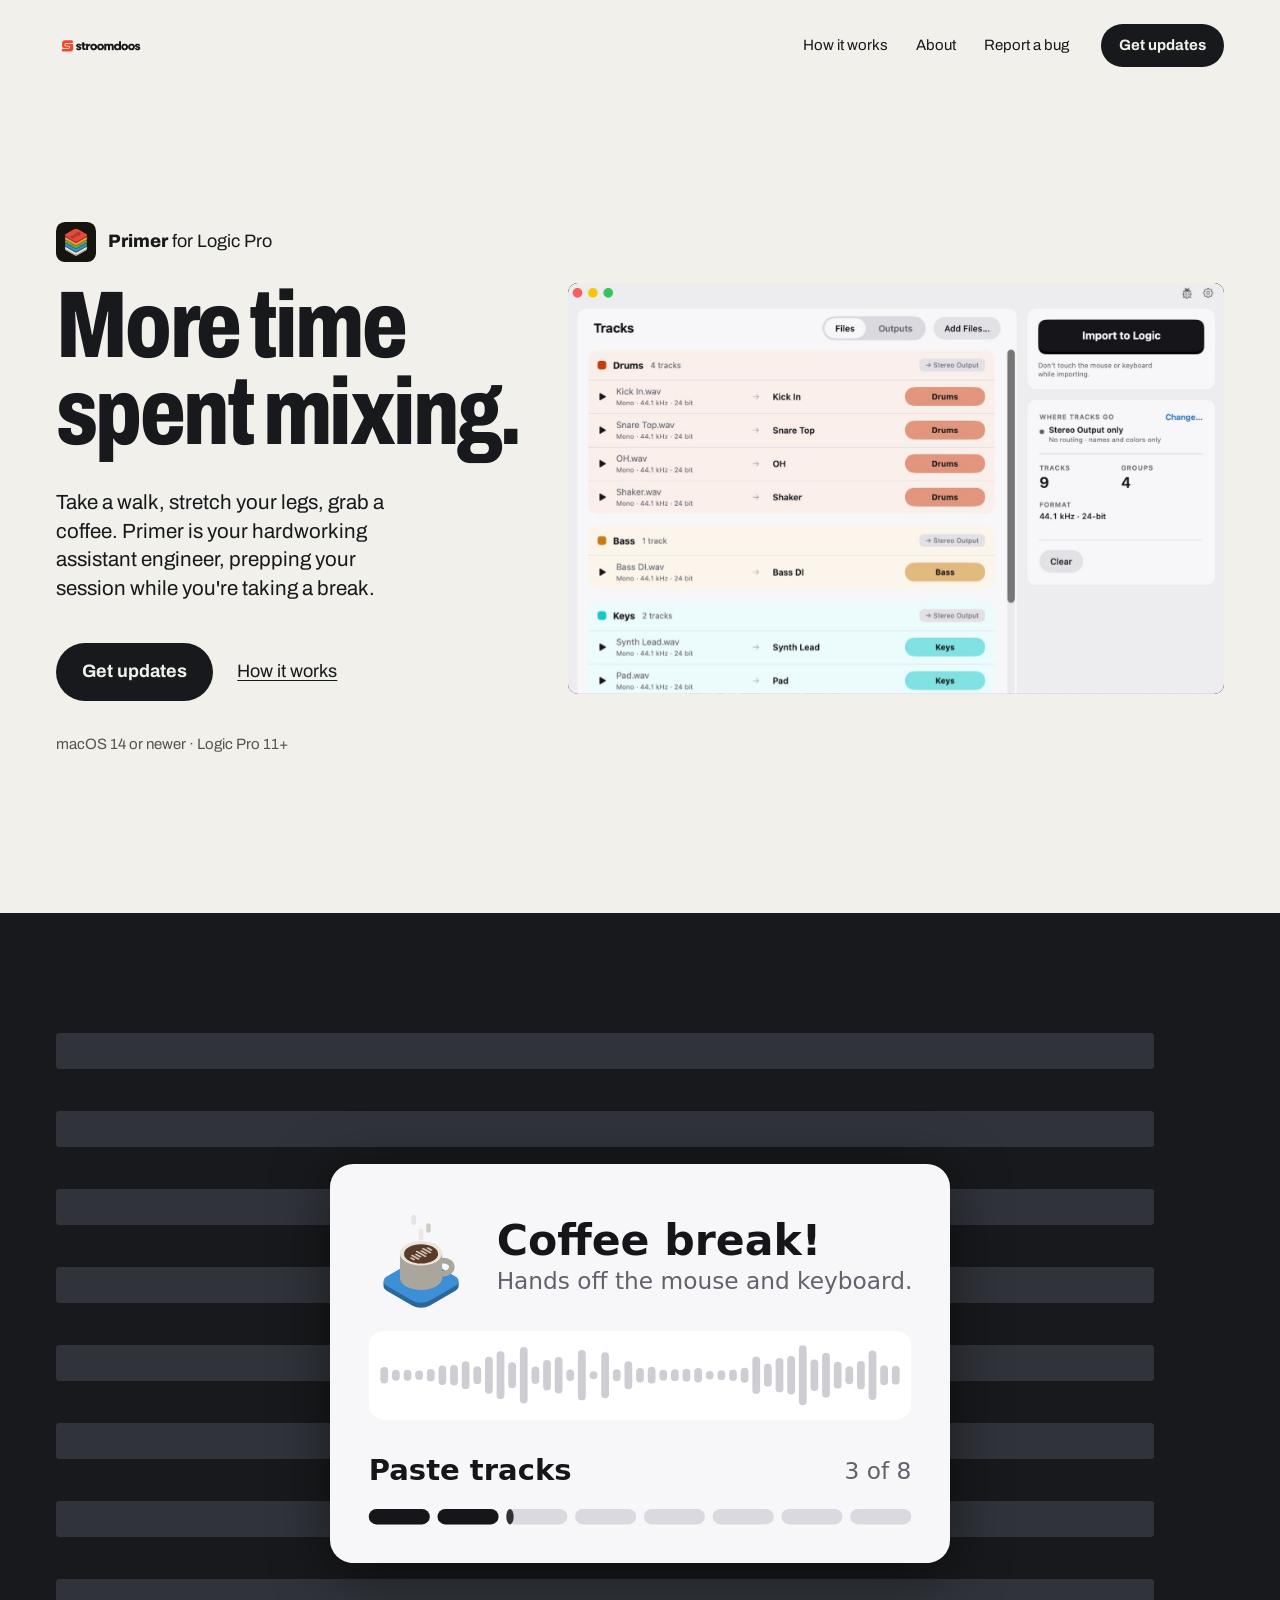
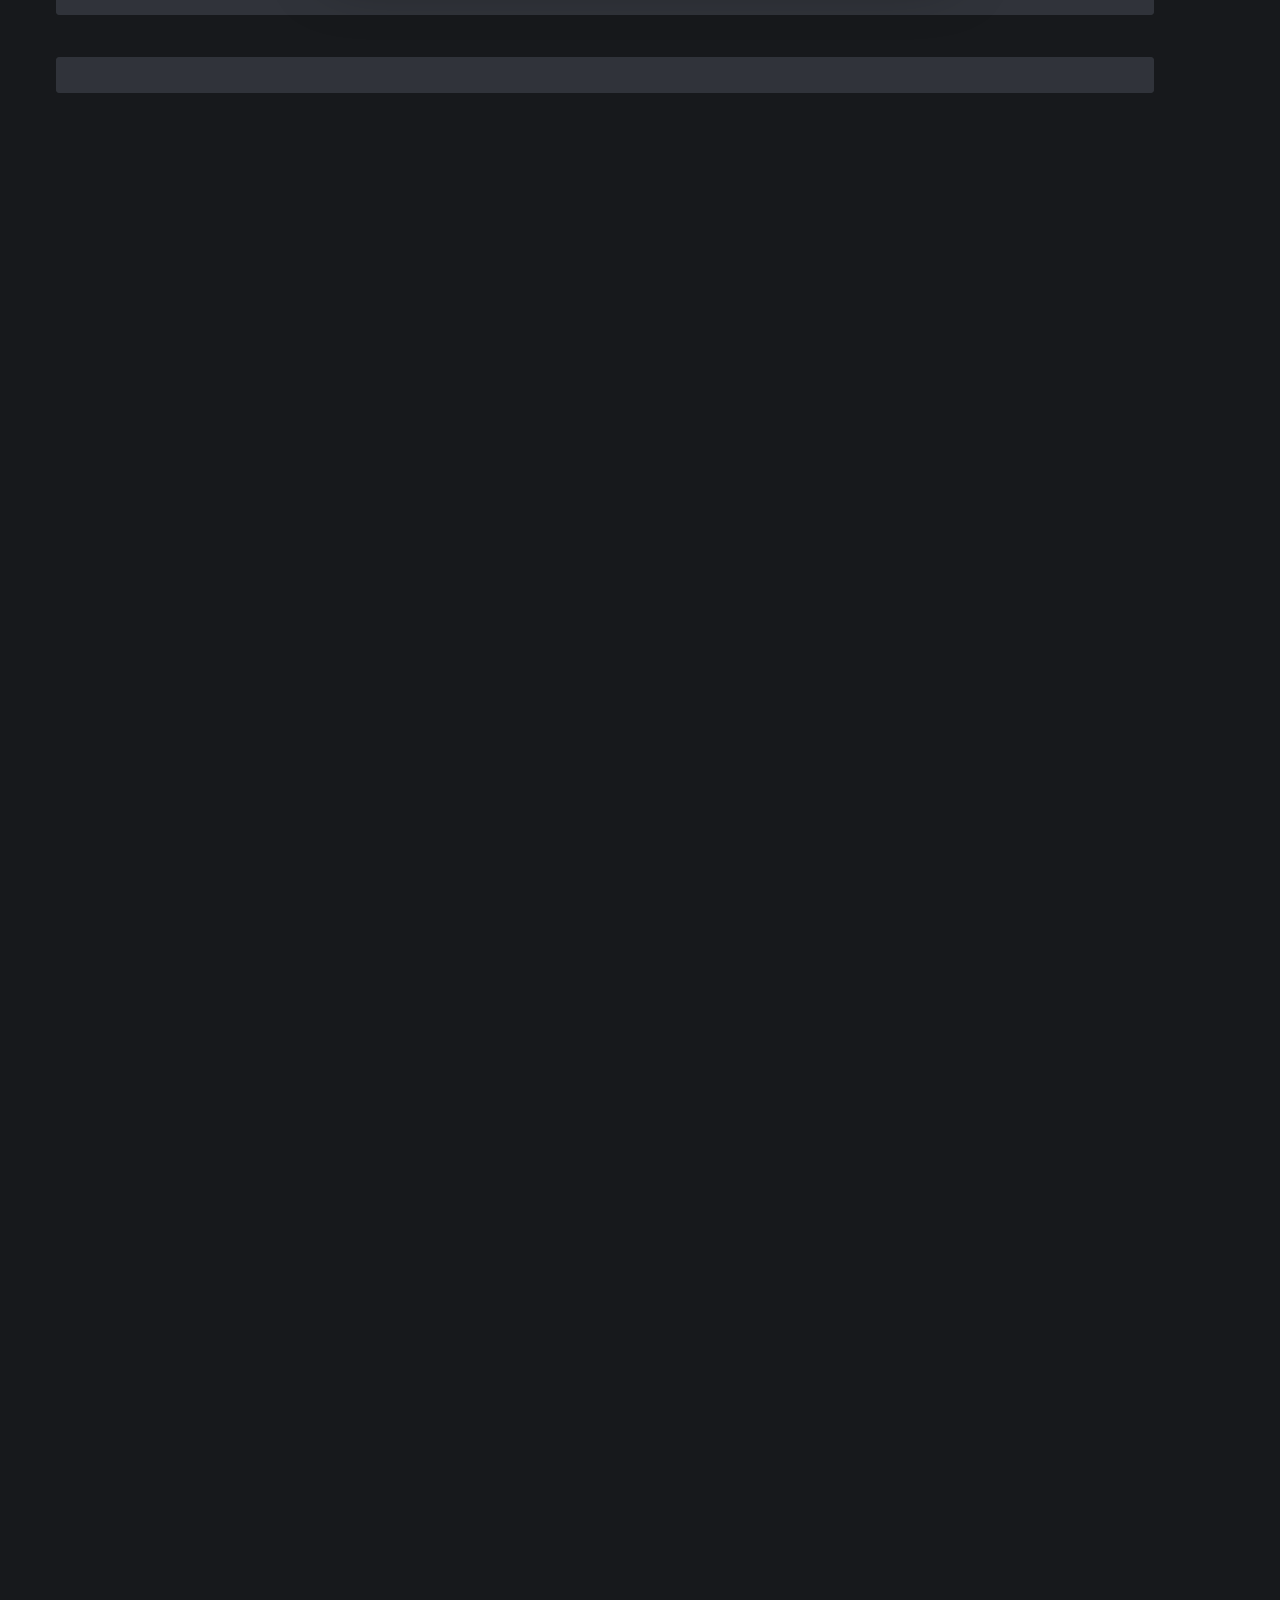
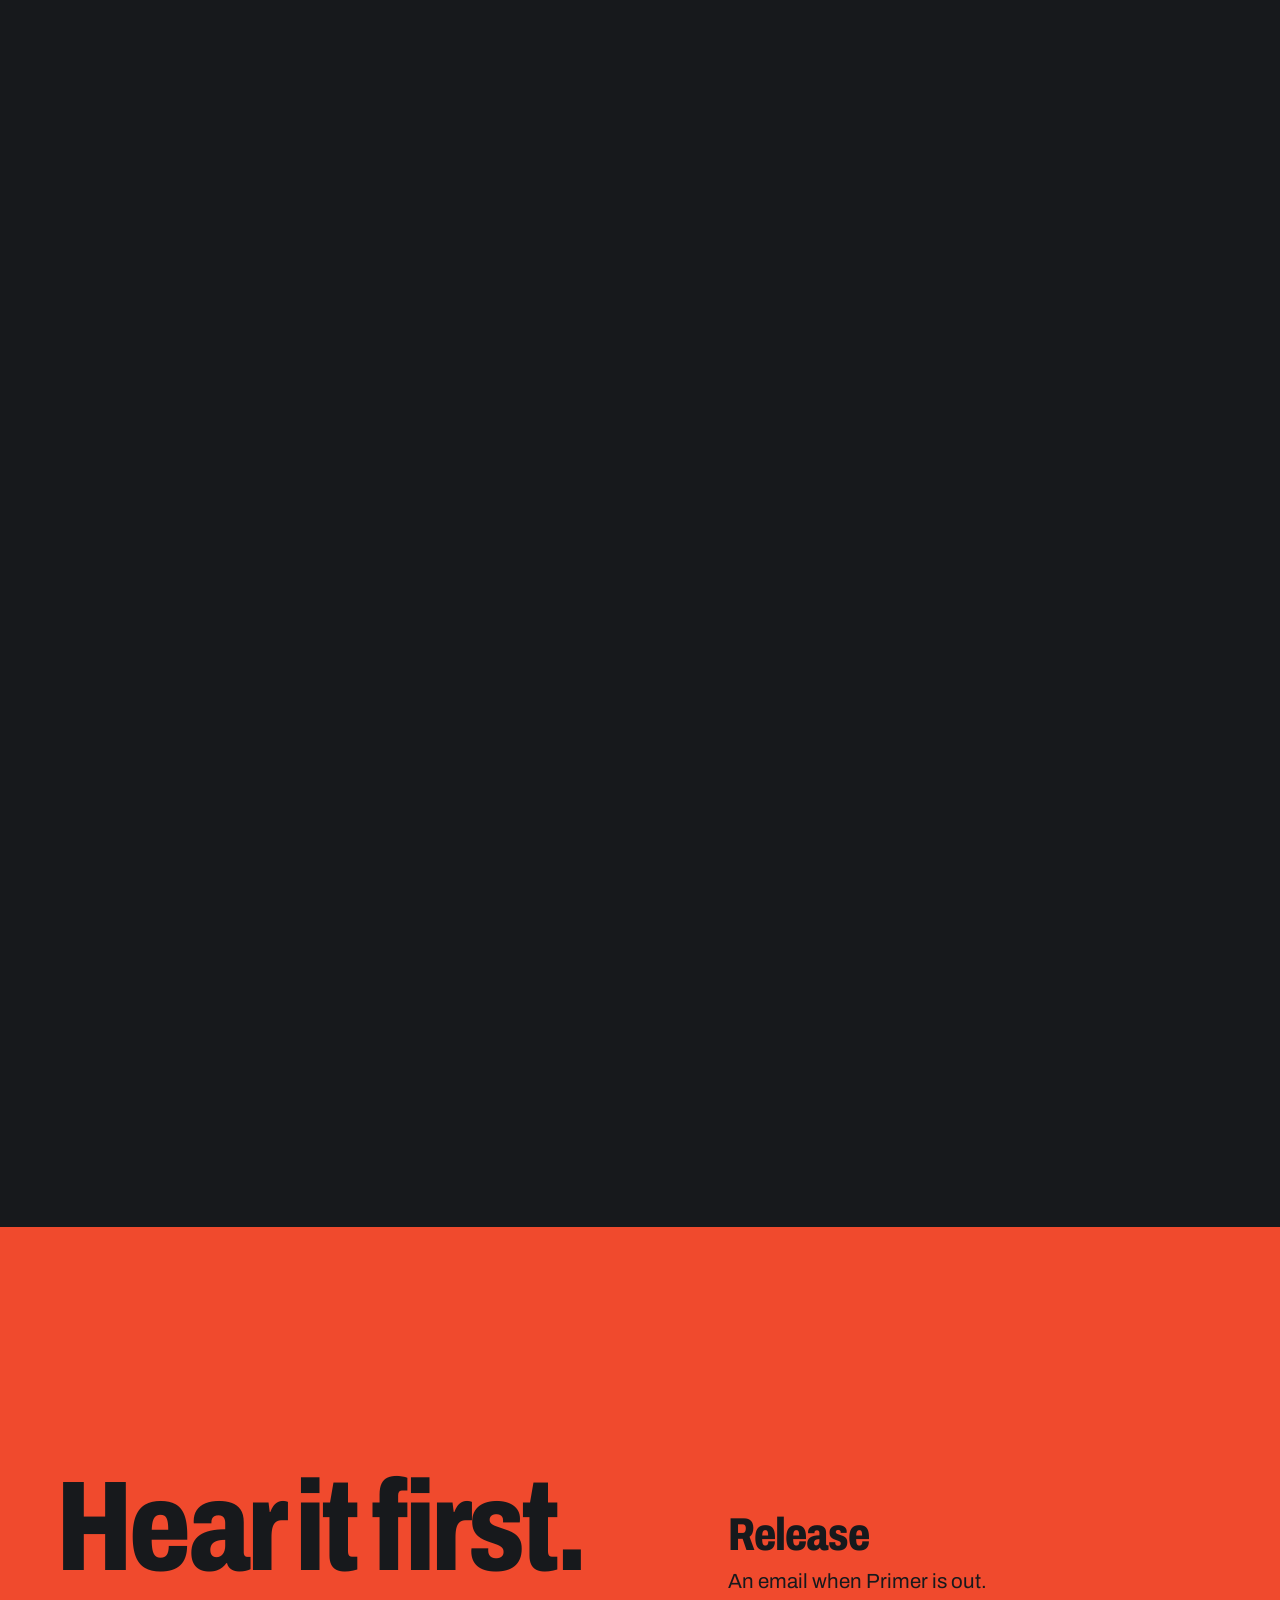
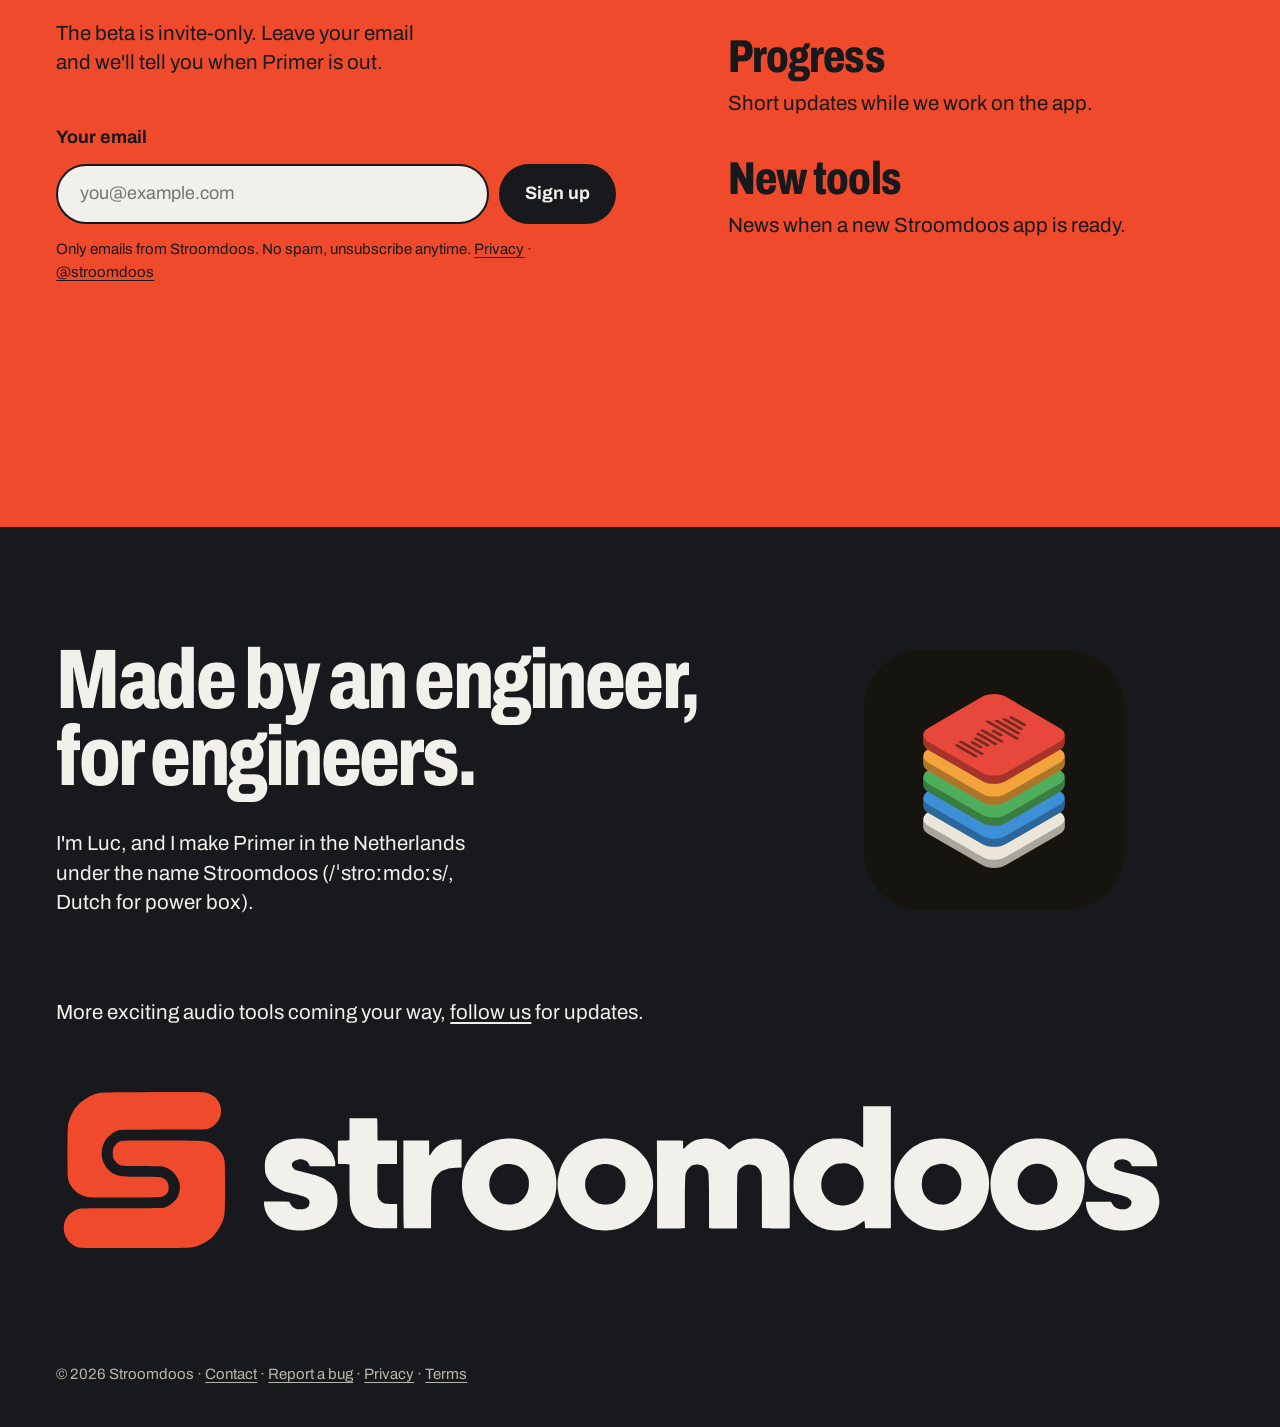
==== index.html @ d2d0e5d8 "Landing page: hero fills the first screen, loop starts in Logic and lands on Primer (19 s), larger o" ====
<!doctype html>
<html lang="en">
<head>
<meta charset="utf-8">
<script>/* Clean address: /page instead of /page.html */if(/\.html$/.test(location.pathname))history.replaceState(null,"",location.pathname.replace(/(index)?\.html$/,"")+location.search+location.hash)</script>
<meta name="viewport" content="width=device-width, initial-scale=1">
<title>Primer by Stroomdoos</title>
<meta name="description" content="Primer puts your multitrack WAV files on their own tracks in Logic Pro in one batch: named, grouped, coloured and routed.">
<meta property="og:title" content="Primer by Stroomdoos">
<meta property="og:url" content="https://www.stroomdoos.com/">
<meta property="og:image" content="https://www.stroomdoos.com/og.jpg">
<meta property="og:image:alt" content="The Primer app icon and main window">
<meta property="og:type" content="website">
<meta property="og:site_name" content="Stroomdoos">
<meta name="twitter:card" content="summary_large_image">
<link rel="canonical" href="https://www.stroomdoos.com/">
<meta property="og:description" content="A Mac app that puts your multitrack WAVs into Logic Pro in one batch.">
<meta name="theme-color" content="#f1f0ea">
<link rel="icon" type="image/svg+xml" href="/favicon.svg">
<link rel="icon" type="image/png" sizes="32x32" href="/favicon-32.png">
<link rel="apple-touch-icon" href="/apple-touch-icon.png">
<link rel="preconnect" href="https://fonts.googleapis.com">
<link rel="preconnect" href="https://fonts.gstatic.com" crossorigin>
<link rel="stylesheet" href="https://fonts.googleapis.com/css2?family=Archivo:wdth,wght@75..100,400..900&display=swap">
<link rel="stylesheet" href="site.css">
<script>document.documentElement.classList.add('js')</script>
<style>
section{padding:clamp(96px,12vw,192px) 0}
/* Each section fills at least one screen, so a jump from the menu lands on a clean section on every device. */
#test,#about{min-height:100vh;min-height:100svh;display:flex;flex-direction:column;justify-content:center}
#test>.wrap,#about>.wrap{width:100%}
/* Snap scroll (Luc 19-11): the page stops on the top, the orange sign-up page and the bottom (About with the footer).
   The Coffee break is taller than a screen, so the scroll runs freely through it and its animation stays as it is. */
html{scroll-snap-type:y mandatory}
body>.wrap:first-child{scroll-snap-align:start}
main>.wrap:first-child{scroll-snap-align:end}
.coffee,#test,#about{scroll-snap-align:start}
.foot{scroll-snap-align:end}
/* About and the footer fill one screen together; --foot-h is the footer's height (set by the script below). */
#about{min-height:calc(100vh - var(--foot-h,200px));min-height:calc(100svh - var(--foot-h,200px))}
.sec-head{font-size:var(--t-display)}

.hero{display:grid;grid-template-columns:minmax(0,5fr) minmax(0,7fr);gap:clamp(32px,3.4vw,56px);align-items:center;padding:clamp(24px,4vh,56px) 0 clamp(48px,7vh,96px)}
/* Landing (19-11): the hero fills the first screen under the header, so the first stop shows nothing of the next section. */
@media (min-width:901px){.hero{min-height:calc(100vh - 78px);min-height:calc(100svh - 78px)}}
.hero h1{font-size:clamp(52px,7.4vw,116px)}
.hero .app{display:flex;align-items:center;gap:12px;margin-bottom:20px;font-size:var(--t-body)}
.hero .app img{width:40px;height:40px}
.hero .app b{font-weight:800}
.hero .lede{margin-top:32px;font-size:var(--t-lead);line-height:1.4;max-width:30ch}
.hero .row{display:flex;align-items:center;gap:24px;margin-top:40px;flex-wrap:wrap}
.hero .meta{text-wrap:balance;margin-top:32px;font-size:var(--t-small);color:var(--soft)}
.hero-shot img,.hero-shot video{width:100%;height:auto;border-radius:var(--radius)}
.hero-shot{position:relative;margin:0;border-radius:var(--radius);overflow:hidden;animation:settle 1.4s var(--ease) both}
.hero-shot img{display:block;aspect-ratio:1280/802;object-fit:cover;object-position:top}
/* The frame has the shape of the Logic clips (1280x802), so Logic fills it from the top (no dark band above it, Luc 18-11);
   the Primer picture loses only an empty strip at the bottom. */
/* Hero loop (Luc 19-11): starts in Logic (Luc's own import, then the cut, screen recordings) with the light Coffee
   break card, and lands on the Primer window at the end. Restarts every 19 s. */
.loop{position:absolute;inset:0;display:none}
.loop.on{display:block}
.loop>*{position:absolute;inset:0;opacity:0;will-change:opacity}
.loop.play>*{animation:19s linear both}
.loop .clip>*{position:absolute;left:0;top:0;width:100%;height:auto;border-radius:0}
.loop .c1,.loop .c2{background:#302f30}
.loop .end{background:url(shot-light.jpg) 0 0/100% auto}
.loop.play .c1{animation-name:l-c1}
.loop.play .c2{animation-name:l-c2}
.loop.play .end{animation-name:l-end}
@keyframes l-c1{0%{opacity:0}3.2%,100%{opacity:1}}
@keyframes l-c2{0%,43.2%{opacity:0}45.8%,100%{opacity:1}}
@keyframes l-end{0%,80.5%{opacity:0}84.2%,100%{opacity:1}}

/* How it works, without words (Luc 18-11): Primer's Coffee break card in its light look floats in the middle, over a
   Logic-like arrange area, and the scroll runs the import step by step (coffee-break.js). */
.coffee{background:var(--ink);padding:0;--per:44svh}
.js .coffee{height:calc(100vh + 6.6 * var(--per));height:calc(100svh + 6.6 * var(--per))}
.coffee-stage{position:sticky;top:0;height:100vh;height:100svh;display:grid;place-items:center;overflow:hidden}
.lanes{position:absolute;inset:11% var(--pad);display:grid;grid-template-rows:repeat(9,1fr);align-items:center}
.lane{position:relative;height:46%}
.lane::before,.lane::after{content:"";position:absolute;left:0;top:0;bottom:0;width:94%;border-radius:4px;transition:opacity .45s var(--ease)}
.lane::before{background:#30333a}
.lane::after{background:var(--c);opacity:0}
.lane.col::after{opacity:1}
.lane.cut::before,.lane.cut::after{opacity:0}
.lane i{position:absolute;top:0;bottom:0;background:#30333a}
.lane i::after{content:"";position:absolute;inset:0;border-radius:inherit;background:var(--c);opacity:0;transition:opacity .5s var(--ease)}
.lane i:first-child{border-radius:4px 0 0 4px}
.lane i:last-child{border-radius:0 4px 4px 0}
.lane.col i::after{opacity:1}
.lane i.quiet{transition:transform .45s var(--ease),opacity .45s var(--ease)}
.lane.cut i.quiet{transform:scaleX(0);opacity:0}
.lane.cut i.sound{border-radius:4px}
.js .lane{opacity:0;transform:translateX(-40px);transition:opacity .5s var(--ease),transform .6s var(--ease)}
.js .lane.in{opacity:1;transform:none}
#coffee-card{position:relative;display:block;width:min(620px,100% - 2 * var(--pad),(100svh - 120px) * 1.55);height:auto;filter:drop-shadow(0 10px 28px rgba(0,0,0,.5))} /* taste-skill-ignore: the card floats over Logic, with the shadow it has in Primer (CoffeeBreak.swift) */
.sr-only{position:absolute;width:1px;height:1px;overflow:hidden;clip-path:inset(50%);white-space:nowrap}

.test{background:var(--motif)}
.test :focus-visible{outline-color:var(--ink)}
.test-grid{display:grid;grid-template-columns:minmax(0,6fr) minmax(0,5fr);gap:clamp(48px,6vw,112px);align-items:start}
.test .intro{margin-top:32px;font-size:var(--t-lead);line-height:1.4;max-width:32ch}
.test .sec-head{font-size:clamp(64px,10vw,164px)}
.test-grid{align-items:center}
.test ol{list-style:none;margin:0;padding:0;display:grid;gap:clamp(28px,4vh,48px)}
.test ol h3{font-size:clamp(34px,3.6vw,56px)}
.test ol p{margin-top:8px;font-size:var(--t-lead)}
.signup{margin-top:48px;max-width:560px}
.signup label{display:block;font-weight:700;margin-bottom:12px}
.signup-row{display:flex;gap:10px;flex-wrap:wrap}
.signup input[type=email]{flex:1 1 240px;min-width:0;padding:14px 22px;border:2px solid var(--ink);border-radius:999px;background:var(--ground);color:var(--ink);font:inherit}
.signup input[type=email]:focus{outline:3px solid var(--ink);outline-offset:2px}
.signup .hp{position:absolute;left:-9999px;opacity:0}
.signup-note{margin-top:14px;font-size:var(--t-small)}
.signup-msg{margin-top:16px;font-weight:700}
.signup-msg:empty{display:none}
.signup-msg.err{text-decoration:underline}

.about-grid{display:grid;grid-template-columns:minmax(0,7fr) minmax(0,5fr);gap:clamp(32px,5vw,96px);align-items:center}
.about p{margin-top:20px;font-size:var(--t-lead);line-height:1.45;max-width:38ch}
.about .sec-head+p{margin-top:32px}
.about-icon{width:100%;max-width:260px;justify-self:center}
.js .about-icon.in{transition:transform .35s cubic-bezier(.3,1.6,.5,1),opacity .7s var(--ease);transition-delay:0s}
.js .about-icon.in:hover{transform:translateY(-3px) rotate(-6deg) scale(1.06)}
.about{padding:clamp(56px,10vh,120px) 0 clamp(40px,6vh,72px)}
/* The bottom screen is dark, so the page closes on the Stroomdoos name in its own colours (19-11). */
.about,.foot{background:var(--ink);color:var(--ground)}
.foot .foot-meta{color:#b9b6ac}
.about :focus-visible,.foot :focus-visible{outline-color:var(--motif)}
.foot{padding-top:0}
.foot-word{display:block;width:min(100%,30vh * 4.11);width:min(100%,30svh * 4.11);height:auto;margin-top:clamp(32px,5vh,56px)}
.foot .foot-meta{margin-top:20px}
.foot .more{margin-bottom:40px;font-size:var(--t-lead)}

/* Entrances: content stays visible without script. */
.js [data-in]{opacity:0;transform:translateY(24px);transition:opacity .7s var(--ease),transform .7s var(--ease);transition-delay:calc(var(--i,0) * 80ms)}
.js [data-in].in{opacity:1;transform:none}
@keyframes settle{from{transform:scale(1.04)}to{transform:none}}

@media (max-width:900px){
  .hero,.test-grid{grid-template-columns:1fr}
  .hero{padding-top:24px}
    }
@media (max-width:620px){
  .about-grid{grid-template-columns:1fr}
  .about-icon{max-width:160px;justify-self:start}
  }
@media (prefers-reduced-motion:reduce){
  .js [data-in]{transform:none}
  .loop,.loop.on{display:none}
  .js .coffee{height:auto}
  .coffee-stage{position:relative}
  .js .lane,.lane i,.lane i::after{transition:none}
}
</style>
</head>
<body>
<div class="wrap">
  <header class="bar">
    <a class="word" href="/" aria-label="Stroomdoos home"><img src="stroomdoos-woordmerk-kop.svg" width="2172" height="724" alt="Stroomdoos"></a>
    <nav class="links" aria-label="Main">
      <a href="#how">How it works</a><a href="#about">About</a><a href="/bugreport" target="_blank" rel="noopener">Report a bug</a>
    </nav>
    <a class="btn btn-small" href="#test">Get updates</a>
  </header>
</div>

<main>
<div class="wrap">
  <div class="hero">
    <div>
      <p class="app" data-in><img data-icon src="primer-icon.svg" width="40" height="40" alt=""><span><b>Primer</b> for Logic Pro</span></p>
      <h1 id="top" data-in style="--i:1">More time<br>spent mixing.</h1>
      <p class="lede" data-in style="--i:2">Take a walk, stretch your legs, grab a coffee. Primer is your hardworking assistant engineer, prepping your session while you're taking a break.</p>
      <div class="row" data-in style="--i:3">
        <a class="btn" href="#test">Get updates</a>
        <a href="#how">How it works</a>
      </div>
      <p class="meta" data-in style="--i:4">macOS 14 or newer&nbsp;· Logic Pro 11+</p>
    </div>
    <figure class="hero-shot"><img src="shot-light.jpg" width="1600" height="1003" alt="Primer main window in light mode: nine tracks in four groups, each with its name in Logic. On the right: Import to Logic and where the tracks go.">
      <div class="loop" id="hero-loop" aria-hidden="true"><div class="clip c1"><video muted playsinline preload="none" poster="hero-import.jpg" data-src="hero-import.mp4"></video></div><div class="clip c2"><video muted playsinline preload="none" poster="hero-cut.jpg" data-src="hero-cut.mp4"></video></div><i class="end"></i></div></figure>
  </div>
</div>

<section id="how" class="coffee" aria-labelledby="how-h">
  <h2 id="how-h" class="sr-only">How it works</h2>
  <div class="coffee-stage">
    <div class="lanes" aria-hidden="true"></div>
    <svg id="coffee-card" viewBox="0 0 320 206" role="img" aria-label="Primer's Coffee break card during an import: it pastes the tracks, routes the outputs, sets No Input, sends the colours, cleans the names and, if you choose, strips the silence."></svg>
  </div>
</section>

<section id="test" class="test" aria-labelledby="test-h">
  <div class="wrap test-grid">
    <div>
      <h2 id="test-h" class="sec-head" data-in>Hear it first.</h2>
      <p class="intro" data-in style="--i:1">The beta is invite-only. Leave your email and we'll tell you when Primer is out.</p>
    <!-- Mailing list (closed beta, Luc 11-11). Form: Brevo "Website mailinglist", list #6 "Primer mailinglist". -->
    <form class="signup" data-in style="--i:2" id="signup" method="POST" action="https://7b8107a8.sibforms.com/serve/[base64]">
      <label for="signup-email">Your email</label>
      <div class="signup-row">
        <input type="email" id="signup-email" name="EMAIL" placeholder="you@example.com" autocomplete="email" required>
        <button class="btn" type="submit">Sign up</button>
      </div>
      <input class="hp" type="text" name="email_address_check" value="" tabindex="-1" autocomplete="off" aria-hidden="true">
      <input type="hidden" name="locale" value="en">
      <input type="hidden" name="html_type" value="simple">
      <p class="signup-note">Only emails from Stroomdoos. No spam, unsubscribe anytime. <a href="/privacy">Privacy</a> · <a href="https://www.instagram.com/stroomdoos/" rel="me">@stroomdoos</a></p>
      <p class="signup-msg" id="signup-msg" role="status" aria-live="polite"></p>
    </form>
    </div>
    <ol data-in style="--i:2">
      <li><h3>Release</h3><p>An email when Primer is out.</p></li>
      <li><h3>Progress</h3><p>Short updates while we work on the app.</p></li>
      <li><h3>New tools</h3><p>News when a new Stroomdoos app is ready.</p></li>
    </ol>
  </div>
</section>

<section id="about" class="about" aria-labelledby="about-h">
  <div class="wrap about-grid">
    <div>
      <h2 id="about-h" class="sec-head" data-in>Made by an engineer, for engineers.</h2>
      <p data-in style="--i:1">I'm Luc, and I make Primer in the Netherlands under the name Stroomdoos (/ˈstroːmdoːs/, Dutch for power box).</p>
    </div>
    <img class="about-icon" data-icon src="primer-icon.svg" width="512" height="512" alt="" data-in style="--i:2">
  </div>
</section>
</main>

<footer class="foot">
  <div class="wrap">
    <p class="more">More exciting audio tools coming your way, <a href="https://www.instagram.com/stroomdoos/" rel="me">follow us</a> for updates.</p>
    <img class="foot-word" src="stroomdoos-woordmerk-licht.svg" width="1916" height="466" alt="Stroomdoos">
    <div class="foot-meta">
      <span>© 2026 Stroomdoos · <a href="/contact">Contact</a> · <a href="/bugreport" target="_blank" rel="noopener">Report a bug</a> · <a href="/privacy">Privacy</a> · <a href="/terms">Terms</a></span>
    </div>
  </div>
</footer>
<script>
(function(){
  var els=document.querySelectorAll('[data-in]');
  if(!('IntersectionObserver' in window)){els.forEach(function(e){e.classList.add('in')});return}
  var io=new IntersectionObserver(function(es){es.forEach(function(e){if(e.isIntersecting){e.target.classList.add('in');io.unobserve(e.target)}})},{rootMargin:'0px 0px -8% 0px'});
  els.forEach(function(e){io.observe(e)});
})();
</script>
<script>
(function(){
  var f=document.getElementById('signup'),msg=document.getElementById('signup-msg');
  if(!f||!window.fetch)return;
  f.addEventListener('submit',function(e){
    e.preventDefault();
    // A browser can fill the hidden field by itself (its name has "email" in it); that visitor was told "on the list" and was not added.
    f.elements.email_address_check.value='';
    var b=f.querySelector('button');
    b.disabled=true;msg.className='signup-msg';msg.textContent='Sending…';
    var mail='<a href="mailto:info@stroomdoos.com?subject=Mailing%20list&body=Please%20add%20me%20to%20the%20Stroomdoos%20mailing%20list.">info@stroomdoos.com</a>';
    function done(text){f.querySelector('.signup-row').remove();msg.className='signup-msg';msg.innerHTML=text}
    function fail(){b.disabled=false;msg.className='signup-msg err';msg.innerHTML='Hmm, that didn\'t work. Try again, or just email '+mail+'.'}
    // Blocked or odd response (content blocker, flaky network, bot check): post the form in a hidden frame so the visitor stays here.
    function plainPost(){
      var fr=document.createElement('iframe');fr.name='signup-frame';fr.hidden=true;document.body.appendChild(fr);
      fr.onload=function(){try{if(fr.contentWindow.location.href==='about:blank')return}catch(x){}done('Thanks, you\'re on the list. Something wrong? Email '+mail+' and I\'ll add you.')};
      f.target='signup-frame';HTMLFormElement.prototype.submit.call(f);
    }
    fetch('https://stroomdoos-signup.empty-voice-4b54.workers.dev/updates',{method:'POST',body:new FormData(f)})
      .then(function(r){return r.json()})
      .then(function(d){
        // The service could not confirm it: the browser posts it itself, which Brevo accepts.
        if(!d.success)return plainPost();
        done('Nice, you\'re on the list.');
      },plainPost);
  });
})();
</script>
<script>
// Hero loop: Logic first, Primer last (19 s); starts once the picture is loaded, the two clips play at their moment, pauses while off screen.
(function(){var l=document.getElementById('hero-loop');if(!l||(window.matchMedia&&matchMedia('(prefers-reduced-motion:reduce)').matches))return;
var v=l.querySelectorAll('video'),pic=l.parentNode.querySelector('img'),T=[],ready=false,seen=true;
function at(s,f){T.push(setTimeout(f,s*1000))}
function clip(x){x.currentTime=0;x.playbackRate=1.1;var p=x.play();if(p&&p.catch)p.catch(function(){})}
function stop(){T.forEach(clearTimeout);T=[];l.classList.remove('play');[].forEach.call(v,function(x){x.pause()})}
function run(){stop();if(!ready||!seen||document.hidden)return;void l.offsetWidth;l.classList.add('on','play');
clip(v[0]);at(8.2,function(){clip(v[1])});at(19,run)}
function start(){ready=true;[].forEach.call(v,function(x){x.preload='auto';x.src=x.getAttribute('data-src')});run()}
if(pic.complete)start();else pic.addEventListener('load',start);
// The figure, not the loop: the loop has no box until it starts.
if('IntersectionObserver' in window)new IntersectionObserver(function(es){seen=es[0].isIntersecting;run()}).observe(l.parentNode);
document.addEventListener('visibilitychange',run)})();
</script>
<script>
// Snap scroll: About is one screen minus the footer, so the bottom stop shows both in full.
(function(){var f=document.querySelector('.foot');if(!f)return;
function set(){document.documentElement.style.setProperty('--foot-h',f.offsetHeight+'px')}
set();if('ResizeObserver' in window)new ResizeObserver(set).observe(f);else addEventListener('resize',set)})();
</script>
<script src="coffee-break.js" defer></script>
</body>
</html>
---- site.css ----
/* Shared by every page: tokens, header, buttons, footer, text pages. */
:root{
  --ground:#f1f0ea;--surface:#fbfaf6;--ink:#17191c;--soft:#57544c;--motif:#f04a2d;
  --pad:clamp(20px,4.4vw,64px);--radius:10px;
  --t-display:clamp(44px,6.6vw,104px);--t-head:clamp(26px,2.5vw,36px);--t-lead:clamp(20px,1.6vw,23px);--t-body:18px;--t-small:15px;
  --ease:cubic-bezier(.2,.7,.2,1)
}
*{box-sizing:border-box}
html{scroll-behavior:smooth}
body{margin:0;background:var(--ground);color:var(--ink);font:400 var(--t-body)/1.55 Archivo,system-ui,sans-serif;-webkit-font-smoothing:antialiased;overflow-x:hidden}
h1,h2,h3,p,figure,dl,dd{margin:0}
a{color:inherit;text-underline-offset:3px}
img{display:block;max-width:100%;height:auto}
:focus-visible{outline:3px solid var(--motif);outline-offset:3px}
::selection{background:var(--motif);color:var(--ink)}
.wrap{padding:0 var(--pad);max-width:1440px;margin:0 auto}

.display,h1,h2{font-weight:800;font-stretch:75%;letter-spacing:-.03em;line-height:.92;text-wrap:balance}
h3{font-size:var(--t-head);font-weight:800;font-stretch:75%;letter-spacing:-.02em;line-height:1}

.bar{display:flex;align-items:center;gap:32px;padding:24px 0}
.word{margin-right:auto}
.word img{height:30px;width:auto}
.links{display:flex;gap:28px;font-size:var(--t-small)}
.links a{text-decoration:none;transition:opacity .2s}
.links a:hover{text-decoration:underline}

.btn{display:inline-flex;align-items:center;justify-content:center;padding:15px 26px;border:0;border-radius:999px;background:var(--ink);color:var(--ground);font:inherit;font-weight:700;text-decoration:none;cursor:pointer;transition:transform .2s var(--ease),background-color .2s}
.btn:hover{background:#000;transform:translateY(-2px)}
.btn:active{transform:translateY(0) scale(.98)}
.btn[disabled]{opacity:.5;cursor:default;transform:none}
.btn-small{padding:10px 18px;font-size:var(--t-small)}

.foot{padding:clamp(56px,8vw,112px) 0 40px}
.foot-meta{display:flex;justify-content:space-between;flex-wrap:wrap;gap:12px 32px;margin-top:32px;font-size:var(--t-small);color:var(--soft)}
.foot-meta a{color:inherit;white-space:nowrap}

/* Text pages: title on the left, the text on the right, both on the header's edge. */
.doc{display:grid;grid-template-columns:minmax(0,5fr) minmax(0,7fr);gap:clamp(32px,6vw,112px);padding:clamp(48px,9vh,112px) 0 0;align-items:start}
.doc .app-icon{display:block;width:48px;height:48px;margin-bottom:20px}
.doc h1{font-size:clamp(44px,5.4vw,80px)}
.doc h1 em{font-style:normal;color:var(--motif)}
.doc .lead{margin-top:24px;font-size:var(--t-lead);line-height:1.4;max-width:30ch}
.doc-body{max-width:64ch}
.doc-body h2{margin:56px 0 0;font-size:var(--t-head);font-stretch:75%;letter-spacing:-.02em;line-height:1}
.doc-body h2:first-child{margin-top:0}
.doc-body p{margin-top:16px}
.doc-body ol,.doc-body ul{margin:16px 0 0;padding-left:1.3em}
.doc-body li{margin-top:8px;padding-left:4px}
.doc-body .note{font-size:var(--t-small);color:var(--soft)}
.doc-body .btn{margin-top:40px}

@media (max-width:900px){
  .links{display:none}
  .doc{grid-template-columns:1fr}
  .doc-body{max-width:none}
}
@media (prefers-reduced-motion:reduce){
  html{scroll-behavior:auto}
  *,*::before,*::after{transition-duration:.01ms!important;animation-duration:.01ms!important}
}

/* Primer icon: a small hop and tilt on hover. */
[data-icon]{transition:transform .35s cubic-bezier(.3,1.6,.5,1)}
[data-icon]:hover{transform:translateY(-3px) rotate(-6deg) scale(1.06)}
@media (prefers-reduced-motion:reduce){[data-icon]{transition:none}}

/* Phones: every link and button is at least 44 px to tap. */
@media (max-width:900px){
  .word{display:inline-flex;align-items:center;min-height:44px}
  .btn-small{min-height:44px}
  .hero .row a:not(.btn){display:inline-flex;align-items:center;min-height:44px}
  .foot-meta a,.foot .more a{display:inline-block;padding:14px 6px;margin:-14px -6px}
  .foot-meta span{line-height:1.2}
}
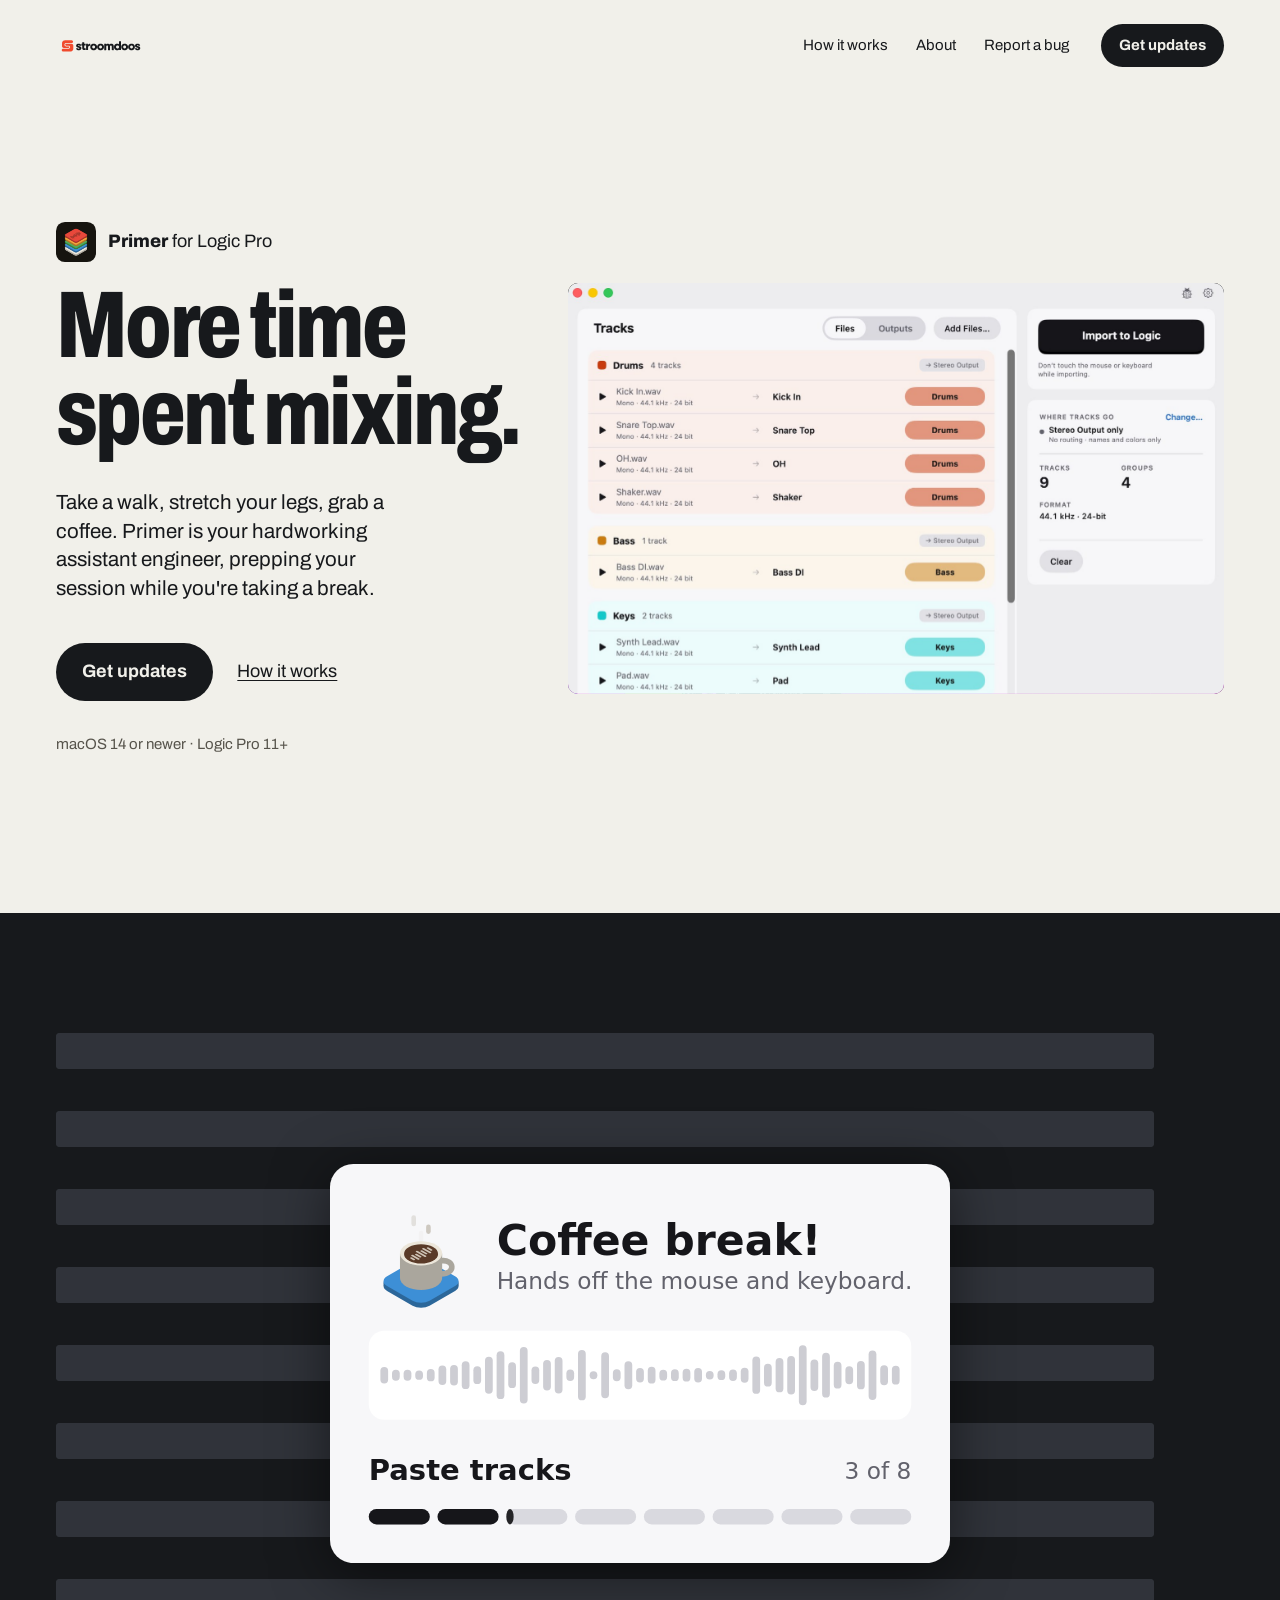
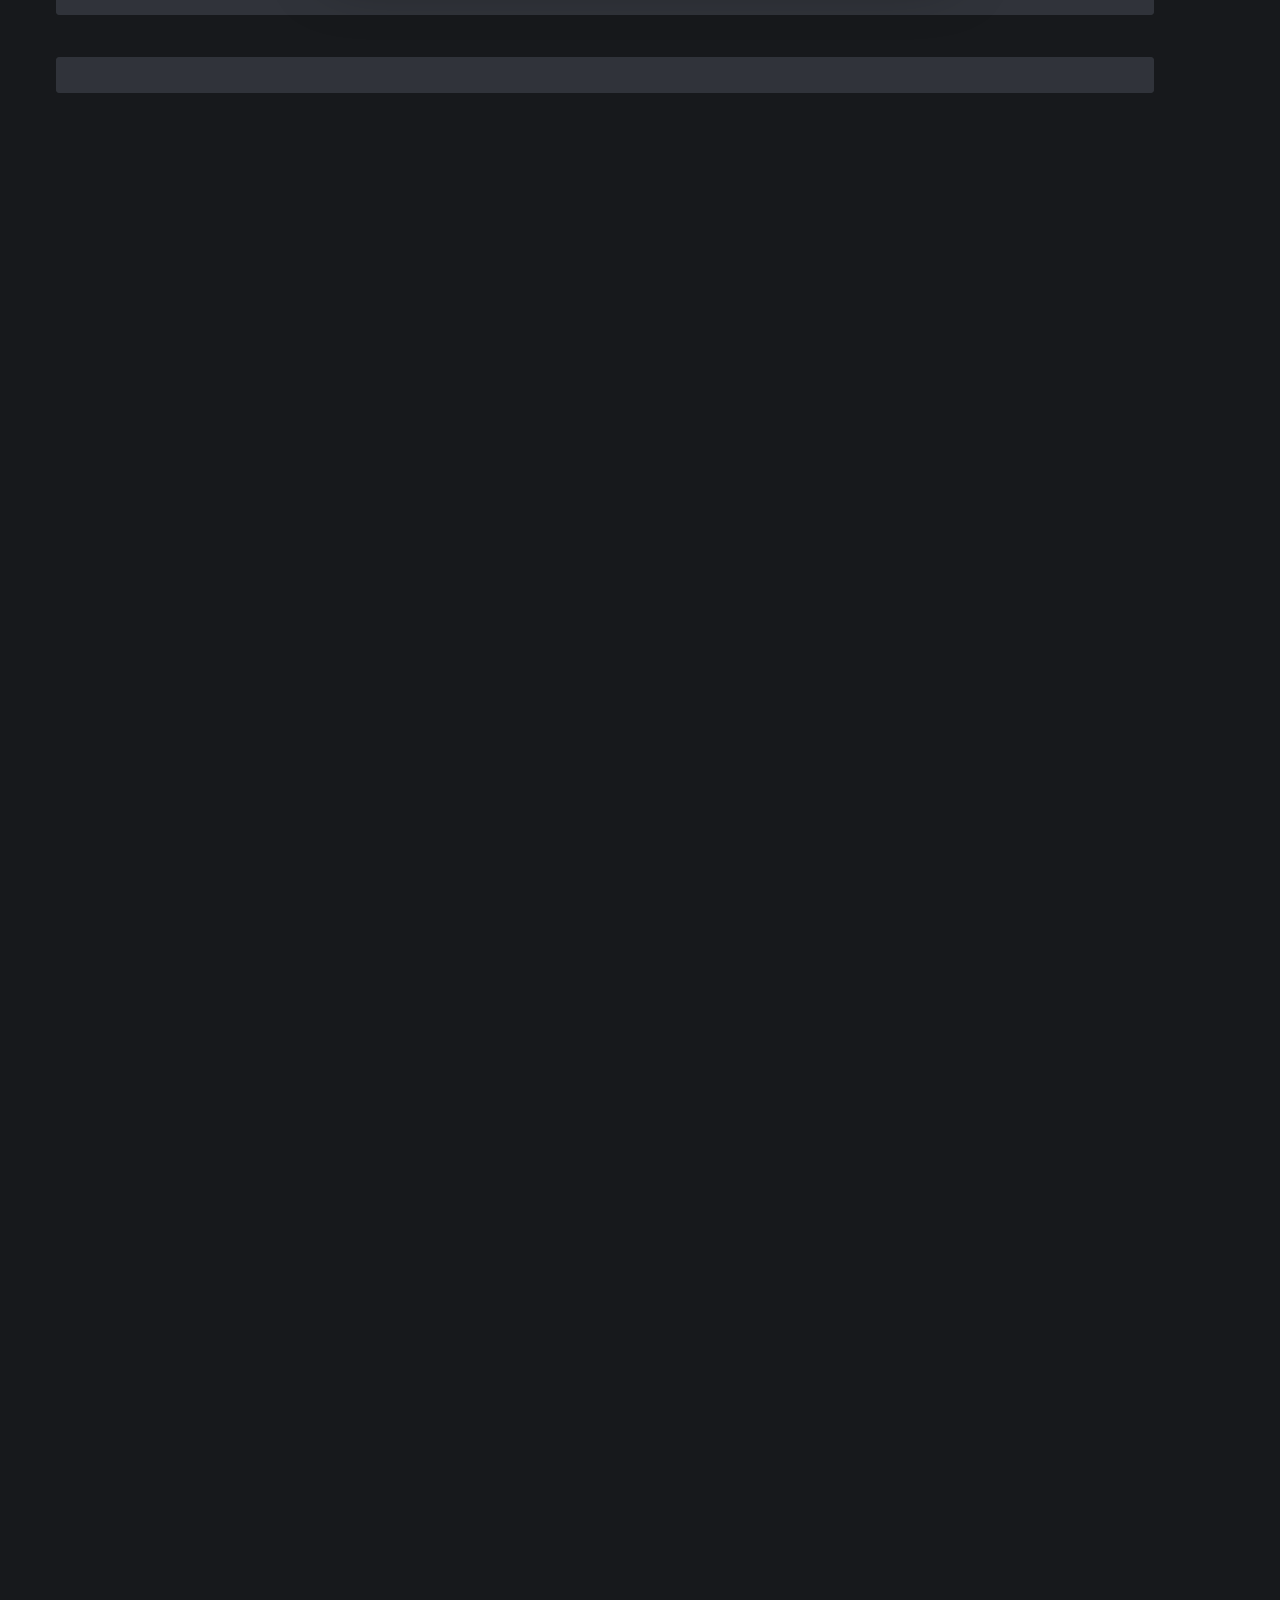
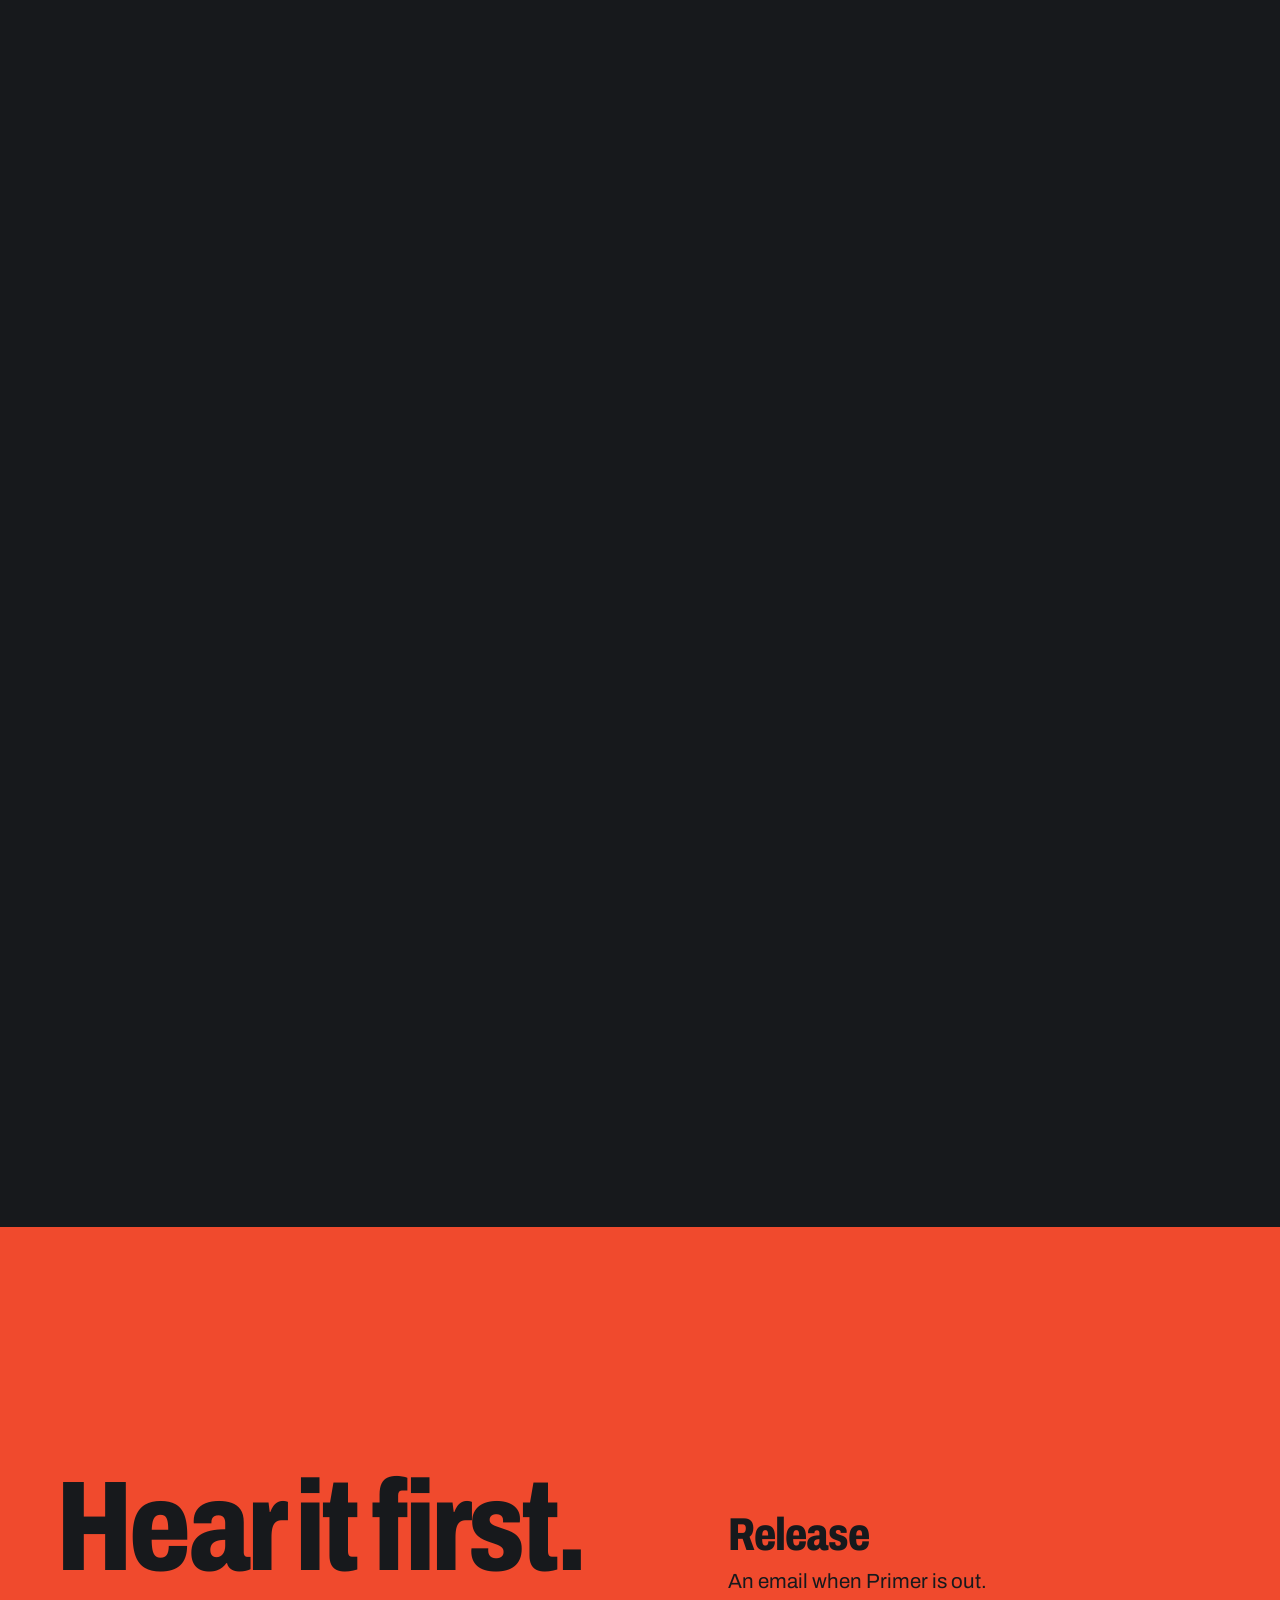
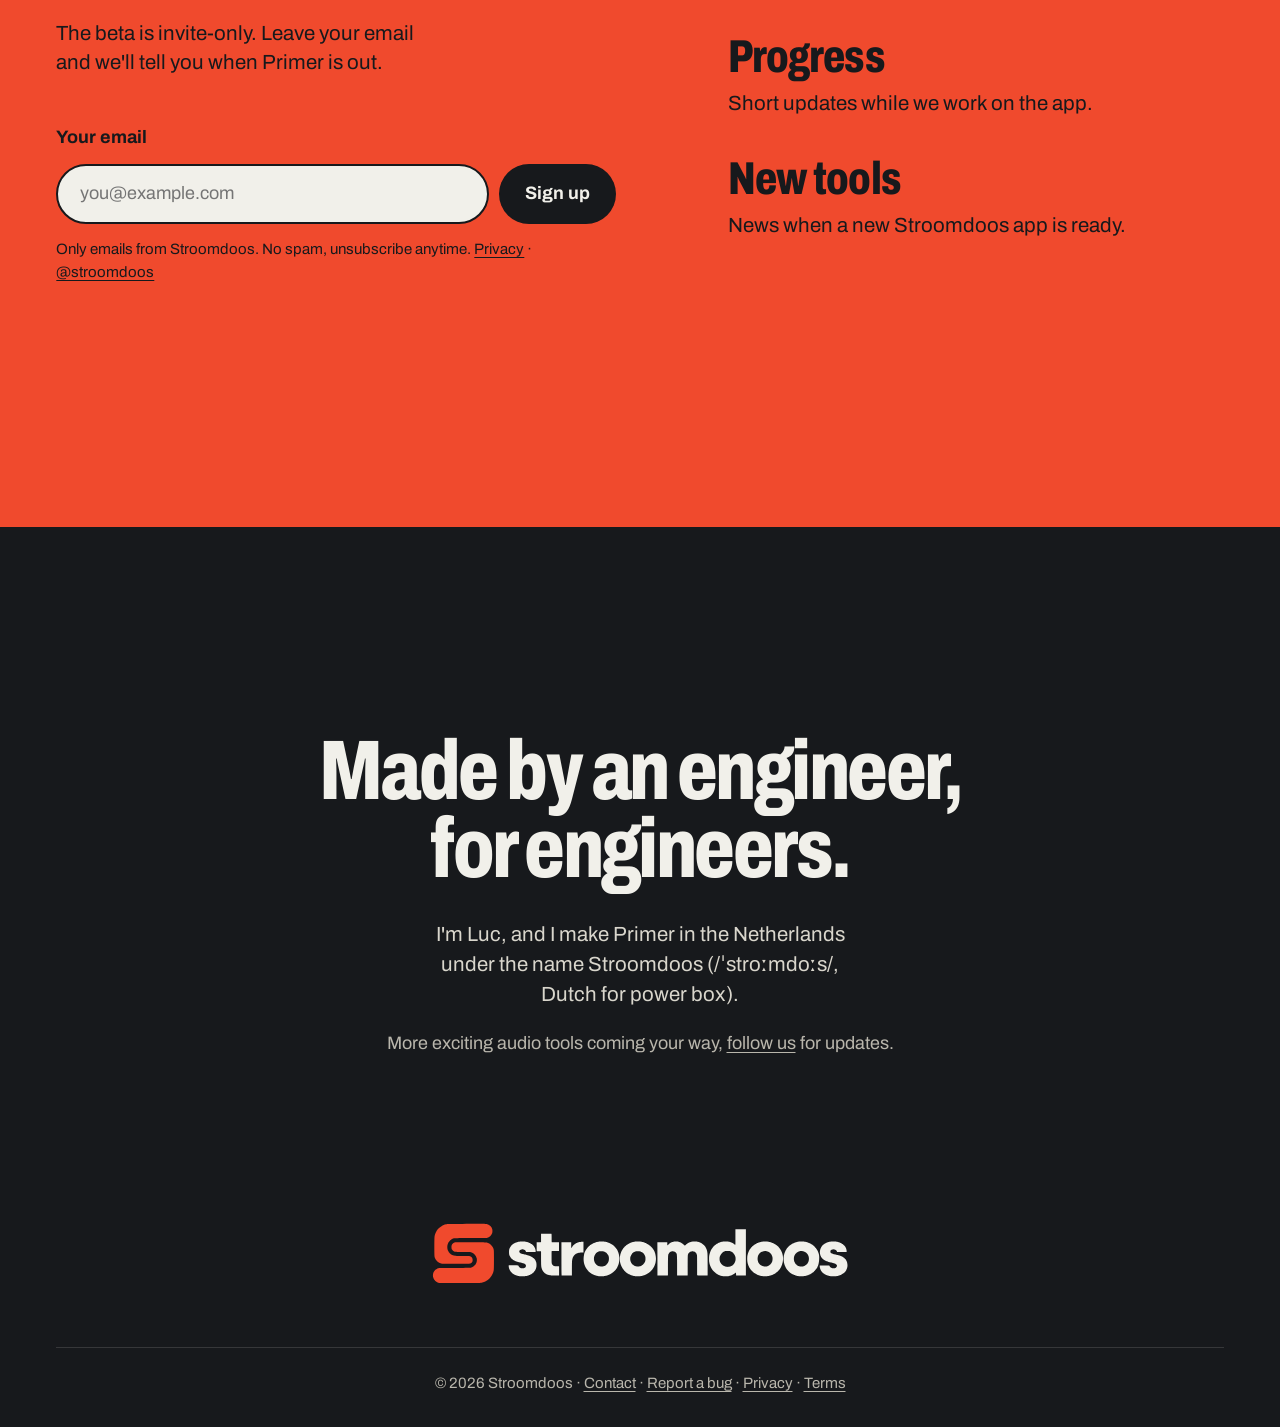
==== commit f8b8fd70: "Home bottom: one centred column (heading, Luc's line, follow line, Stroomdoos name, footer links); P" ====
--- a/index.html
+++ b/index.html
@@ -27,14 +27,14 @@
 <style>
 section{padding:clamp(96px,12vw,192px) 0}
 /* Each section fills at least one screen, so a jump from the menu lands on a clean section on every device. */
-#test,#about{min-height:100vh;min-height:100svh;display:flex;flex-direction:column;justify-content:center}
-#test>.wrap,#about>.wrap{width:100%}
+#updates,#about{min-height:100vh;min-height:100svh;display:flex;flex-direction:column;justify-content:center}
+#updates>.wrap,#about>.wrap{width:100%}
 /* Snap scroll (Luc 19-11): the page stops on the top, the orange sign-up page and the bottom (About with the footer).
    The Coffee break is taller than a screen, so the scroll runs freely through it and its animation stays as it is. */
 html{scroll-snap-type:y mandatory}
 body>.wrap:first-child{scroll-snap-align:start}
 main>.wrap:first-child{scroll-snap-align:end}
-.coffee,#test,#about{scroll-snap-align:start}
+.coffee,#updates,#about{scroll-snap-align:start}
 .foot{scroll-snap-align:end}
 /* About and the footer fill one screen together; --foot-h is the footer's height (set by the script below). */
 #about{min-height:calc(100vh - var(--foot-h,200px));min-height:calc(100svh - var(--foot-h,200px))}
@@ -116,21 +116,20 @@
 .signup-msg:empty{display:none}
 .signup-msg.err{text-decoration:underline}
 
-.about-grid{display:grid;grid-template-columns:minmax(0,7fr) minmax(0,5fr);gap:clamp(32px,5vw,96px);align-items:center}
-.about p{margin-top:20px;font-size:var(--t-lead);line-height:1.45;max-width:38ch}
-.about .sec-head+p{margin-top:32px}
-.about-icon{width:100%;max-width:260px;justify-self:center}
-.js .about-icon.in{transition:transform .35s cubic-bezier(.3,1.6,.5,1),opacity .7s var(--ease);transition-delay:0s}
-.js .about-icon.in:hover{transform:translateY(-3px) rotate(-6deg) scale(1.06)}
-.about{padding:clamp(56px,10vh,120px) 0 clamp(40px,6vh,72px)}
+/* Bottom screen (Luc 19-11): one centred column. Heading, Luc's line, the follow line, then the Stroomdoos name
+   and the footer links, all on the same middle line. */
+.about-grid{text-align:center}
+.about .sec-head{max-width:20ch;margin:0 auto}
+.about p{margin:32px auto 0;font-size:var(--t-lead);line-height:1.45;max-width:36ch;color:#d9d6cc}
+.about p.more{max-width:none;margin-top:20px;font-size:var(--t-body);color:#b9b6ac}
+.about{padding:clamp(56px,10vh,120px) 0 clamp(32px,5vh,56px)}
 /* The bottom screen is dark, so the page closes on the Stroomdoos name in its own colours (19-11). */
 .about,.foot{background:var(--ink);color:var(--ground)}
 .foot .foot-meta{color:#b9b6ac}
 .about :focus-visible,.foot :focus-visible{outline-color:var(--motif)}
-.foot{padding-top:0}
-.foot-word{display:block;width:min(100%,30vh * 4.11);width:min(100%,30svh * 4.11);height:auto;margin-top:clamp(32px,5vh,56px)}
-.foot .foot-meta{margin-top:20px}
-.foot .more{margin-bottom:40px;font-size:var(--t-lead)}
+.foot{padding:0 0 32px;text-align:center}
+.foot-word{display:block;width:min(100%,420px);height:auto;margin:0 auto}
+.foot .foot-meta{justify-content:center;margin-top:28px;padding-top:24px;border-top:1px solid rgba(241,240,234,.14)}
 
 /* Entrances: content stays visible without script. */
 .js [data-in]{opacity:0;transform:translateY(24px);transition:opacity .7s var(--ease),transform .7s var(--ease);transition-delay:calc(var(--i,0) * 80ms)}
@@ -142,8 +141,8 @@
   .hero{padding-top:24px}
     }
 @media (max-width:620px){
-  .about-grid{grid-template-columns:1fr}
-  .about-icon{max-width:160px;justify-self:start}
+  .foot-word{width:min(100%,280px)}
+  .about .more a{display:inline-block;padding:14px 6px;margin:-14px -6px}
   }
 @media (prefers-reduced-motion:reduce){
   .js [data-in]{transform:none}
@@ -161,7 +160,7 @@
     <nav class="links" aria-label="Main">
       <a href="#how">How it works</a><a href="#about">About</a><a href="/bugreport" target="_blank" rel="noopener">Report a bug</a>
     </nav>
-    <a class="btn btn-small" href="#test">Get updates</a>
+    <a class="btn btn-small" href="#updates">Get updates</a>
   </header>
 </div>
 
@@ -173,7 +172,7 @@
       <h1 id="top" data-in style="--i:1">More time<br>spent mixing.</h1>
       <p class="lede" data-in style="--i:2">Take a walk, stretch your legs, grab a coffee. Primer is your hardworking assistant engineer, prepping your session while you're taking a break.</p>
       <div class="row" data-in style="--i:3">
-        <a class="btn" href="#test">Get updates</a>
+        <a class="btn" href="#updates">Get updates</a>
         <a href="#how">How it works</a>
       </div>
       <p class="meta" data-in style="--i:4">macOS 14 or newer&nbsp;· Logic Pro 11+</p>
@@ -191,7 +190,7 @@
   </div>
 </section>
 
-<section id="test" class="test" aria-labelledby="test-h">
+<section id="updates" class="test" aria-labelledby="test-h">
   <div class="wrap test-grid">
     <div>
       <h2 id="test-h" class="sec-head" data-in>Hear it first.</h2>
@@ -223,15 +222,14 @@
     <div>
       <h2 id="about-h" class="sec-head" data-in>Made by an engineer, for engineers.</h2>
       <p data-in style="--i:1">I'm Luc, and I make Primer in the Netherlands under the name Stroomdoos (/ˈstroːmdoːs/, Dutch for power box).</p>
-    </div>
-    <img class="about-icon" data-icon src="primer-icon.svg" width="512" height="512" alt="" data-in style="--i:2">
+      <p class="more" data-in style="--i:2">More exciting audio tools coming your way, <a href="https://www.instagram.com/stroomdoos/" rel="me">follow us</a> for updates.</p>
+    </div>
   </div>
 </section>
 </main>
 
 <footer class="foot">
   <div class="wrap">
-    <p class="more">More exciting audio tools coming your way, <a href="https://www.instagram.com/stroomdoos/" rel="me">follow us</a> for updates.</p>
     <img class="foot-word" src="stroomdoos-woordmerk-licht.svg" width="1916" height="466" alt="Stroomdoos">
     <div class="foot-meta">
       <span>© 2026 Stroomdoos · <a href="/contact">Contact</a> · <a href="/bugreport" target="_blank" rel="noopener">Report a bug</a> · <a href="/privacy">Privacy</a> · <a href="/terms">Terms</a></span>
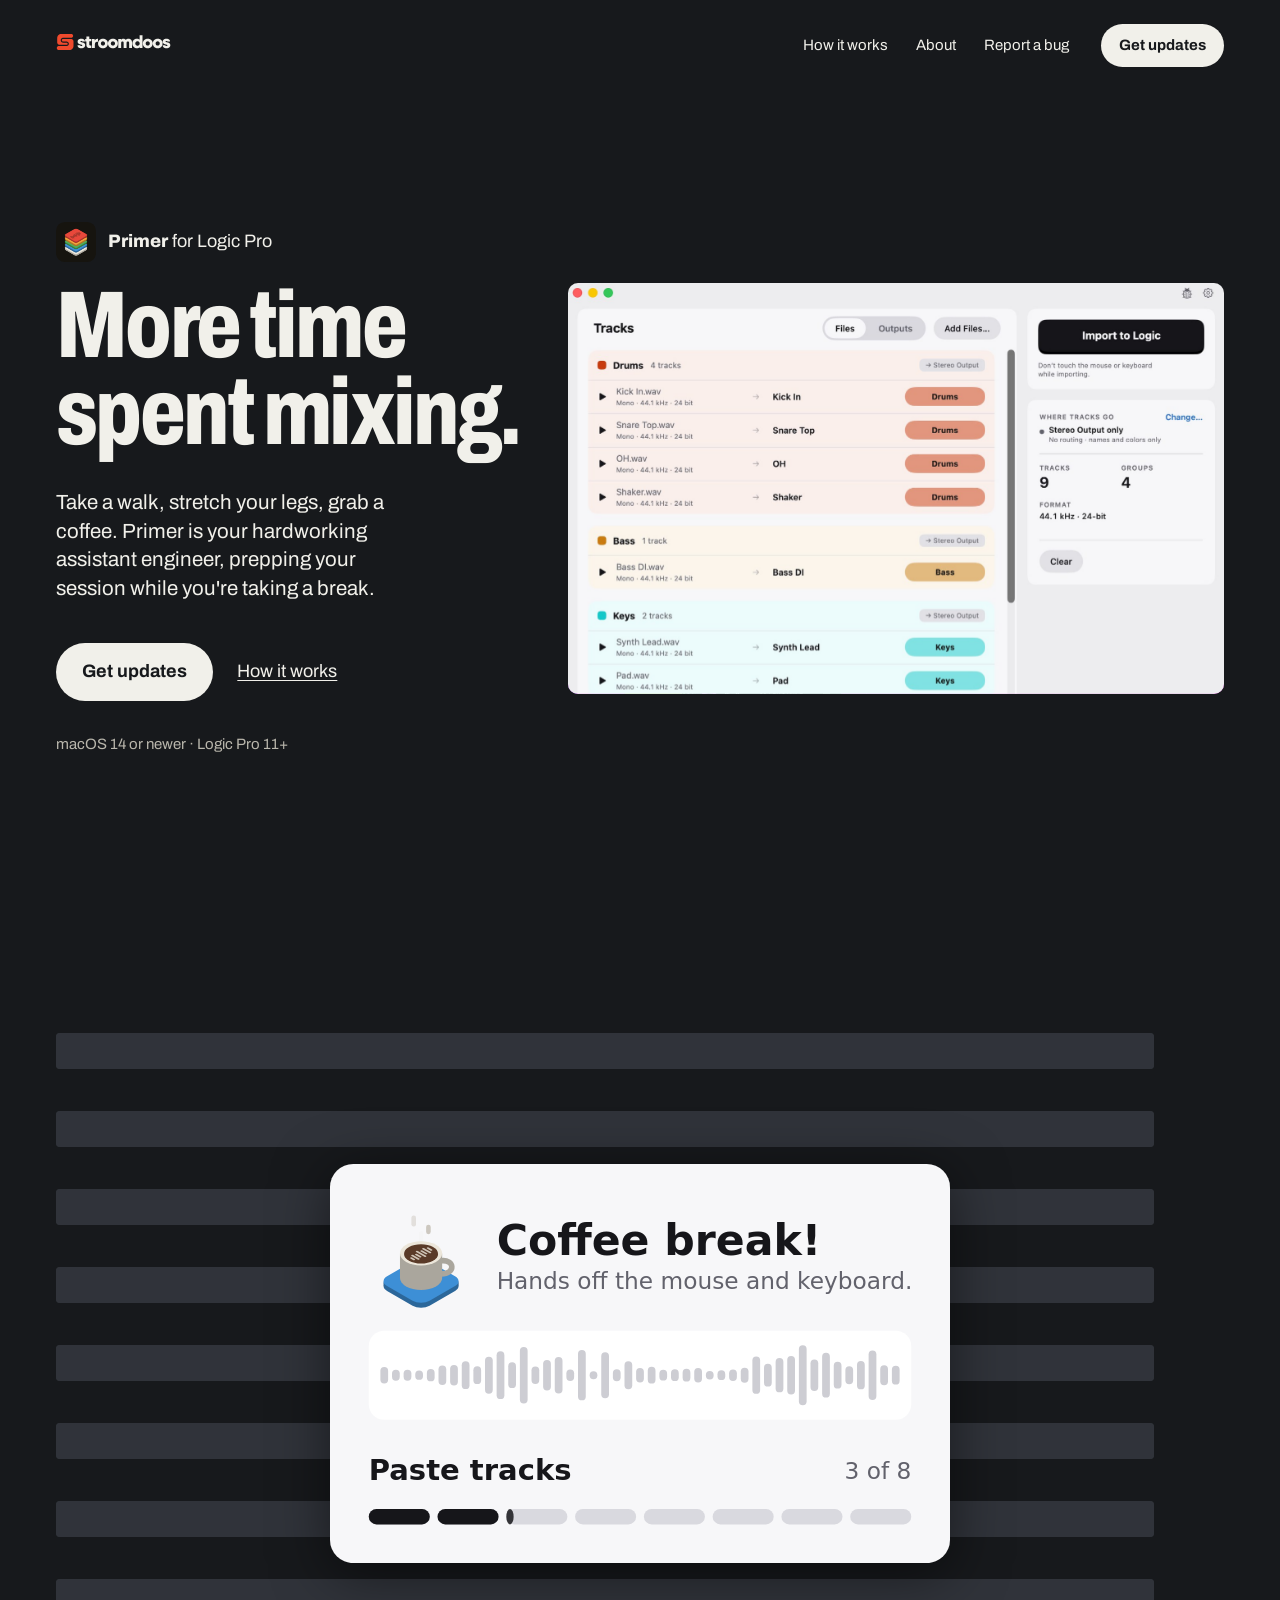
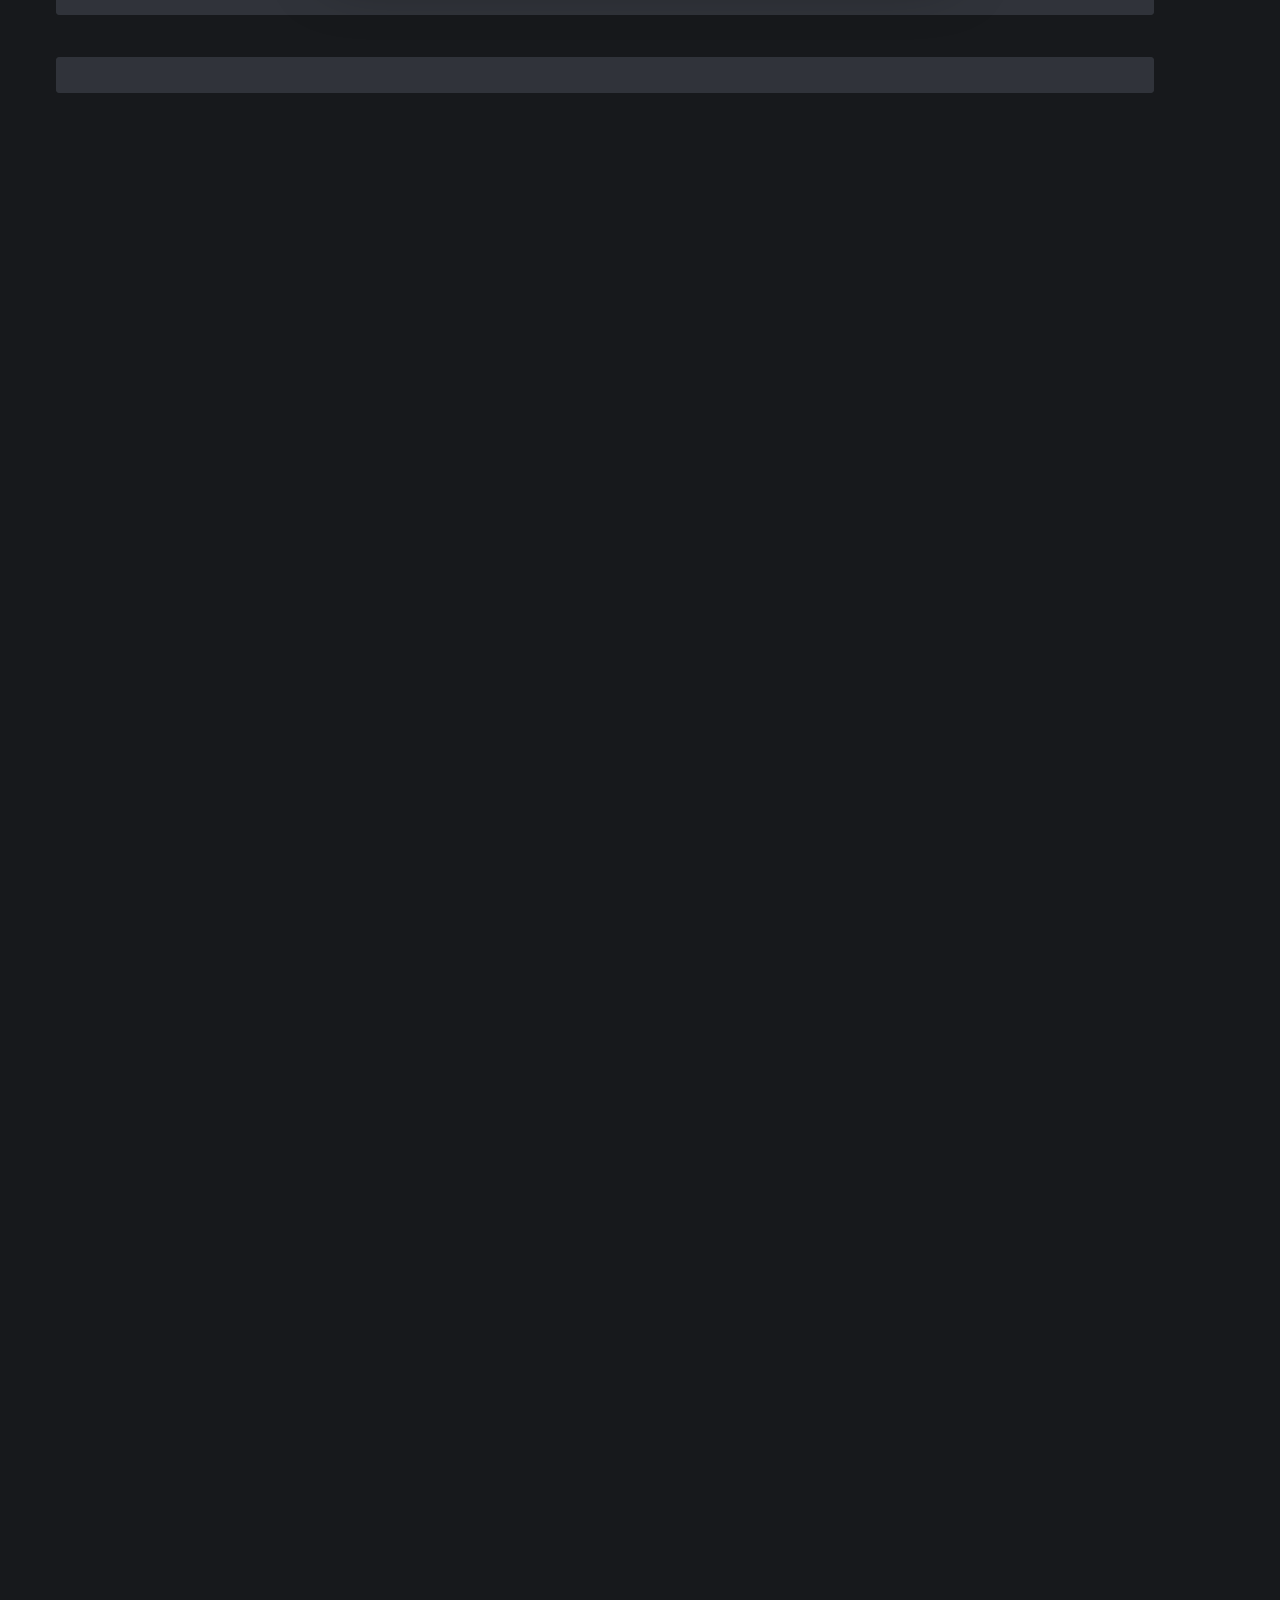
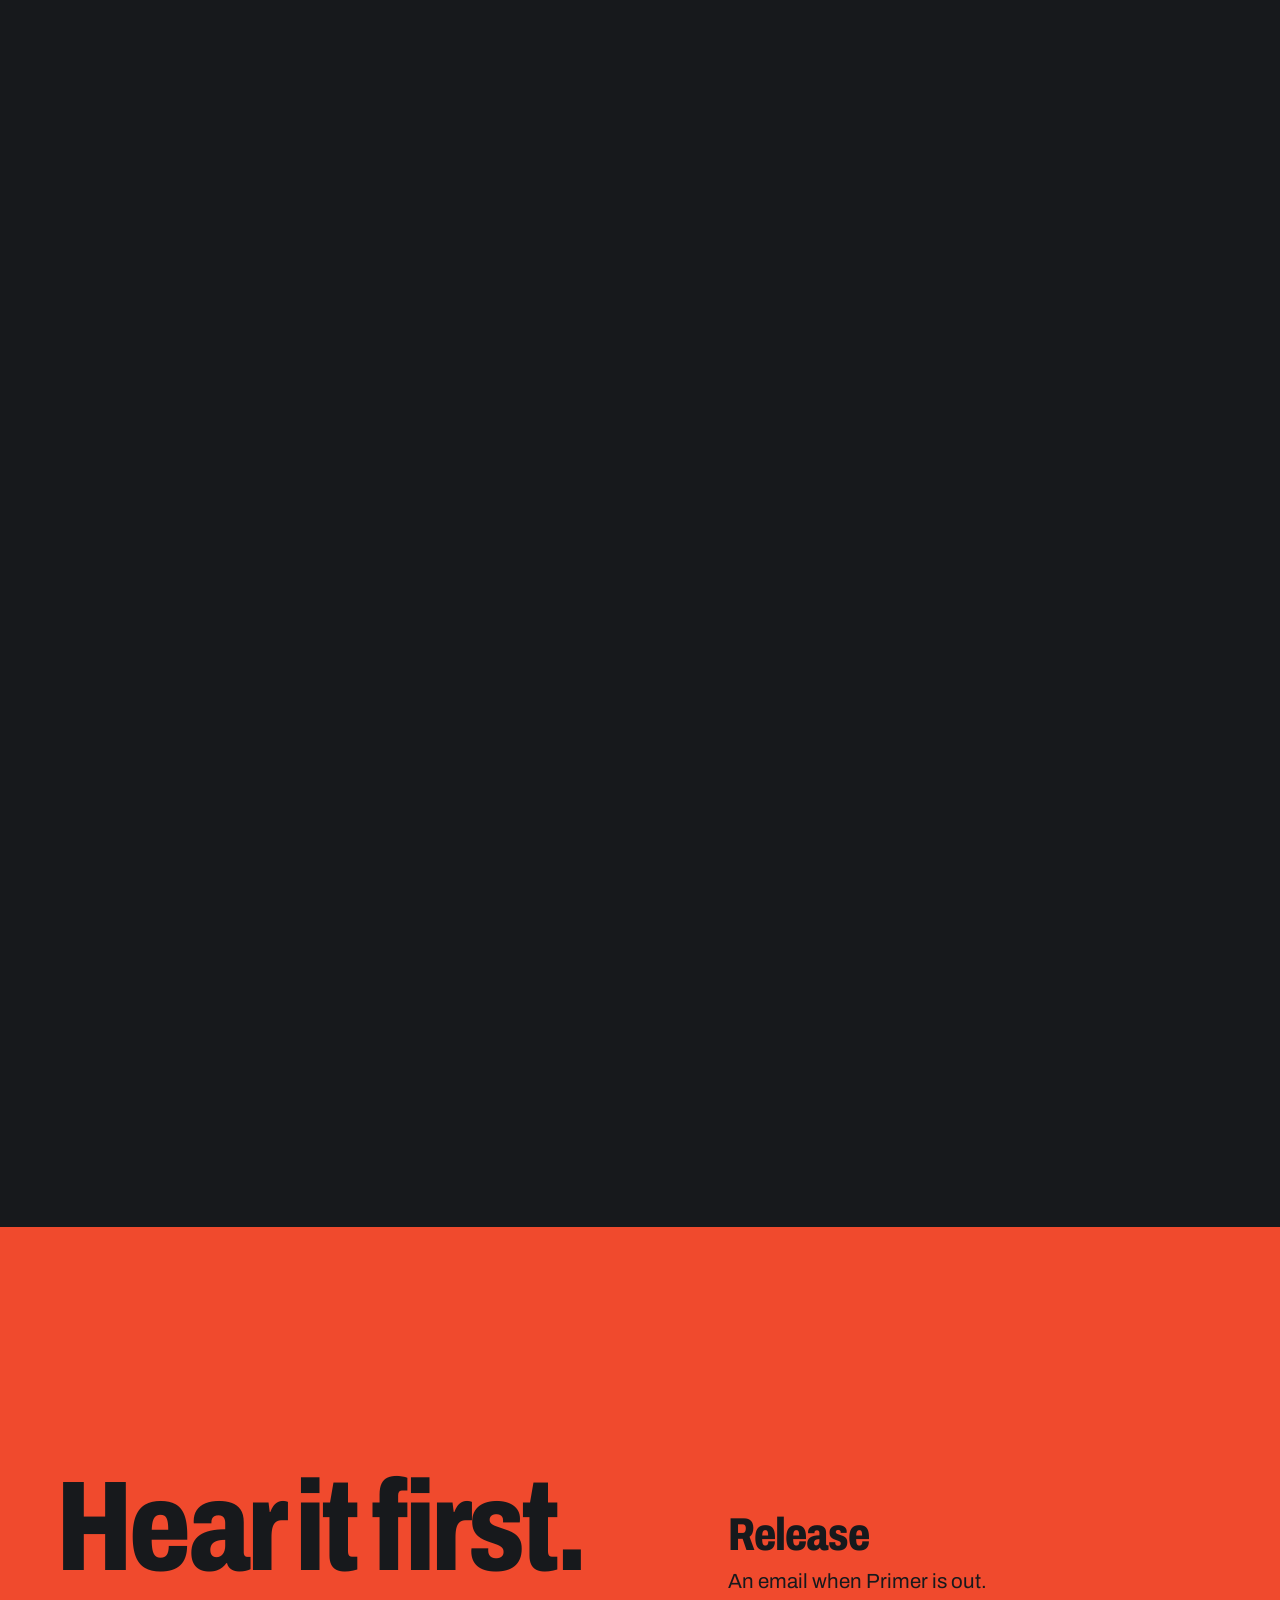
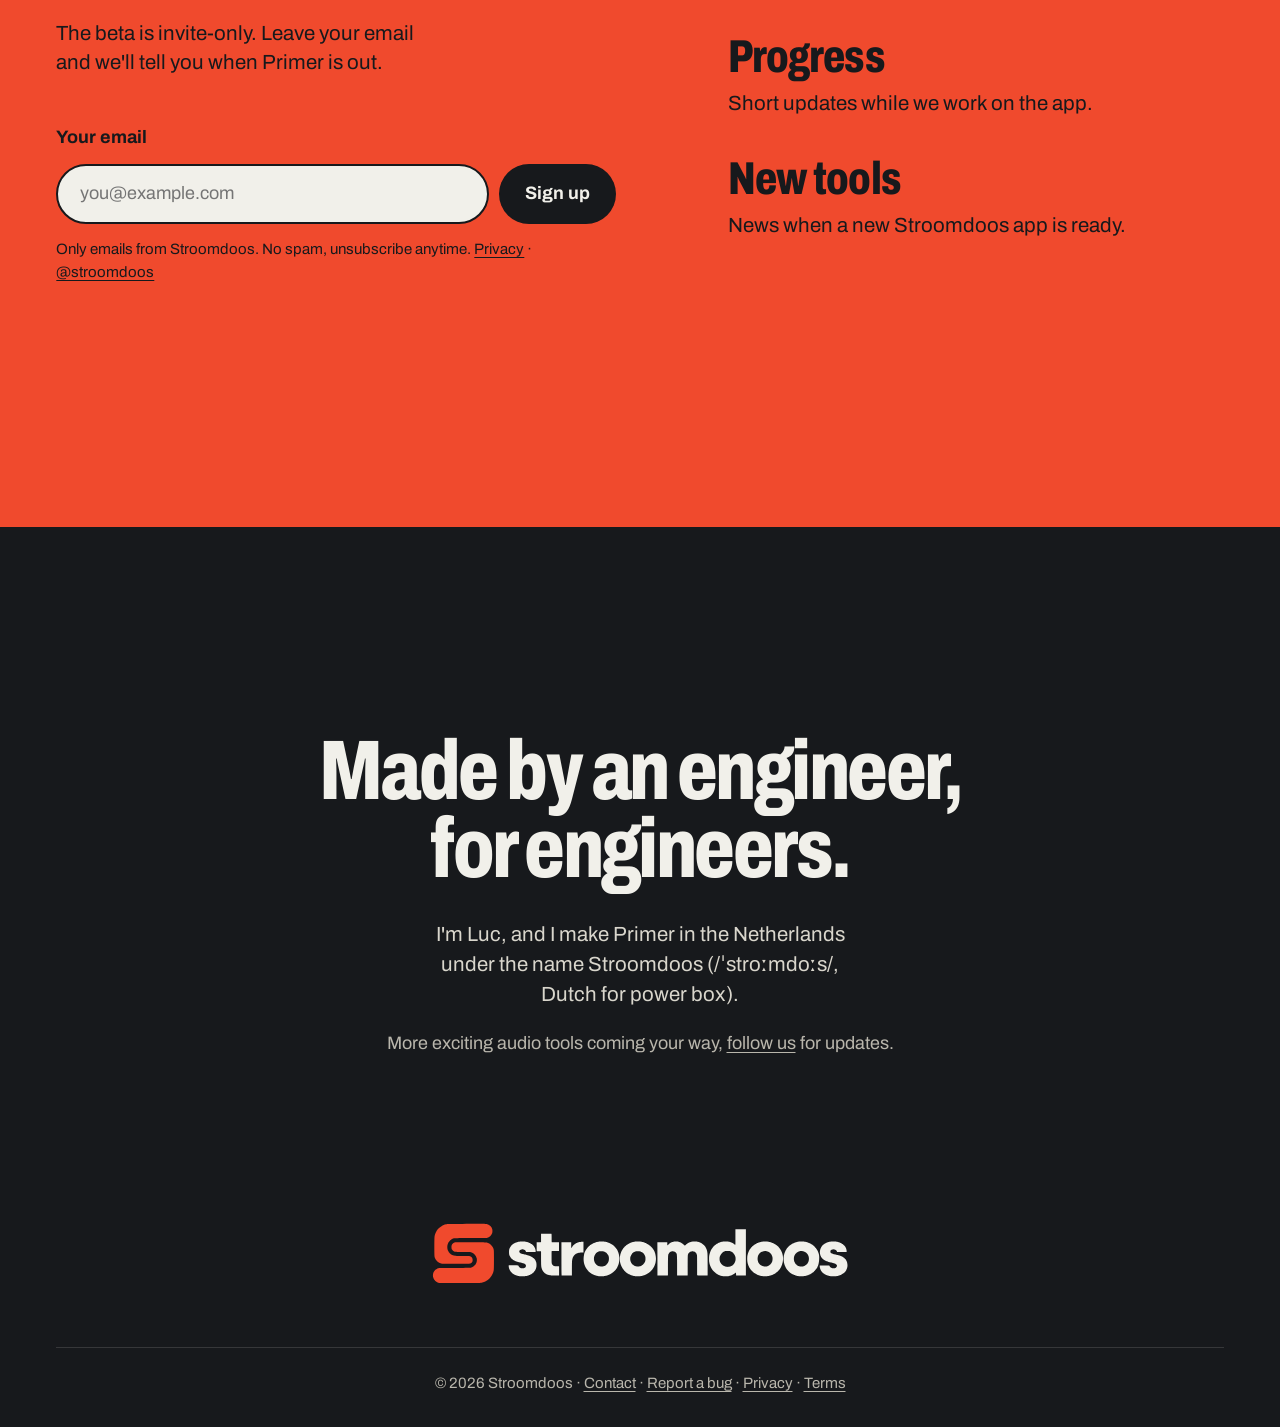
==== commit 17ed70da: "Landing: first screen dark (Luc's choice B): header and hero on ink, light Stroomdoos name, light bu" ====
--- a/index.html
+++ b/index.html
@@ -15,7 +15,7 @@
 <meta name="twitter:card" content="summary_large_image">
 <link rel="canonical" href="https://www.stroomdoos.com/">
 <meta property="og:description" content="A Mac app that puts your multitrack WAVs into Logic Pro in one batch.">
-<meta name="theme-color" content="#f1f0ea">
+<meta name="theme-color" content="#17191c">
 <link rel="icon" type="image/svg+xml" href="/favicon.svg">
 <link rel="icon" type="image/png" sizes="32x32" href="/favicon-32.png">
 <link rel="apple-touch-icon" href="/apple-touch-icon.png">
@@ -151,12 +151,20 @@
   .coffee-stage{position:relative}
   .js .lane,.lane i,.lane i::after{transition:none}
 }
+/* First screen dark (Luc 19-11, choice B): header and hero on ink, like the Coffee break and the bottom. */
+body{background:var(--ink)}
+body>.wrap:first-child,main>.wrap:first-child{color:var(--ground)}
+body>.wrap:first-child :focus-visible,main>.wrap:first-child :focus-visible{outline-color:var(--motif)}
+.bar .word img{height:28px}
+.bar .btn,.hero .btn{background:var(--ground);color:var(--ink)}
+.bar .btn:hover,.hero .btn:hover{background:#fff}
+.hero .meta{color:#b9b6ac}
 </style>
 </head>
 <body>
 <div class="wrap">
   <header class="bar">
-    <a class="word" href="/" aria-label="Stroomdoos home"><img src="stroomdoos-woordmerk-kop.svg" width="2172" height="724" alt="Stroomdoos"></a>
+    <a class="word" href="/" aria-label="Stroomdoos home"><img src="stroomdoos-woordmerk-licht.svg" width="1916" height="466" alt="Stroomdoos"></a>
     <nav class="links" aria-label="Main">
       <a href="#how">How it works</a><a href="#about">About</a><a href="/bugreport" target="_blank" rel="noopener">Report a bug</a>
     </nav>
--- a/site.css
+++ b/site.css
@@ -20,7 +20,7 @@
 
 .bar{display:flex;align-items:center;gap:32px;padding:24px 0}
 .word{margin-right:auto}
-.word img{height:30px;width:auto}
+.word img{height:38px;width:auto}
 .links{display:flex;gap:28px;font-size:var(--t-small)}
 .links a{text-decoration:none;transition:opacity .2s}
 .links a:hover{text-decoration:underline}
@@ -73,3 +73,20 @@
   .foot-meta a,.foot .more a{display:inline-block;padding:14px 6px;margin:-14px -6px}
   .foot-meta span{line-height:1.2}
 }
+
+/* Dark closing footer for the other pages, the same close as the home page (19-11). */
+.foot-dark{background:var(--ink);color:var(--ground);text-align:center;padding:clamp(56px,9vh,96px) 0 32px;margin-top:clamp(96px,14vh,160px)}
+.foot-dark .foot-word{display:block;width:min(100%,300px);height:auto;margin:0 auto}
+.foot-dark .foot-meta{justify-content:center;color:#b9b6ac;margin-top:28px;padding-top:24px;border-top:1px solid rgba(241,240,234,.14)}
+.foot-dark :focus-visible{outline-color:var(--motif)}
+
+/* Form fields (bug report). */
+.field{display:block;margin-top:24px}
+.field>span{display:block;font-weight:700;font-size:var(--t-small);margin-bottom:8px}
+.field input,.field textarea{display:block;width:100%;padding:14px 16px;border:1.5px solid #cfccc3;border-radius:var(--radius);background:var(--surface);color:var(--ink);font:400 17px/1.5 Archivo,system-ui,sans-serif;transition:border-color .2s}
+.field input:hover,.field textarea:hover{border-color:#a9a59b}
+.field input:focus,.field textarea:focus{outline:none;border-color:var(--ink)}
+.field textarea{min-height:240px;resize:vertical}
+.field-row{display:grid;grid-template-columns:repeat(3,minmax(0,1fr));gap:12px}
+.field-row .field{margin-top:0}
+@media (max-width:620px){.field-row{grid-template-columns:1fr;gap:0}.field-row .field{margin-top:24px}}
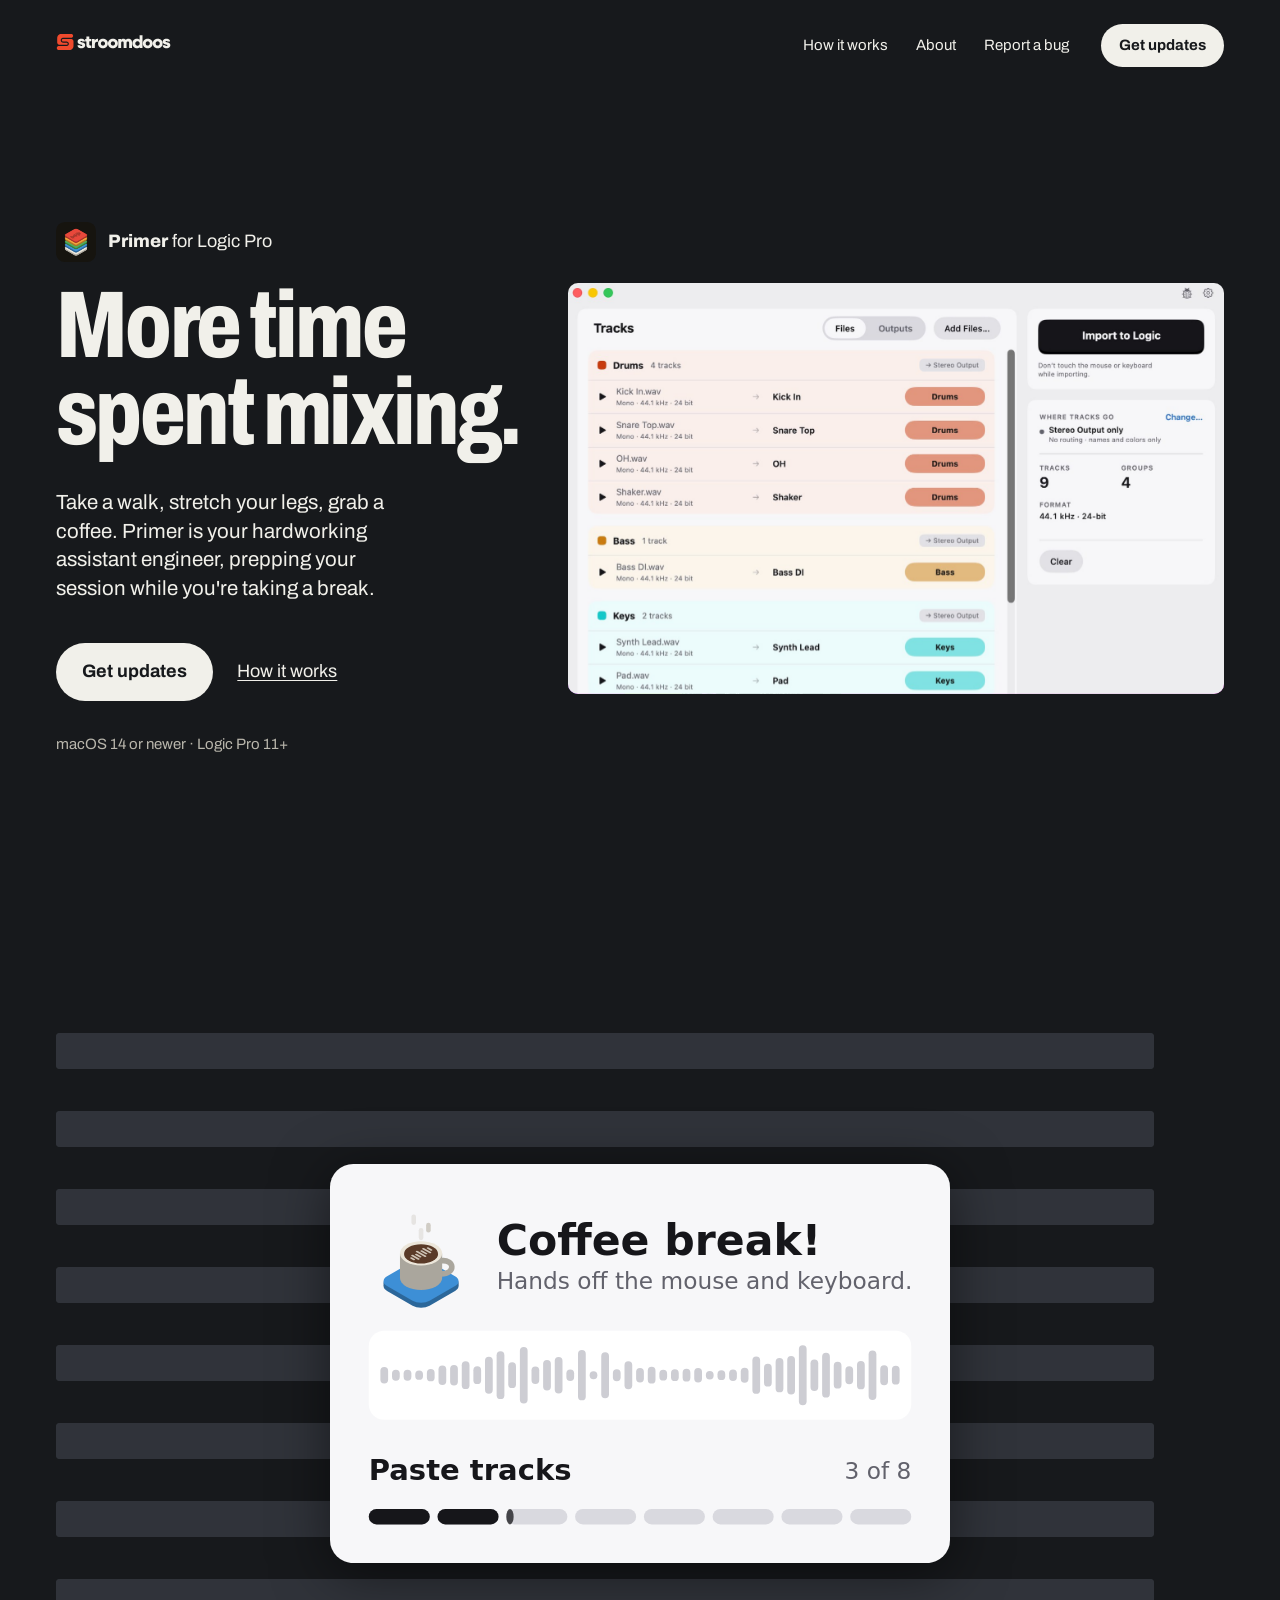
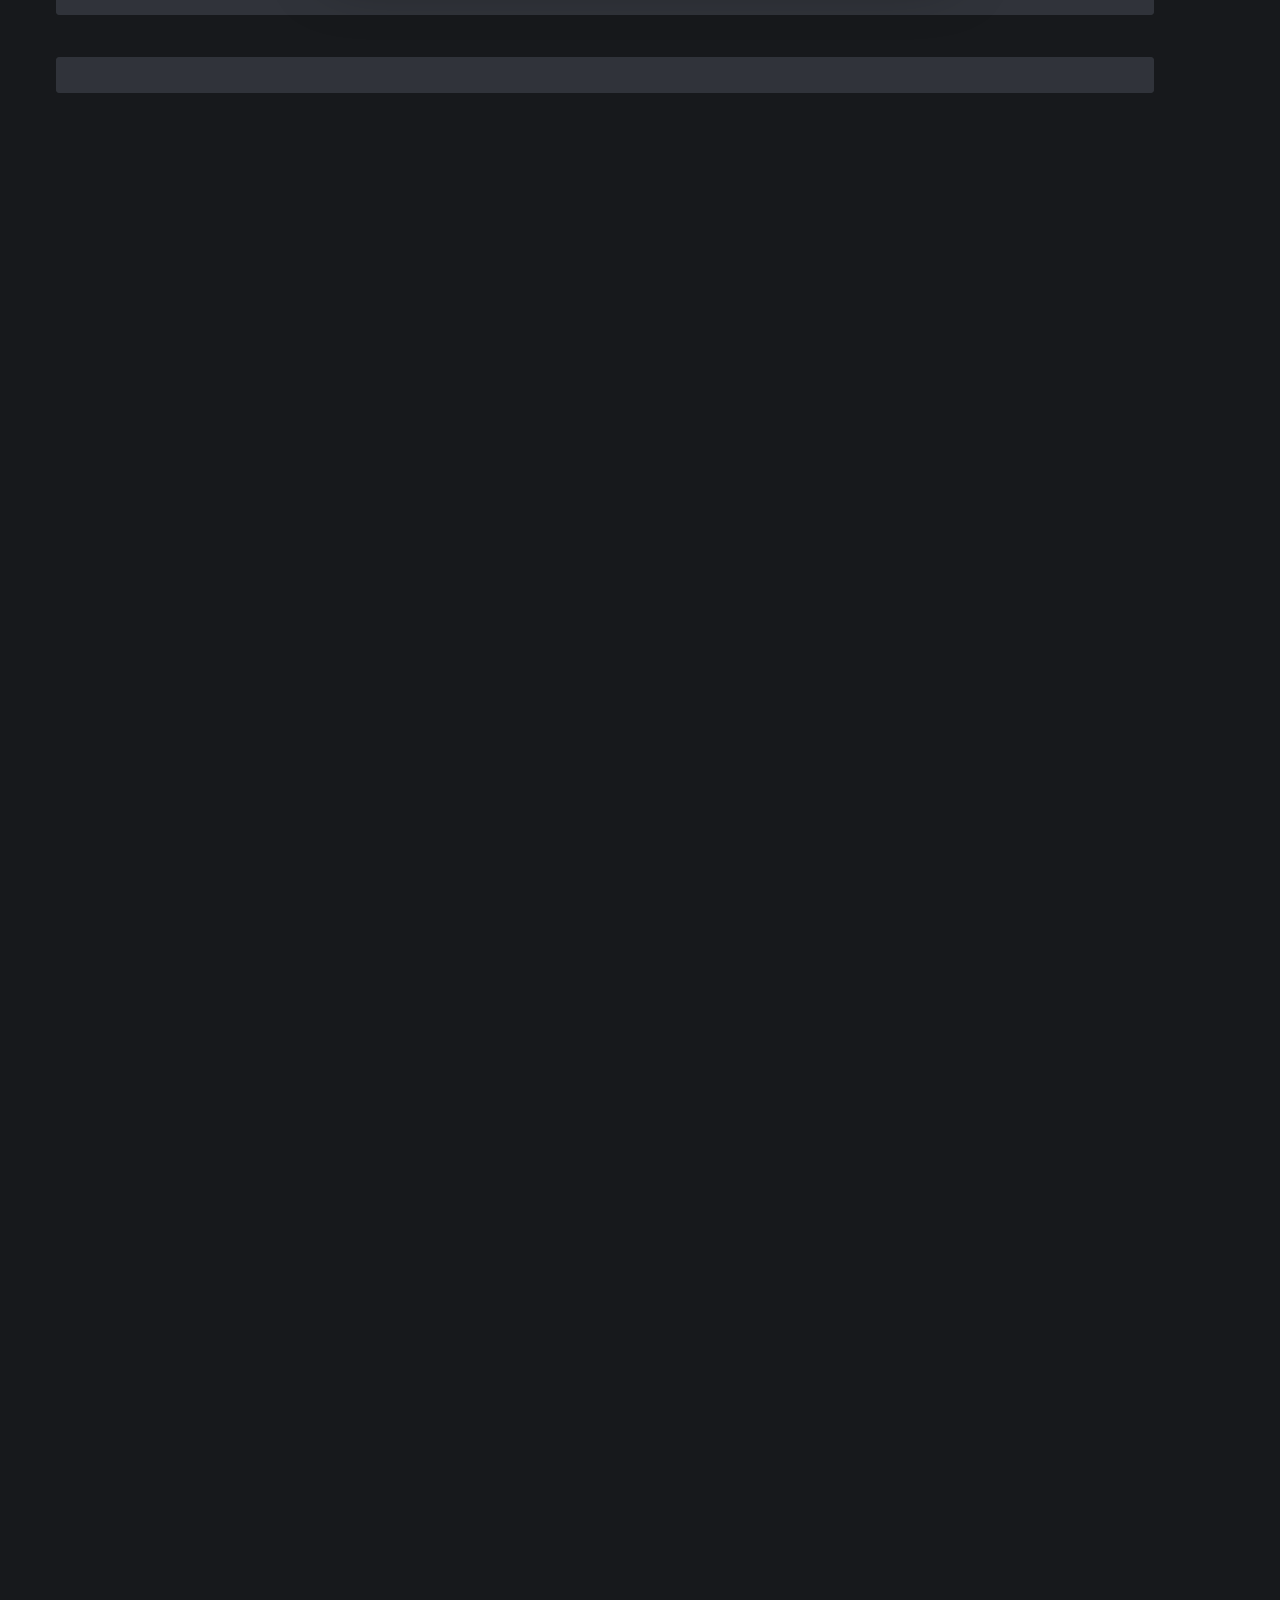
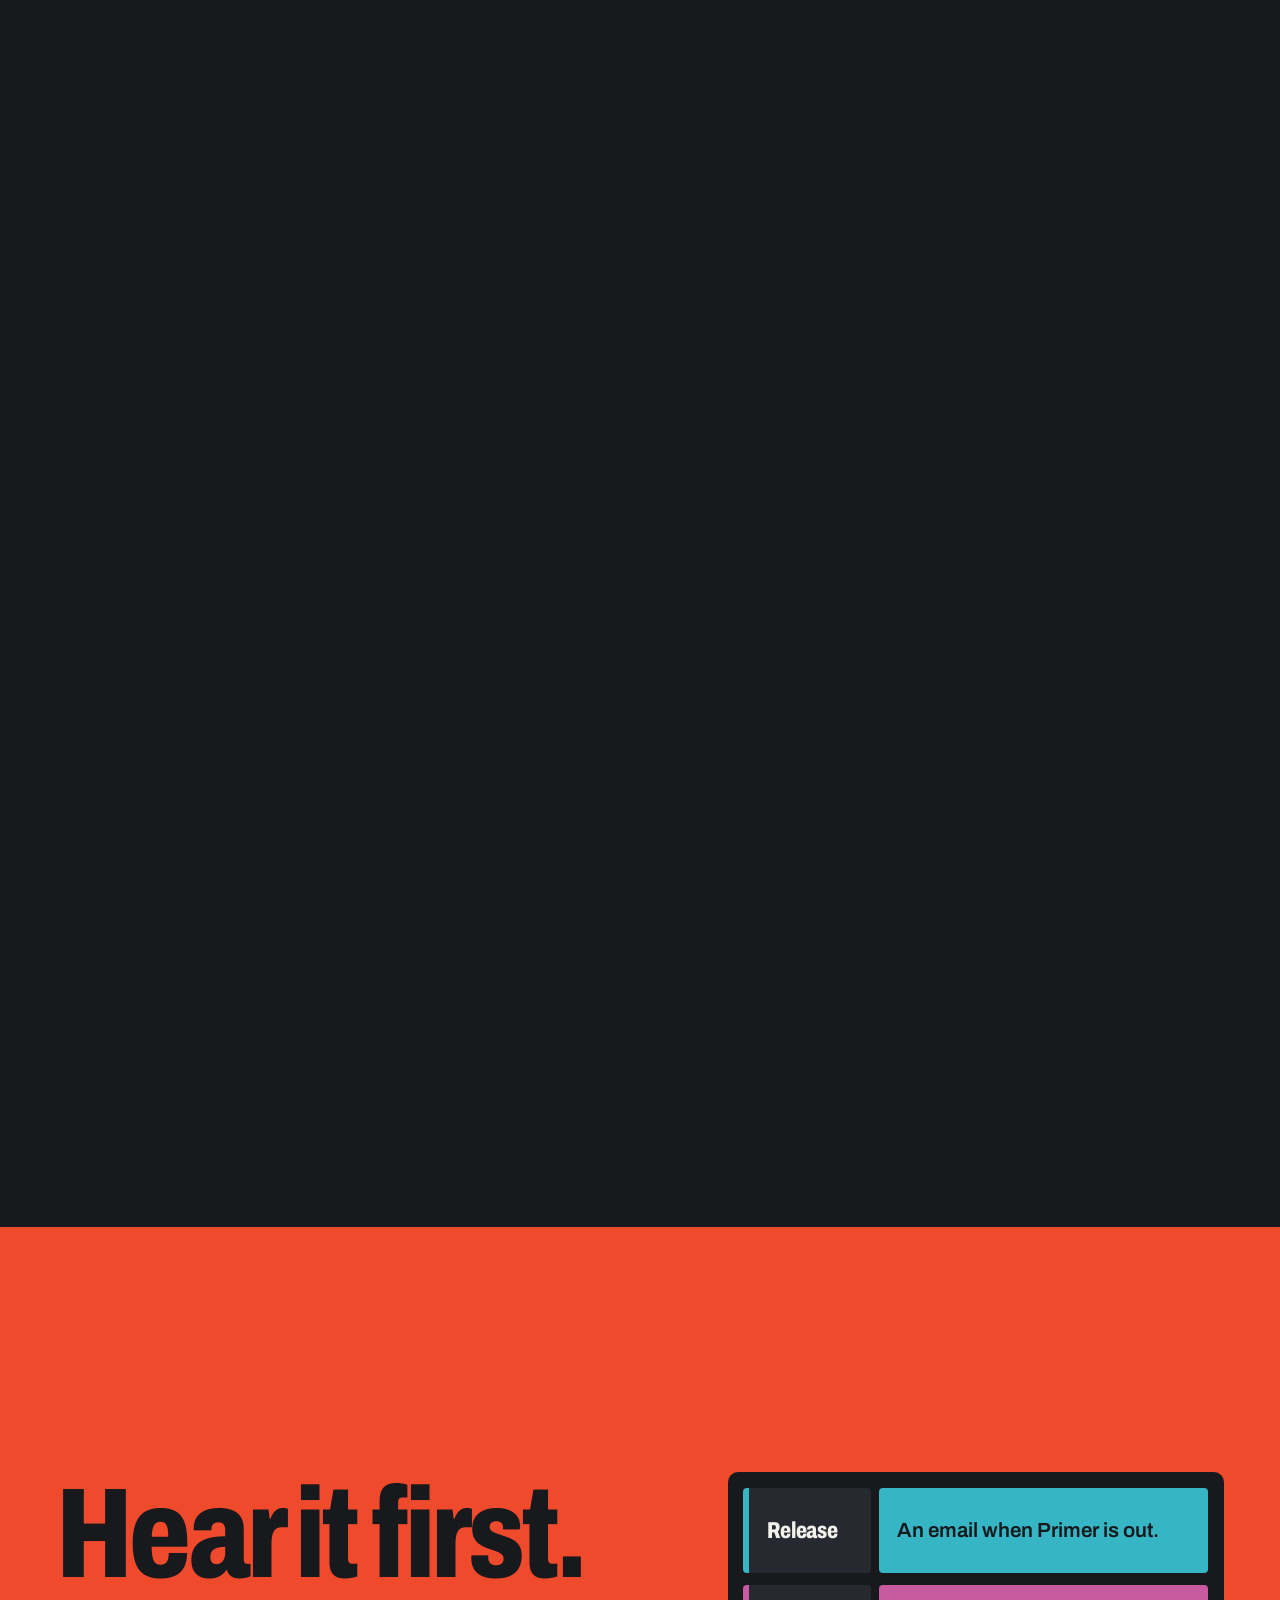
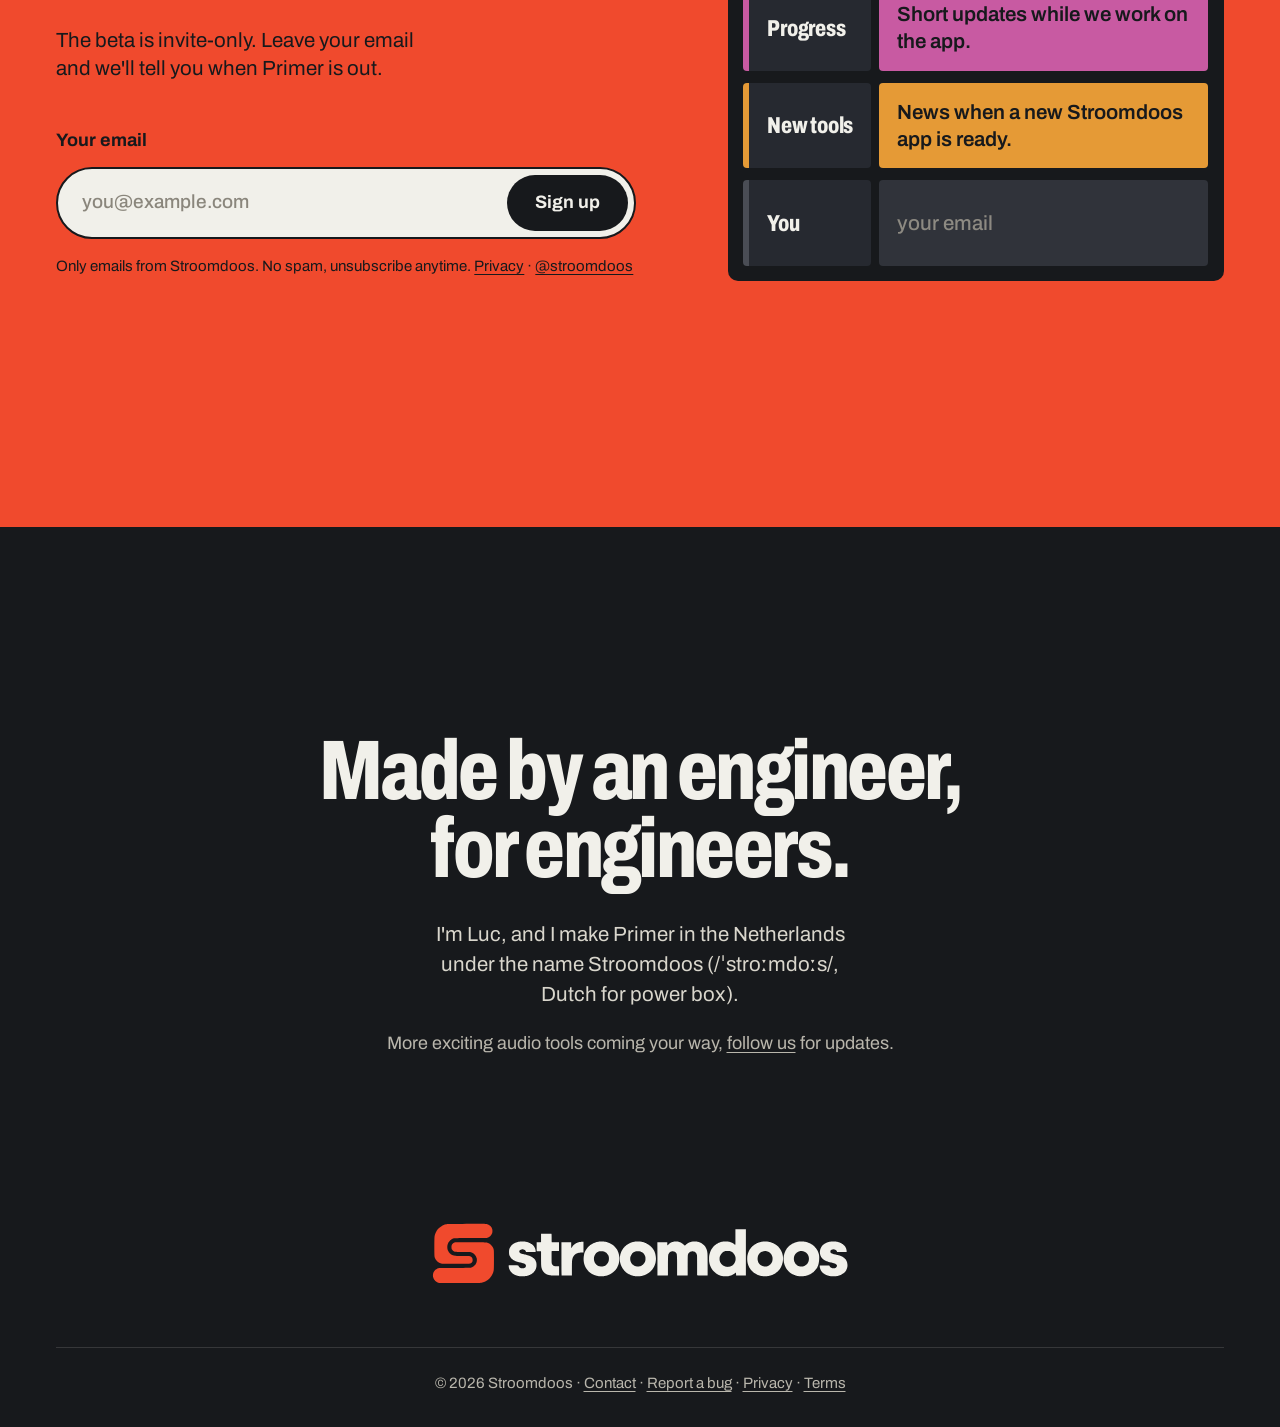
==== commit e3ffd5ed: "Mobile and consistency pass; new mailing list block - Every page now has the same header (Stroomdoos" ====
--- a/index.html
+++ b/index.html
@@ -32,6 +32,8 @@
 /* Snap scroll (Luc 19-11): the page stops on the top, the orange sign-up page and the bottom (About with the footer).
    The Coffee break is taller than a screen, so the scroll runs freely through it and its animation stays as it is. */
 html{scroll-snap-type:y mandatory}
+/* Phones and tablets (20-11): sections there are taller than the screen, so the stops only help and never pull you back. */
+@media (max-width:900px),(pointer:coarse){html{scroll-snap-type:y proximity}}
 body>.wrap:first-child{scroll-snap-align:start}
 main>.wrap:first-child{scroll-snap-align:end}
 .coffee,#updates,#about{scroll-snap-align:start}
@@ -102,19 +104,45 @@
 .test .intro{margin-top:32px;font-size:var(--t-lead);line-height:1.4;max-width:32ch}
 .test .sec-head{font-size:clamp(64px,10vw,164px)}
 .test-grid{align-items:center}
-.test ol{list-style:none;margin:0;padding:0;display:grid;gap:clamp(28px,4vh,48px)}
-.test ol h3{font-size:clamp(34px,3.6vw,56px)}
-.test ol p{margin-top:8px;font-size:var(--t-lead)}
-.signup{margin-top:48px;max-width:560px}
+/* Mailing list (20-11): what you get is a small Logic session. Three tracks, each with its own colour, and a fourth
+   track that is you: it takes your email as its name while you type, and gets its colour once you're on the list. */
+.signup{margin-top:44px;max-width:580px}
 .signup label{display:block;font-weight:700;margin-bottom:12px}
-.signup-row{display:flex;gap:10px;flex-wrap:wrap}
-.signup input[type=email]{flex:1 1 240px;min-width:0;padding:14px 22px;border:2px solid var(--ink);border-radius:999px;background:var(--ground);color:var(--ink);font:inherit}
-.signup input[type=email]:focus{outline:3px solid var(--ink);outline-offset:2px}
+.signup-row{display:flex;align-items:center;gap:6px;padding:6px;border:2px solid var(--ink);border-radius:999px;background:var(--ground)}
+.signup-row:focus-within{outline:3px solid var(--ink);outline-offset:3px}
+.signup input[type=email]{flex:1;min-width:0;padding:12px 8px 12px 18px;border:0;background:none;color:var(--ink);font:500 19px/1.3 Archivo,system-ui,sans-serif}
+.signup input[type=email]:focus{outline:none}
+.signup input[type=email]::placeholder{color:#8a867c}
+.signup .btn{flex:none;padding:14px 28px}
 .signup .hp{position:absolute;left:-9999px;opacity:0}
-.signup-note{margin-top:14px;font-size:var(--t-small)}
-.signup-msg{margin-top:16px;font-weight:700}
+.signup-note{margin-top:16px;font-size:var(--t-small)}
+.signup-msg{margin-top:16px;font-size:var(--t-lead);font-weight:700}
 .signup-msg:empty{display:none}
 .signup-msg.err{text-decoration:underline}
+.session{list-style:none;margin:0;padding:clamp(10px,1.2vw,16px);display:grid;gap:clamp(8px,1vw,12px);background:var(--ink);border-radius:var(--radius)}
+.session li{display:grid;grid-template-columns:clamp(120px,10vw,160px) minmax(0,1fr);gap:8px;min-height:clamp(64px,9.5vh,104px)}
+.session b,.session span{display:flex;align-items:center;border-radius:4px;padding:12px 18px}
+.session b{background:#262930;color:var(--ground);border-left:6px solid var(--c);font-size:clamp(20px,1.8vw,28px);font-weight:800;font-stretch:75%;letter-spacing:-.01em;line-height:1;white-space:nowrap}
+.session span{background:var(--c);color:var(--ink);font-size:var(--t-lead);font-weight:600;line-height:1.3}
+.session .you b{border-left-color:#4a4d55;transition:border-color .5s var(--ease)}
+.session .you span{background:#30333a;color:#8d8a82;font-weight:500;overflow-wrap:anywhere;transition:background-color .5s var(--ease),color .3s}
+.session .you.typing span{color:var(--ground)}
+.session .you.on b{border-left-color:var(--c)}
+.session .you.on span{background:var(--c);color:var(--ink);font-weight:600}
+.js .session li{opacity:0;transform:translateX(-32px);transition:opacity .5s var(--ease),transform .6s var(--ease);transition-delay:calc(var(--i,0) * 90ms)}
+.js .session.in li{opacity:1;transform:none}
+@media (max-width:480px){
+  .signup-row{flex-direction:column;align-items:stretch;gap:10px;padding:0;border:0;background:none}
+  .signup-row:focus-within{outline:none}
+  .signup input[type=email]{padding:16px 22px;border:2px solid var(--ink);border-radius:999px;background:var(--ground)}
+  .signup input[type=email]:focus{outline:3px solid var(--ink);outline-offset:2px}
+  .signup .btn{width:100%;min-height:54px}
+  .session li{grid-template-columns:104px minmax(0,1fr);min-height:60px}
+  .session b,.session span{padding:10px 12px}
+  .session b{font-size:20px;white-space:nowrap}
+  .session span{font-size:16px}
+}
+@media (prefers-reduced-motion:reduce){.js .session li{opacity:1;transform:none}}
 
 /* Bottom screen (Luc 19-11): one centred column. Heading, Luc's line, the follow line, then the Stroomdoos name
    and the footer links, all on the same middle line. */
@@ -217,11 +245,12 @@
       <p class="signup-msg" id="signup-msg" role="status" aria-live="polite"></p>
     </form>
     </div>
-    <ol data-in style="--i:2">
-      <li><h3>Release</h3><p>An email when Primer is out.</p></li>
-      <li><h3>Progress</h3><p>Short updates while we work on the app.</p></li>
-      <li><h3>New tools</h3><p>News when a new Stroomdoos app is ready.</p></li>
-    </ol>
+    <ul class="session" data-in style="--i:2" aria-label="What you get">
+      <li style="--c:#36b5c4;--i:3"><b>Release</b><span>An email when Primer is out.</span></li>
+      <li style="--c:#c85aa2;--i:4"><b>Progress</b><span>Short updates while we work on the app.</span></li>
+      <li style="--c:#e59a36;--i:5"><b>New tools</b><span>News when a new Stroomdoos app is ready.</span></li>
+      <li class="you" id="you" style="--c:#7cc46a;--i:6" aria-hidden="true"><b>You</b><span id="you-name">your email</span></li>
+    </ul>
   </div>
 </section>
 
@@ -255,7 +284,11 @@
 <script>
 (function(){
   var f=document.getElementById('signup'),msg=document.getElementById('signup-msg');
-  if(!f||!window.fetch)return;
+  if(!f)return;
+  // The "You" track takes the email as its name while you type (only on this page, nothing is sent).
+  var you=document.getElementById('you'),youName=document.getElementById('you-name'),input=f.elements.EMAIL;
+  if(you&&input)input.addEventListener('input',function(){var v=input.value.trim();youName.textContent=v||'your email';you.classList.toggle('typing',!!v)});
+  if(!window.fetch)return;
   f.addEventListener('submit',function(e){
     e.preventDefault();
     // A browser can fill the hidden field by itself (its name has "email" in it); that visitor was told "on the list" and was not added.
@@ -263,7 +296,7 @@
     var b=f.querySelector('button');
     b.disabled=true;msg.className='signup-msg';msg.textContent='Sending…';
     var mail='<a href="mailto:info@stroomdoos.com?subject=Mailing%20list&body=Please%20add%20me%20to%20the%20Stroomdoos%20mailing%20list.">info@stroomdoos.com</a>';
-    function done(text){f.querySelector('.signup-row').remove();msg.className='signup-msg';msg.innerHTML=text}
+    function done(text){f.querySelector('.signup-row').remove();msg.className='signup-msg';msg.innerHTML=text;if(you)you.classList.add('on')}
     function fail(){b.disabled=false;msg.className='signup-msg err';msg.innerHTML='Hmm, that didn\'t work. Try again, or just email '+mail+'.'}
     // Blocked or odd response (content blocker, flaky network, bot check): post the form in a hidden frame so the visitor stays here.
     function plainPost(){
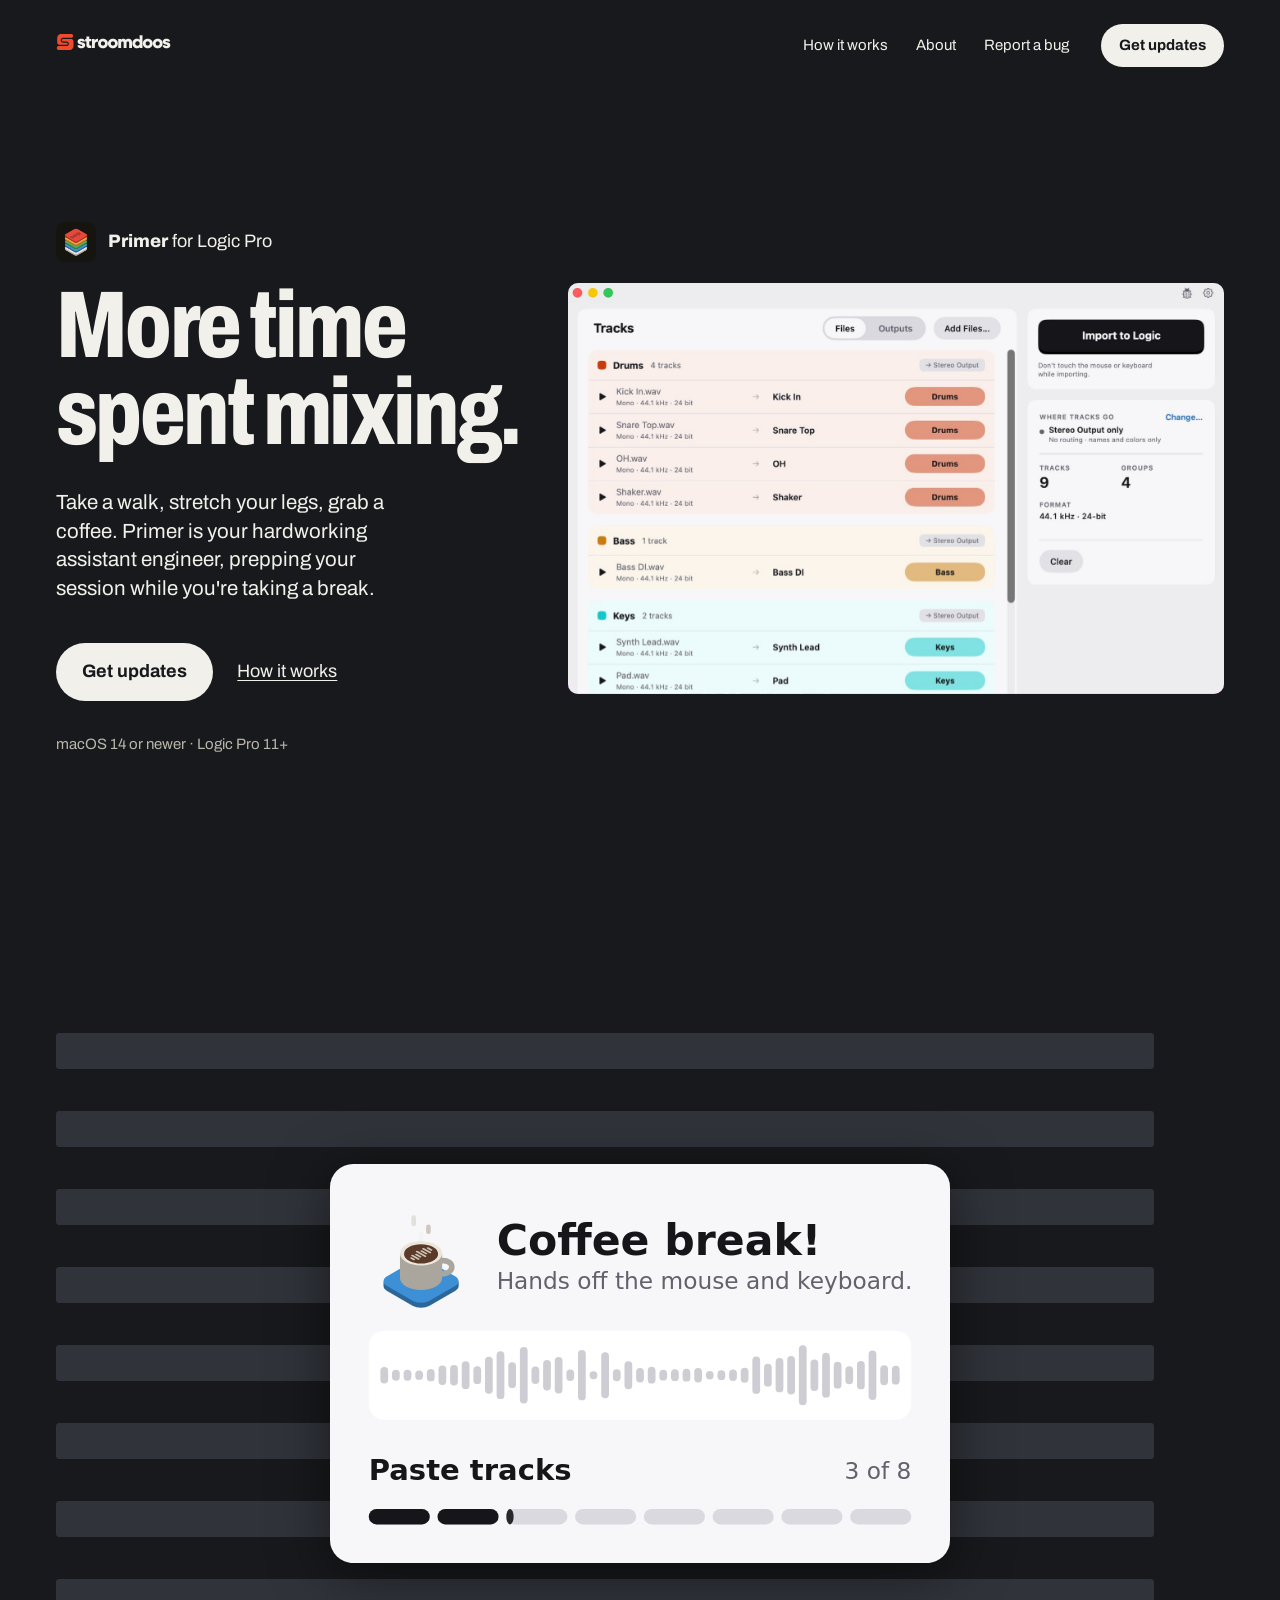
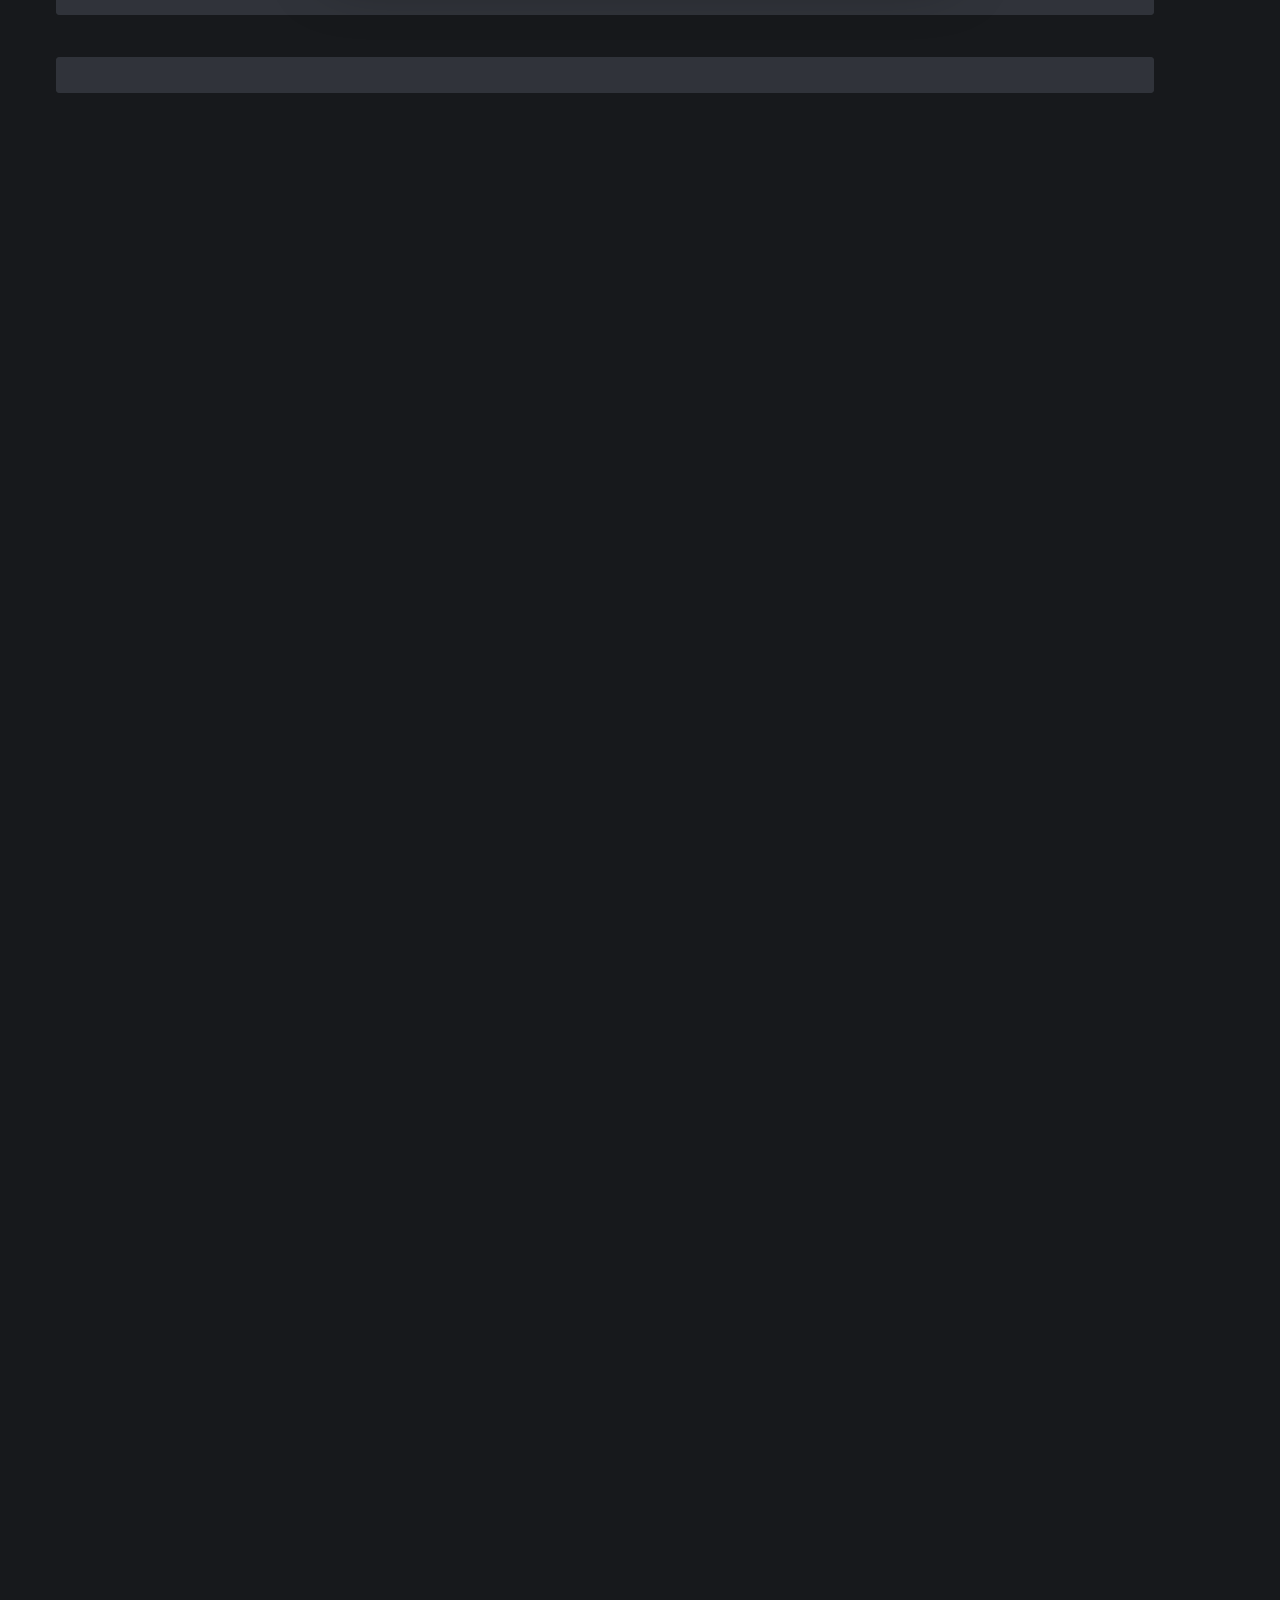
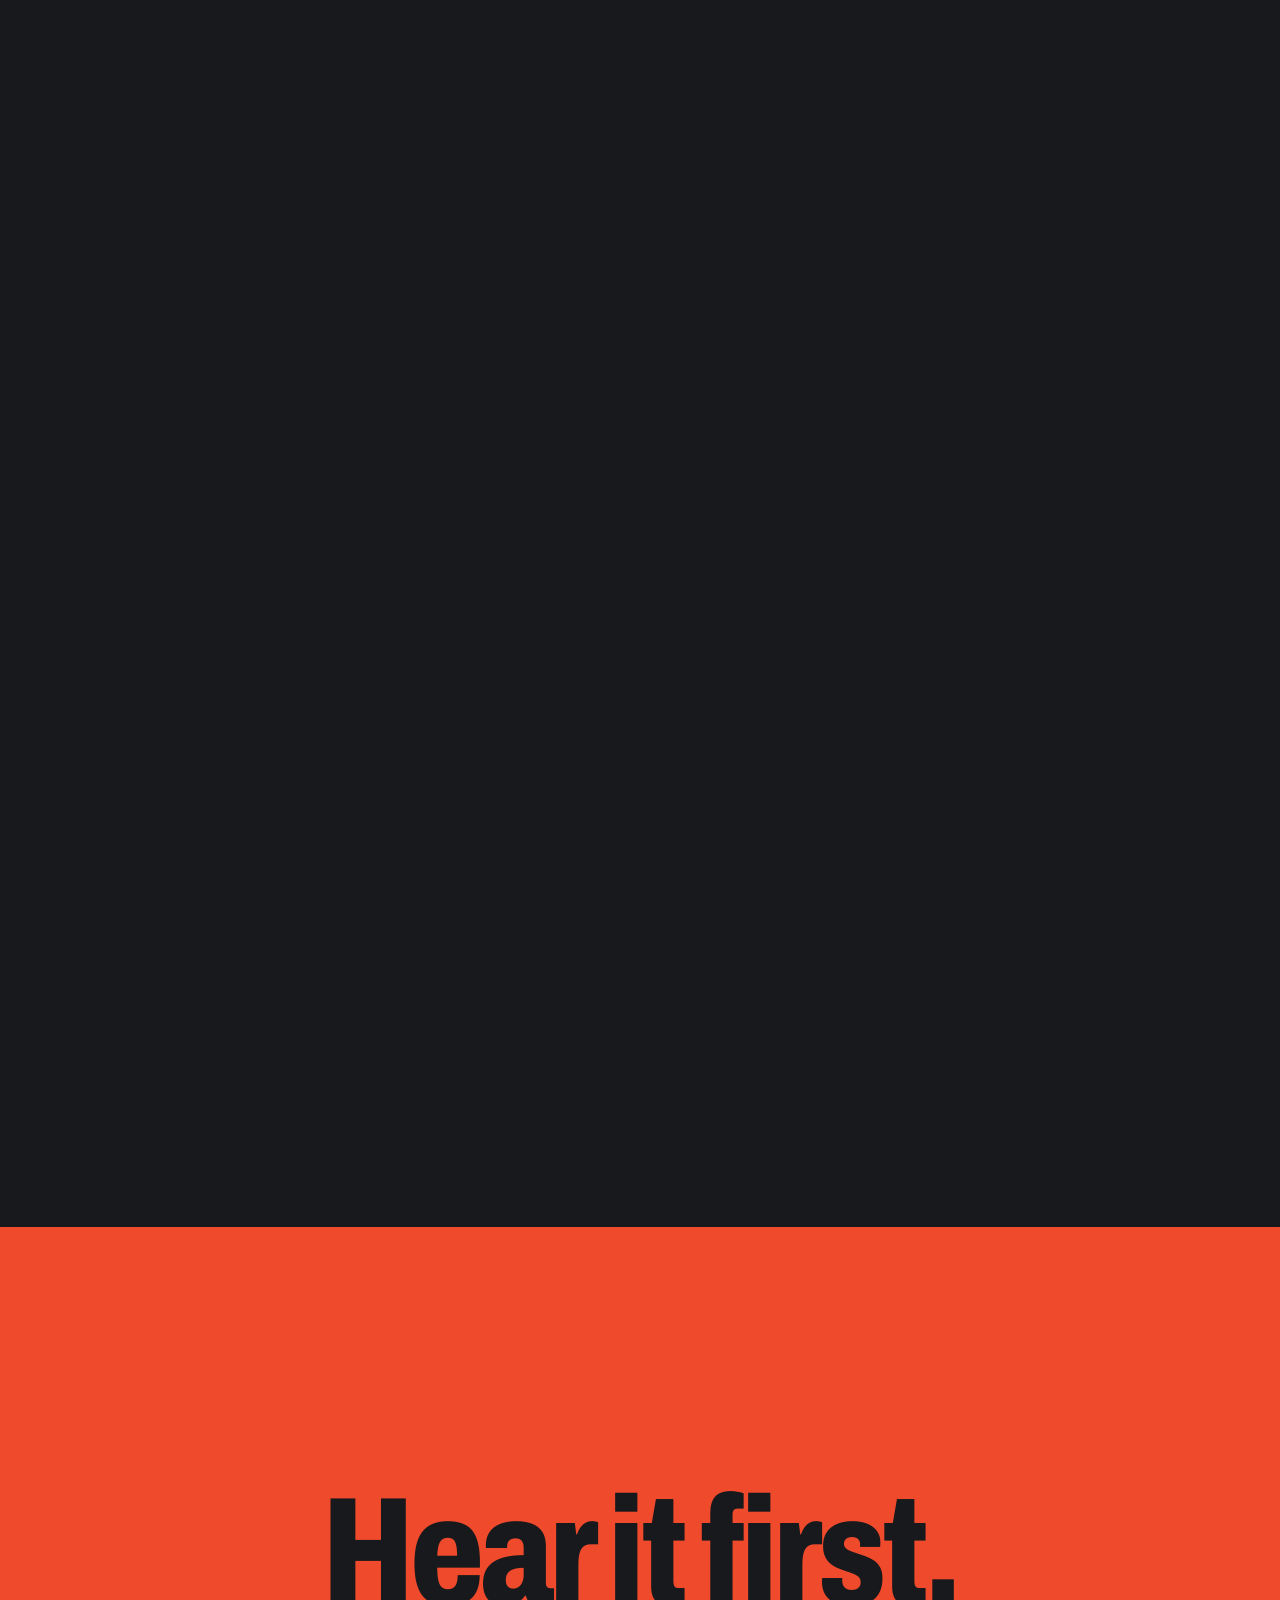
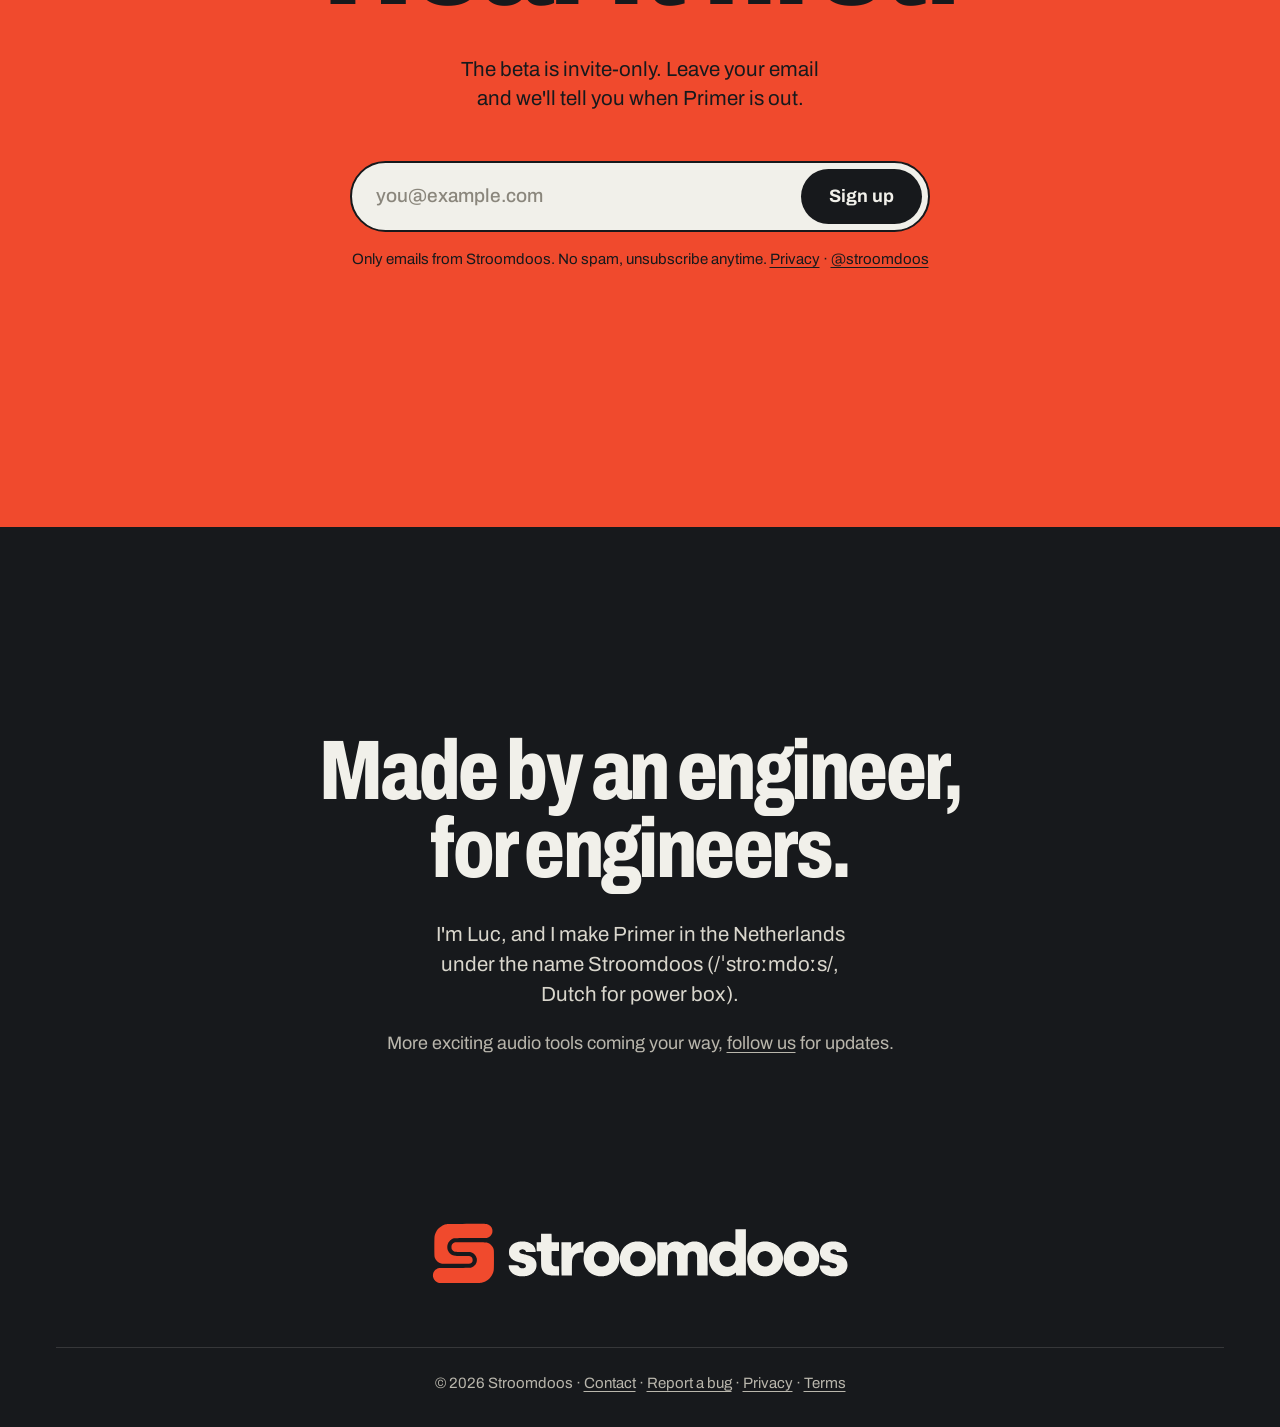
==== commit 8b8b8989: "Mailing list: track panel out (Luc 20-11); title, line, form and note in one centred column Co-Autho" ====
--- a/index.html
+++ b/index.html
@@ -100,14 +100,11 @@
 
 .test{background:var(--motif)}
 .test :focus-visible{outline-color:var(--ink)}
-.test-grid{display:grid;grid-template-columns:minmax(0,6fr) minmax(0,5fr);gap:clamp(48px,6vw,112px);align-items:start}
-.test .intro{margin-top:32px;font-size:var(--t-lead);line-height:1.4;max-width:32ch}
-.test .sec-head{font-size:clamp(64px,10vw,164px)}
-.test-grid{align-items:center}
-/* Mailing list (20-11): what you get is a small Logic session. Three tracks, each with its own colour, and a fourth
-   track that is you: it takes your email as its name while you type, and gets its colour once you're on the list. */
-.signup{margin-top:44px;max-width:580px}
-.signup label{display:block;font-weight:700;margin-bottom:12px}
+/* Mailing list (Luc 20-11): one centred column on the orange field. The title, the line, the form, the note. */
+.test-grid{text-align:center}
+.test .intro{margin:32px auto 0;font-size:var(--t-lead);line-height:1.4;max-width:32ch}
+.test .sec-head{font-size:clamp(64px,12vw,200px)}
+.signup{margin:48px auto 0;max-width:580px}
 .signup-row{display:flex;align-items:center;gap:6px;padding:6px;border:2px solid var(--ink);border-radius:999px;background:var(--ground)}
 .signup-row:focus-within{outline:3px solid var(--ink);outline-offset:3px}
 .signup input[type=email]{flex:1;min-width:0;padding:12px 8px 12px 18px;border:0;background:none;color:var(--ink);font:500 19px/1.3 Archivo,system-ui,sans-serif}
@@ -119,30 +116,13 @@
 .signup-msg{margin-top:16px;font-size:var(--t-lead);font-weight:700}
 .signup-msg:empty{display:none}
 .signup-msg.err{text-decoration:underline}
-.session{list-style:none;margin:0;padding:clamp(10px,1.2vw,16px);display:grid;gap:clamp(8px,1vw,12px);background:var(--ink);border-radius:var(--radius)}
-.session li{display:grid;grid-template-columns:clamp(120px,10vw,160px) minmax(0,1fr);gap:8px;min-height:clamp(64px,9.5vh,104px)}
-.session b,.session span{display:flex;align-items:center;border-radius:4px;padding:12px 18px}
-.session b{background:#262930;color:var(--ground);border-left:6px solid var(--c);font-size:clamp(20px,1.8vw,28px);font-weight:800;font-stretch:75%;letter-spacing:-.01em;line-height:1;white-space:nowrap}
-.session span{background:var(--c);color:var(--ink);font-size:var(--t-lead);font-weight:600;line-height:1.3}
-.session .you b{border-left-color:#4a4d55;transition:border-color .5s var(--ease)}
-.session .you span{background:#30333a;color:#8d8a82;font-weight:500;overflow-wrap:anywhere;transition:background-color .5s var(--ease),color .3s}
-.session .you.typing span{color:var(--ground)}
-.session .you.on b{border-left-color:var(--c)}
-.session .you.on span{background:var(--c);color:var(--ink);font-weight:600}
-.js .session li{opacity:0;transform:translateX(-32px);transition:opacity .5s var(--ease),transform .6s var(--ease);transition-delay:calc(var(--i,0) * 90ms)}
-.js .session.in li{opacity:1;transform:none}
 @media (max-width:480px){
   .signup-row{flex-direction:column;align-items:stretch;gap:10px;padding:0;border:0;background:none}
   .signup-row:focus-within{outline:none}
   .signup input[type=email]{padding:16px 22px;border:2px solid var(--ink);border-radius:999px;background:var(--ground)}
   .signup input[type=email]:focus{outline:3px solid var(--ink);outline-offset:2px}
   .signup .btn{width:100%;min-height:54px}
-  .session li{grid-template-columns:104px minmax(0,1fr);min-height:60px}
-  .session b,.session span{padding:10px 12px}
-  .session b{font-size:20px;white-space:nowrap}
-  .session span{font-size:16px}
 }
-@media (prefers-reduced-motion:reduce){.js .session li{opacity:1;transform:none}}
 
 /* Bottom screen (Luc 19-11): one centred column. Heading, Luc's line, the follow line, then the Stroomdoos name
    and the footer links, all on the same middle line. */
@@ -165,7 +145,7 @@
 @keyframes settle{from{transform:scale(1.04)}to{transform:none}}
 
 @media (max-width:900px){
-  .hero,.test-grid{grid-template-columns:1fr}
+  .hero{grid-template-columns:1fr}
   .hero{padding-top:24px}
     }
 @media (max-width:620px){
@@ -233,7 +213,7 @@
       <p class="intro" data-in style="--i:1">The beta is invite-only. Leave your email and we'll tell you when Primer is out.</p>
     <!-- Mailing list (closed beta, Luc 11-11). Form: Brevo "Website mailinglist", list #6 "Primer mailinglist". -->
     <form class="signup" data-in style="--i:2" id="signup" method="POST" action="https://7b8107a8.sibforms.com/serve/[base64]">
-      <label for="signup-email">Your email</label>
+      <label class="sr-only" for="signup-email">Your email</label>
       <div class="signup-row">
         <input type="email" id="signup-email" name="EMAIL" placeholder="you@example.com" autocomplete="email" required>
         <button class="btn" type="submit">Sign up</button>
@@ -245,12 +225,6 @@
       <p class="signup-msg" id="signup-msg" role="status" aria-live="polite"></p>
     </form>
     </div>
-    <ul class="session" data-in style="--i:2" aria-label="What you get">
-      <li style="--c:#36b5c4;--i:3"><b>Release</b><span>An email when Primer is out.</span></li>
-      <li style="--c:#c85aa2;--i:4"><b>Progress</b><span>Short updates while we work on the app.</span></li>
-      <li style="--c:#e59a36;--i:5"><b>New tools</b><span>News when a new Stroomdoos app is ready.</span></li>
-      <li class="you" id="you" style="--c:#7cc46a;--i:6" aria-hidden="true"><b>You</b><span id="you-name">your email</span></li>
-    </ul>
   </div>
 </section>
 
@@ -285,9 +259,6 @@
 (function(){
   var f=document.getElementById('signup'),msg=document.getElementById('signup-msg');
   if(!f)return;
-  // The "You" track takes the email as its name while you type (only on this page, nothing is sent).
-  var you=document.getElementById('you'),youName=document.getElementById('you-name'),input=f.elements.EMAIL;
-  if(you&&input)input.addEventListener('input',function(){var v=input.value.trim();youName.textContent=v||'your email';you.classList.toggle('typing',!!v)});
   if(!window.fetch)return;
   f.addEventListener('submit',function(e){
     e.preventDefault();
@@ -296,7 +267,7 @@
     var b=f.querySelector('button');
     b.disabled=true;msg.className='signup-msg';msg.textContent='Sending…';
     var mail='<a href="mailto:info@stroomdoos.com?subject=Mailing%20list&body=Please%20add%20me%20to%20the%20Stroomdoos%20mailing%20list.">info@stroomdoos.com</a>';
-    function done(text){f.querySelector('.signup-row').remove();msg.className='signup-msg';msg.innerHTML=text;if(you)you.classList.add('on')}
+    function done(text){f.querySelector('.signup-row').remove();msg.className='signup-msg';msg.innerHTML=text}
     function fail(){b.disabled=false;msg.className='signup-msg err';msg.innerHTML='Hmm, that didn\'t work. Try again, or just email '+mail+'.'}
     // Blocked or odd response (content blocker, flaky network, bot check): post the form in a hidden frame so the visitor stays here.
     function plainPost(){
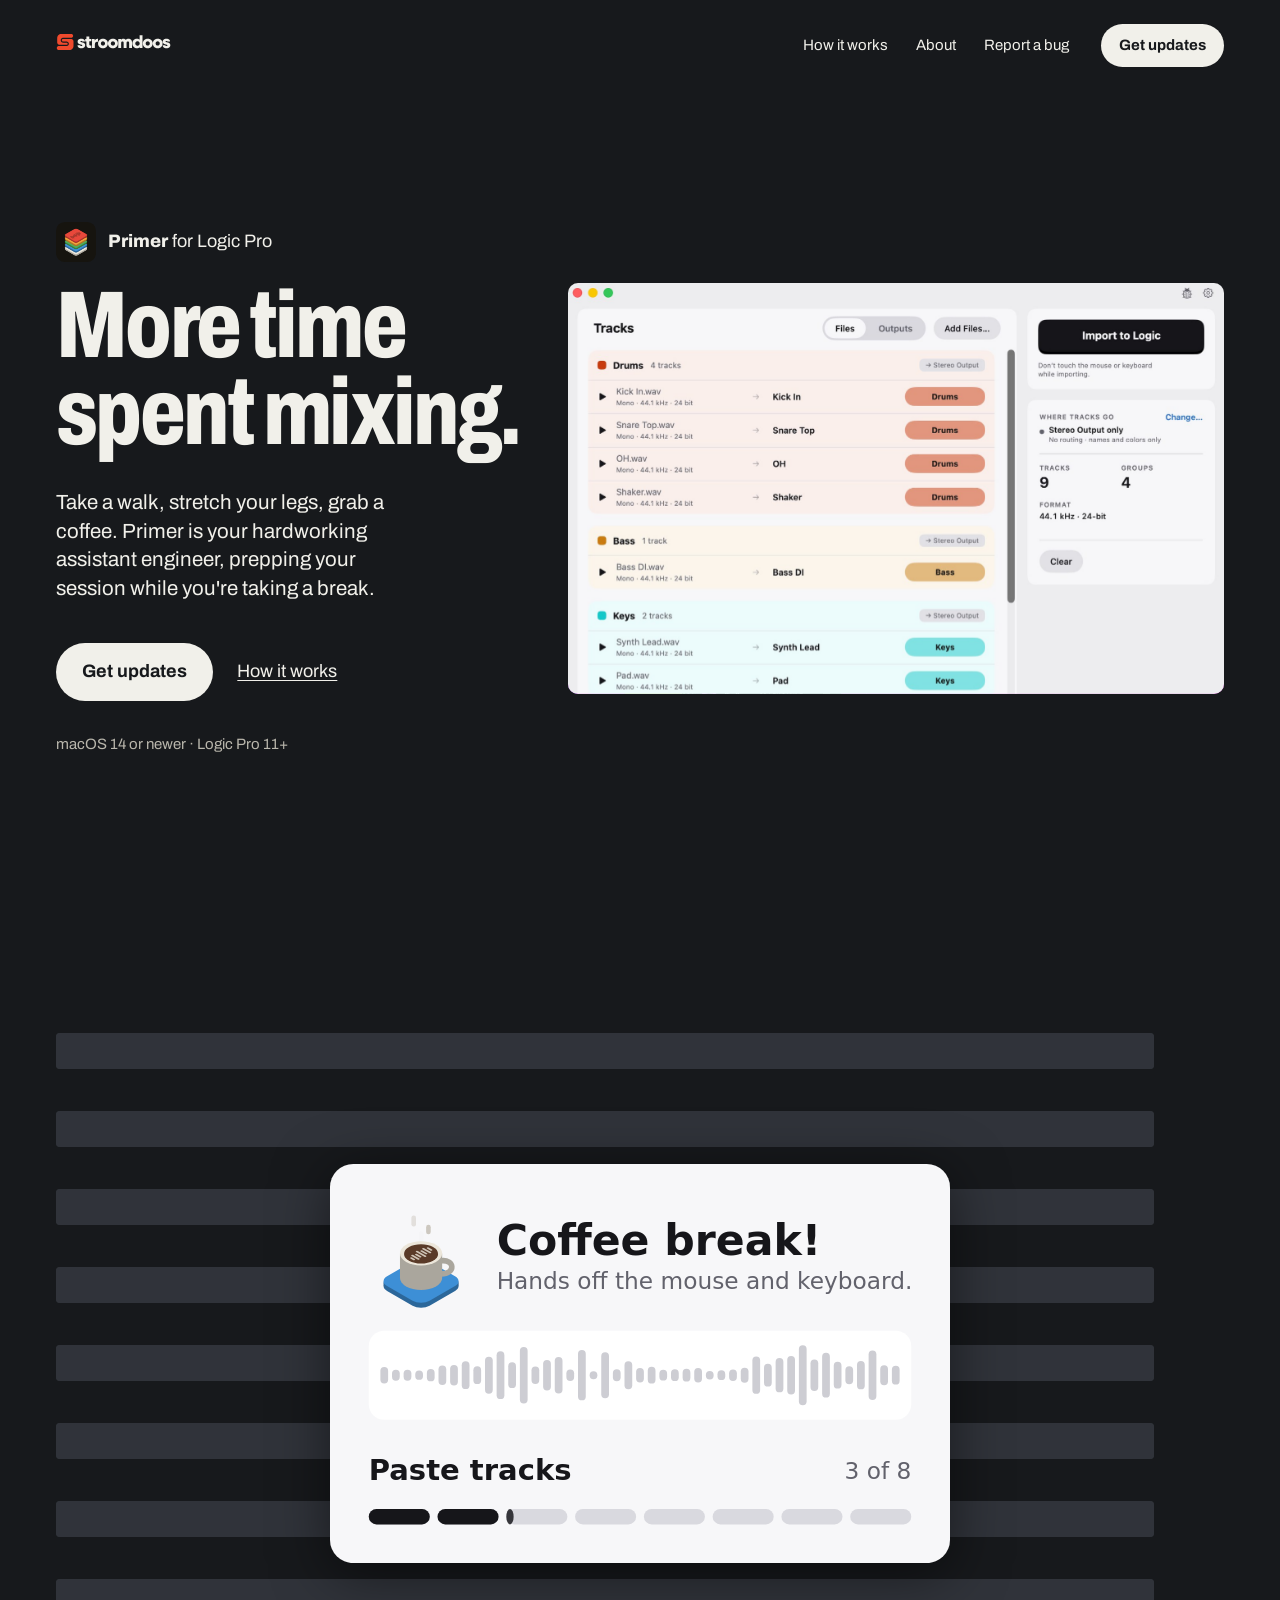
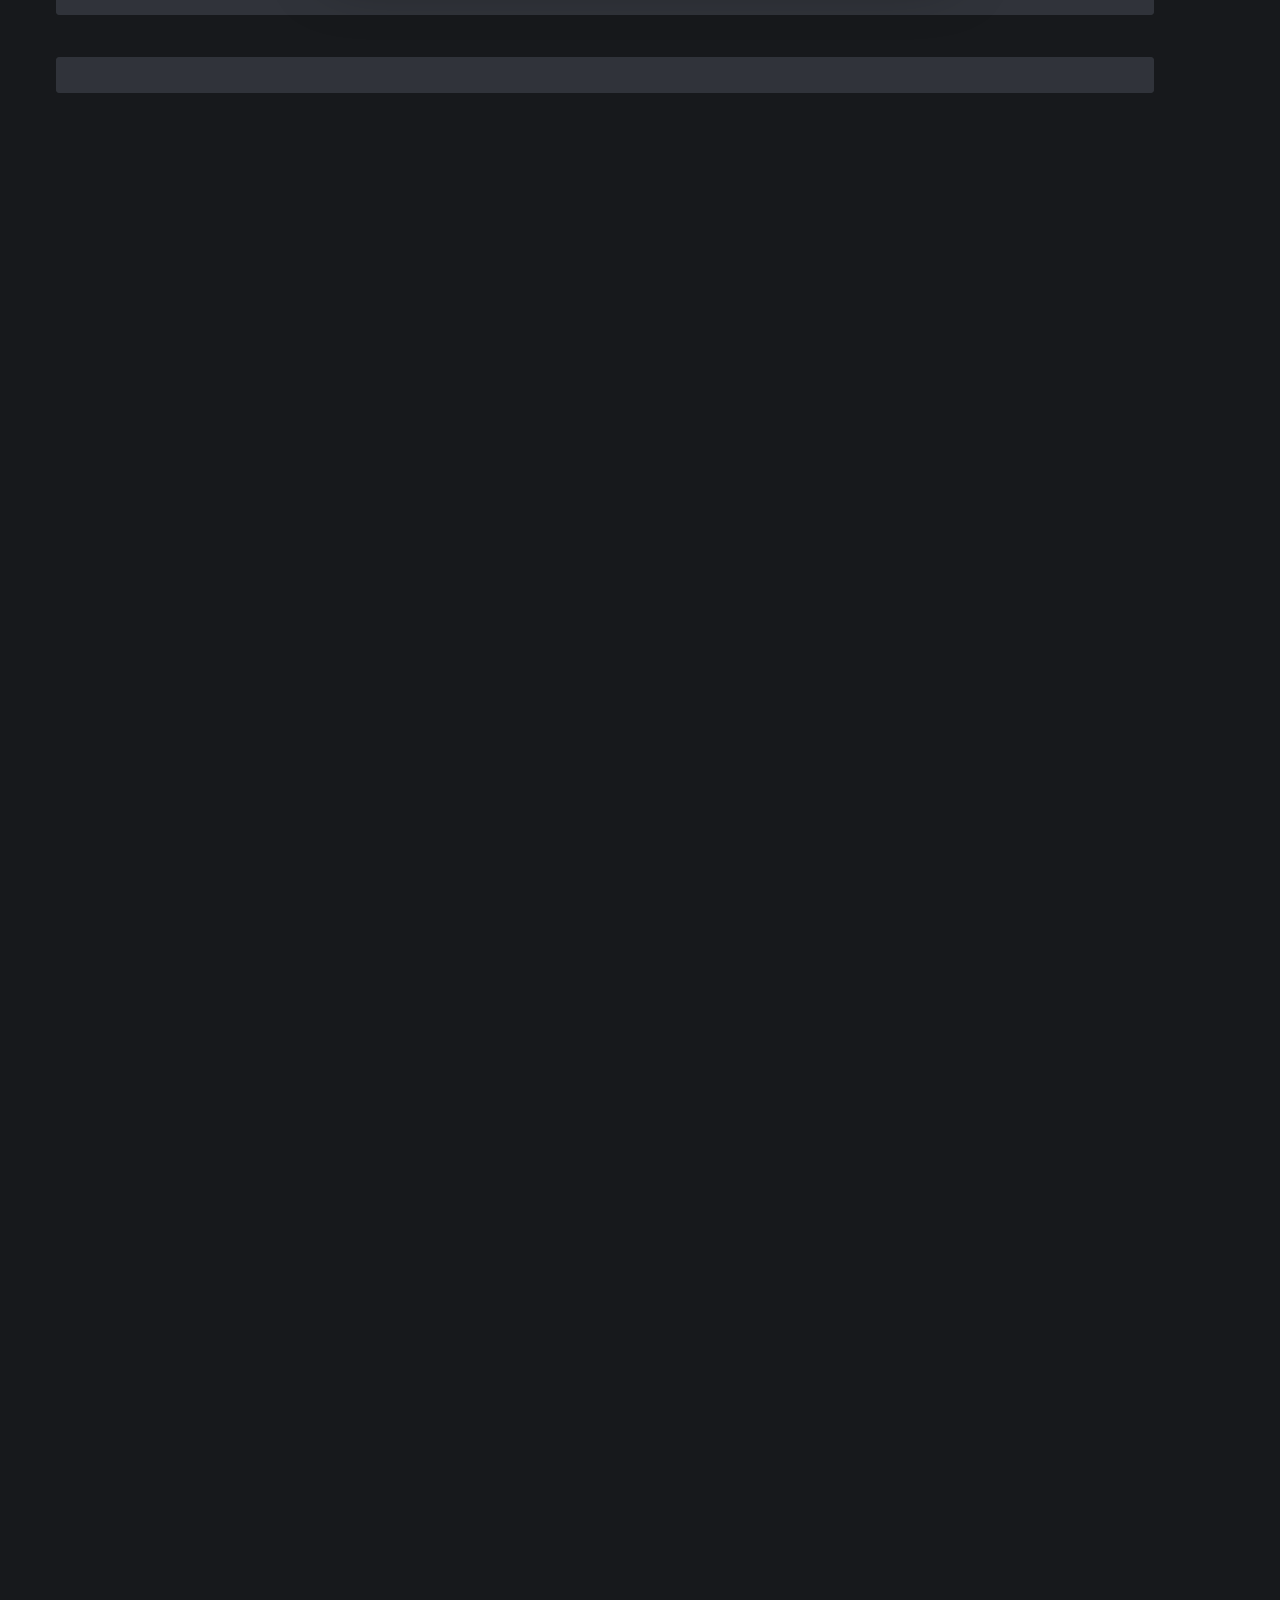
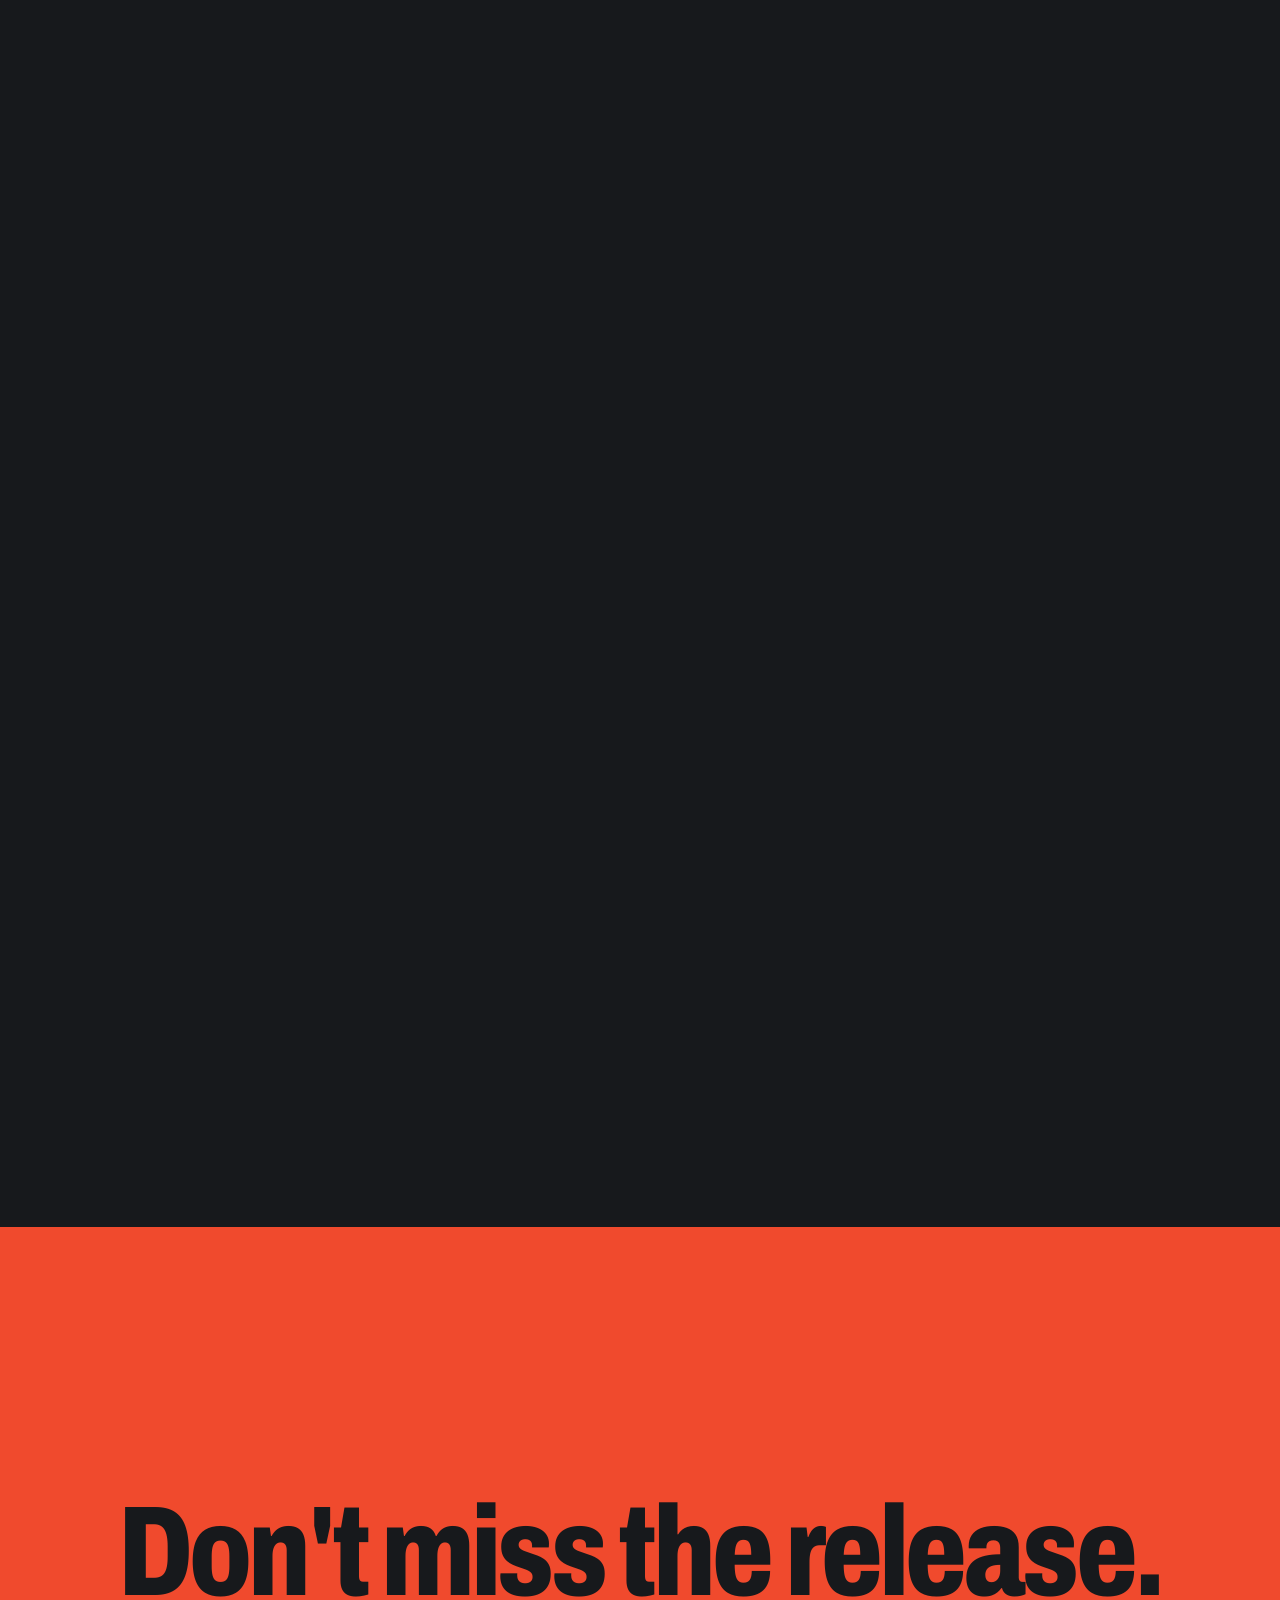
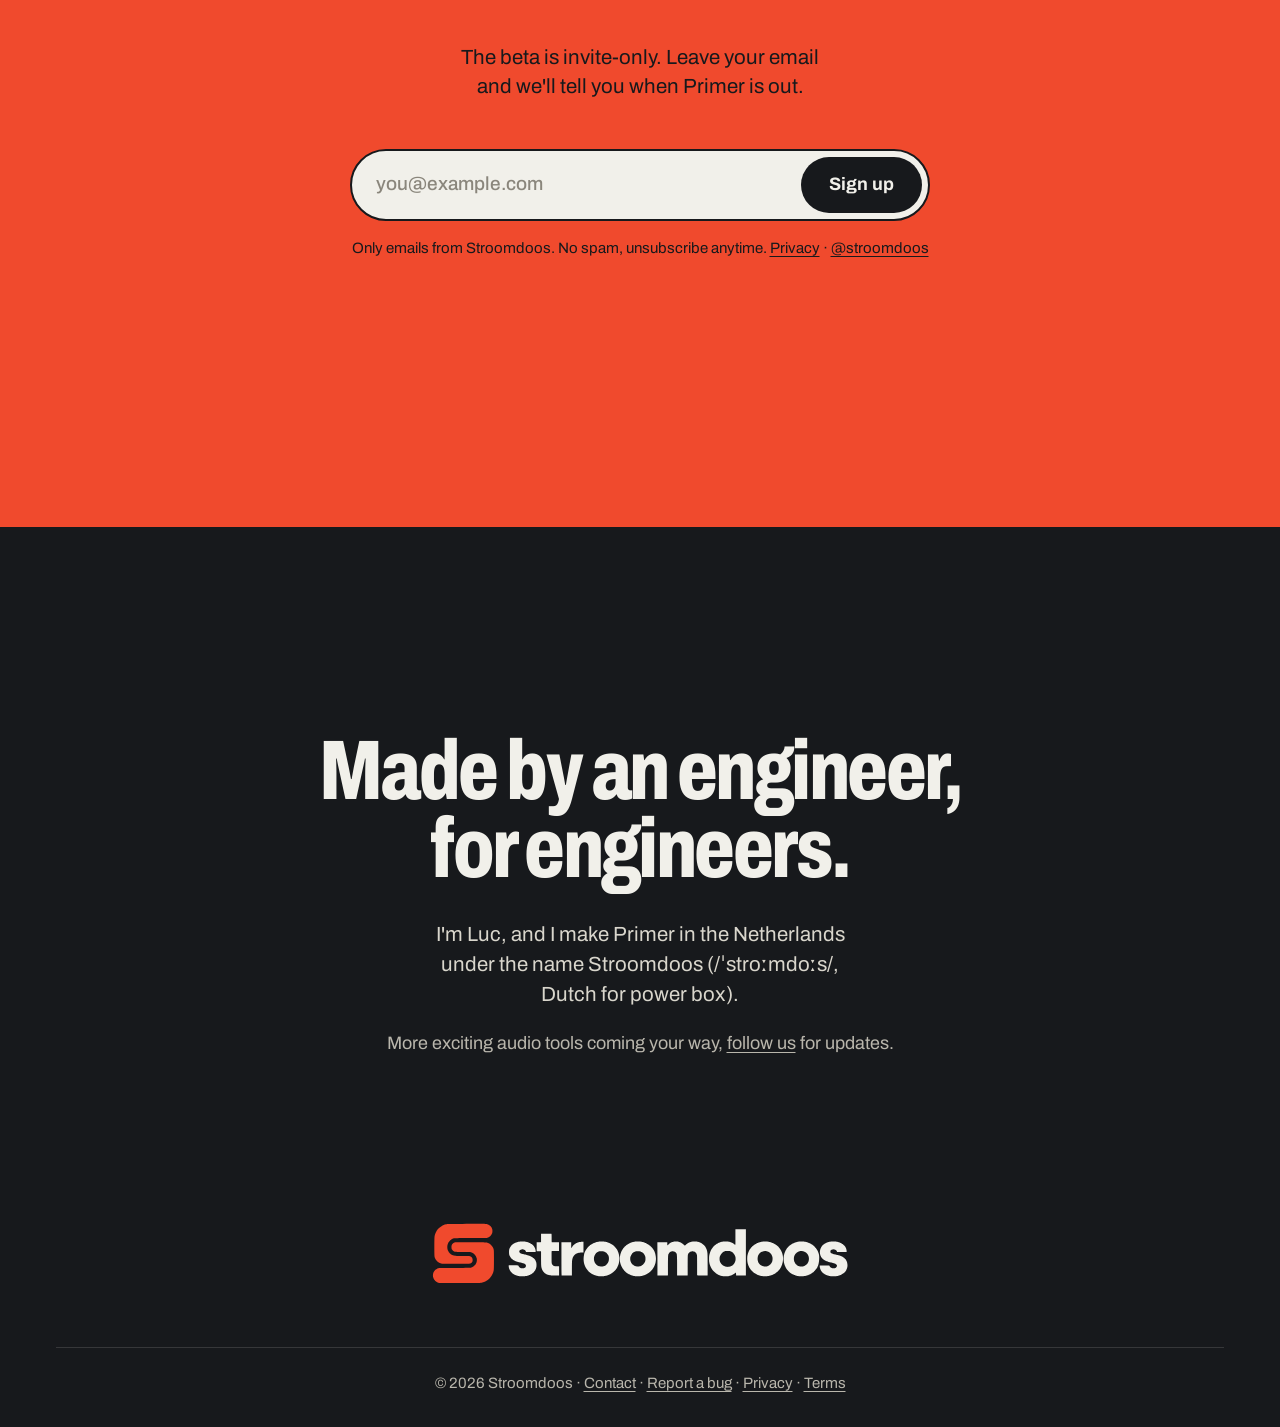
==== commit b43fe1f5: "Mailing list title: Don't miss the release. (Luc 20-11); title size so the block stays one screen Co" ====
--- a/index.html
+++ b/index.html
@@ -103,7 +103,7 @@
 /* Mailing list (Luc 20-11): one centred column on the orange field. The title, the line, the form, the note. */
 .test-grid{text-align:center}
 .test .intro{margin:32px auto 0;font-size:var(--t-lead);line-height:1.4;max-width:32ch}
-.test .sec-head{font-size:clamp(64px,12vw,200px)}
+.test .sec-head{font-size:clamp(60px,10vw,164px)}
 .signup{margin:48px auto 0;max-width:580px}
 .signup-row{display:flex;align-items:center;gap:6px;padding:6px;border:2px solid var(--ink);border-radius:999px;background:var(--ground)}
 .signup-row:focus-within{outline:3px solid var(--ink);outline-offset:3px}
@@ -209,7 +209,7 @@
 <section id="updates" class="test" aria-labelledby="test-h">
   <div class="wrap test-grid">
     <div>
-      <h2 id="test-h" class="sec-head" data-in>Hear it first.</h2>
+      <h2 id="test-h" class="sec-head" data-in>Don't miss the release.</h2>
       <p class="intro" data-in style="--i:1">The beta is invite-only. Leave your email and we'll tell you when Primer is out.</p>
     <!-- Mailing list (closed beta, Luc 11-11). Form: Brevo "Website mailinglist", list #6 "Primer mailinglist". -->
     <form class="signup" data-in style="--i:2" id="signup" method="POST" action="https://7b8107a8.sibforms.com/serve/[base64]">
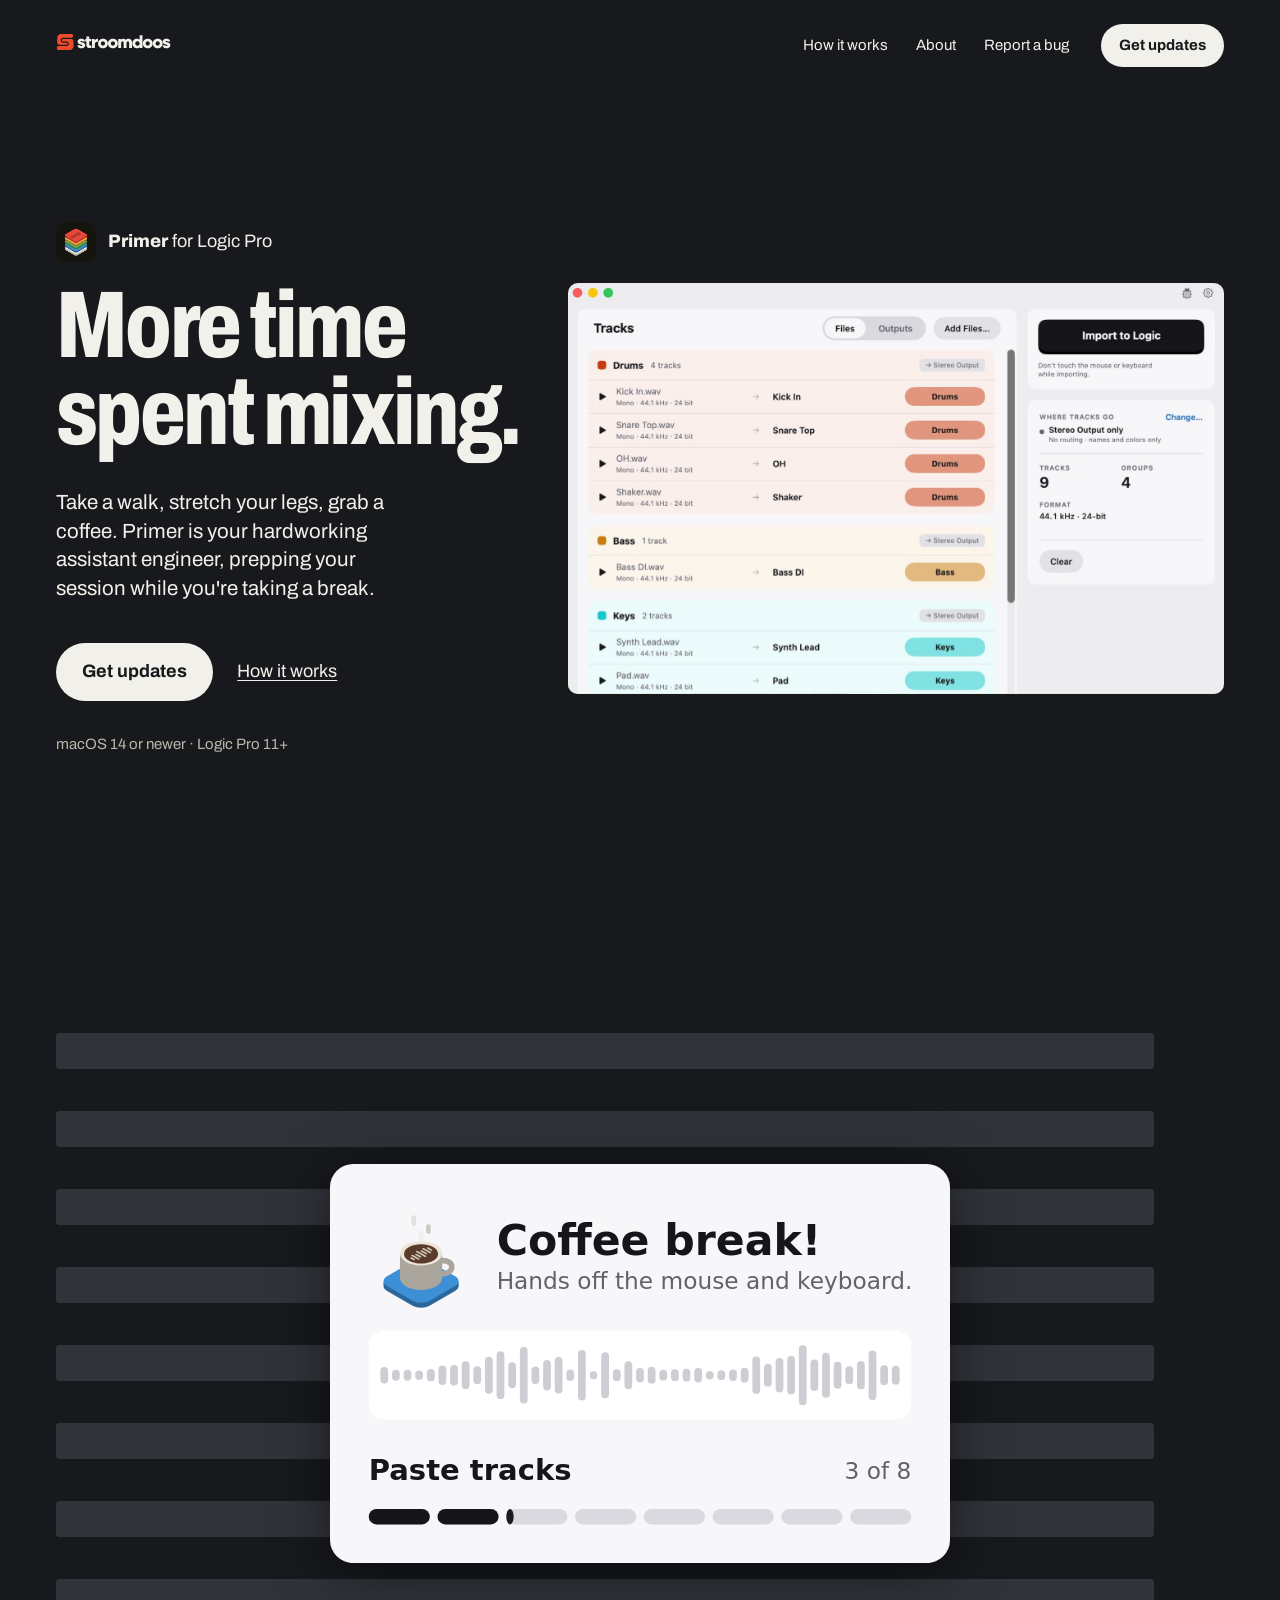
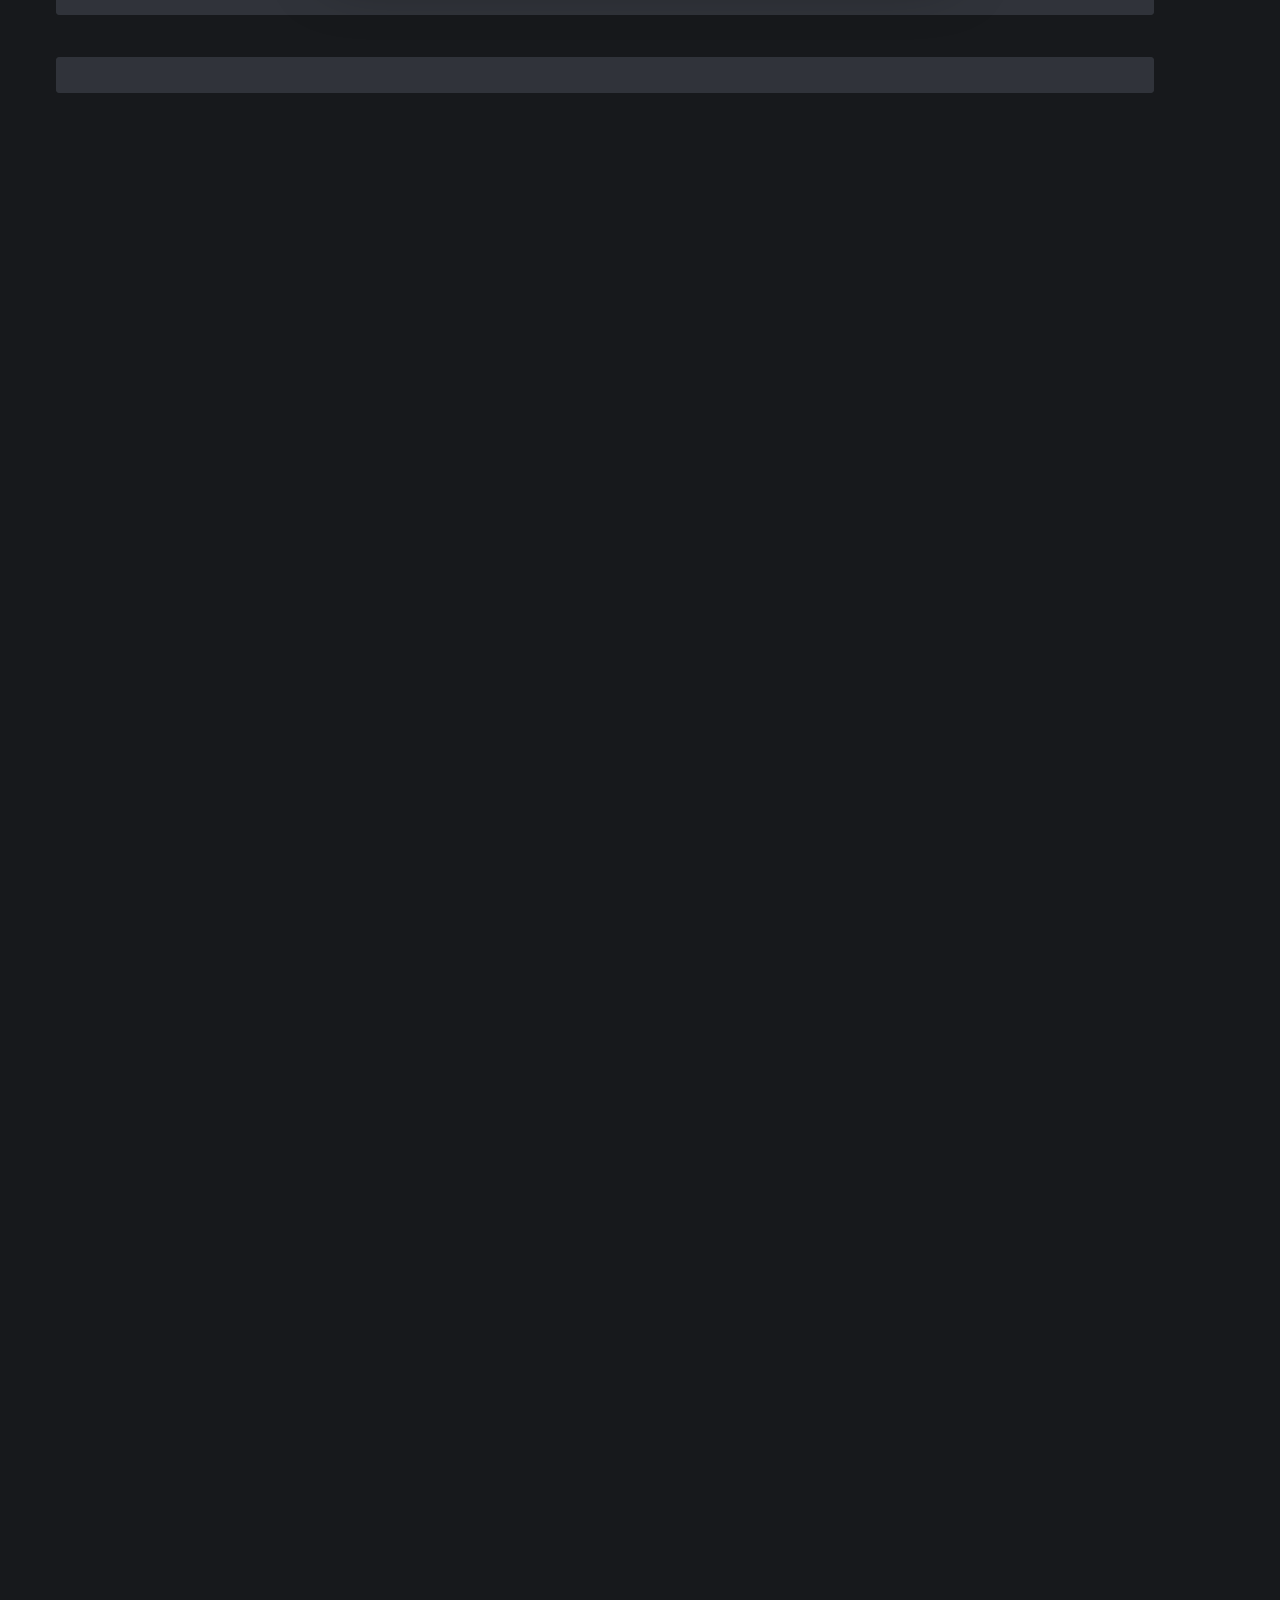
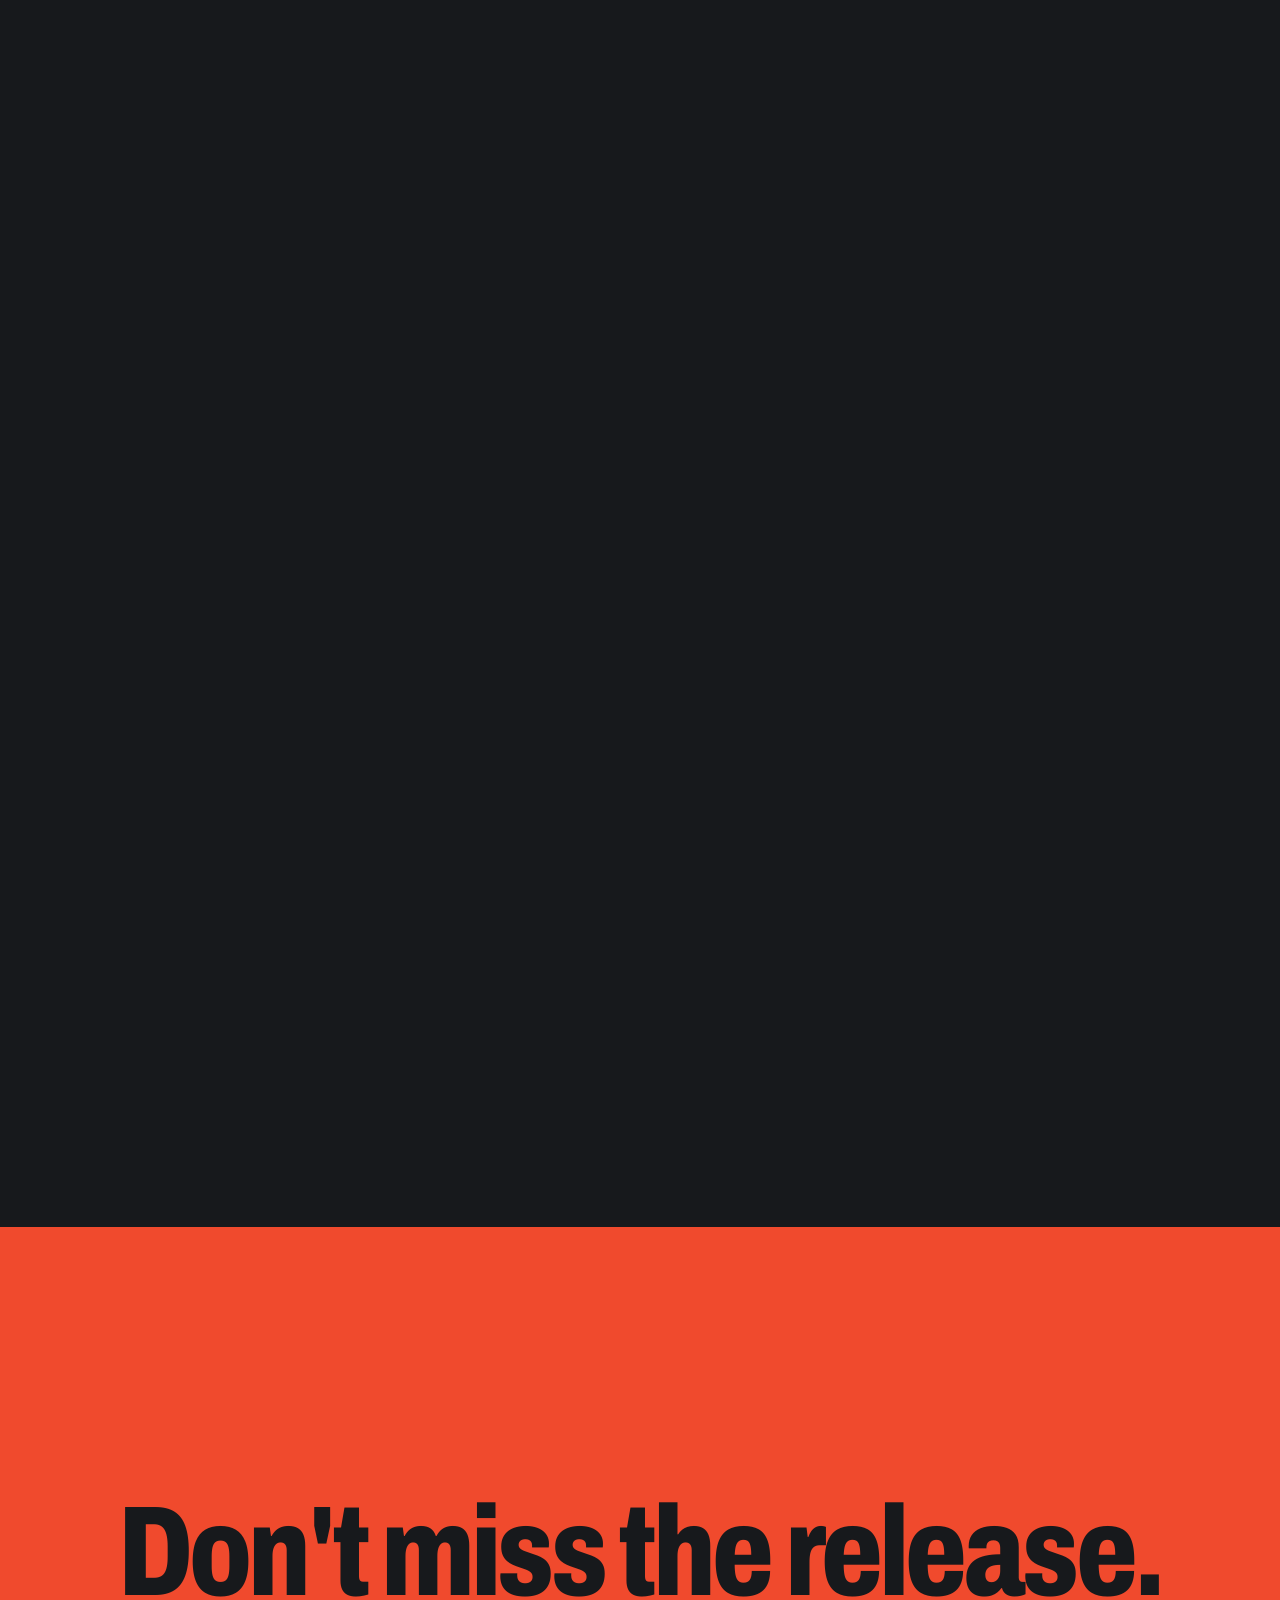
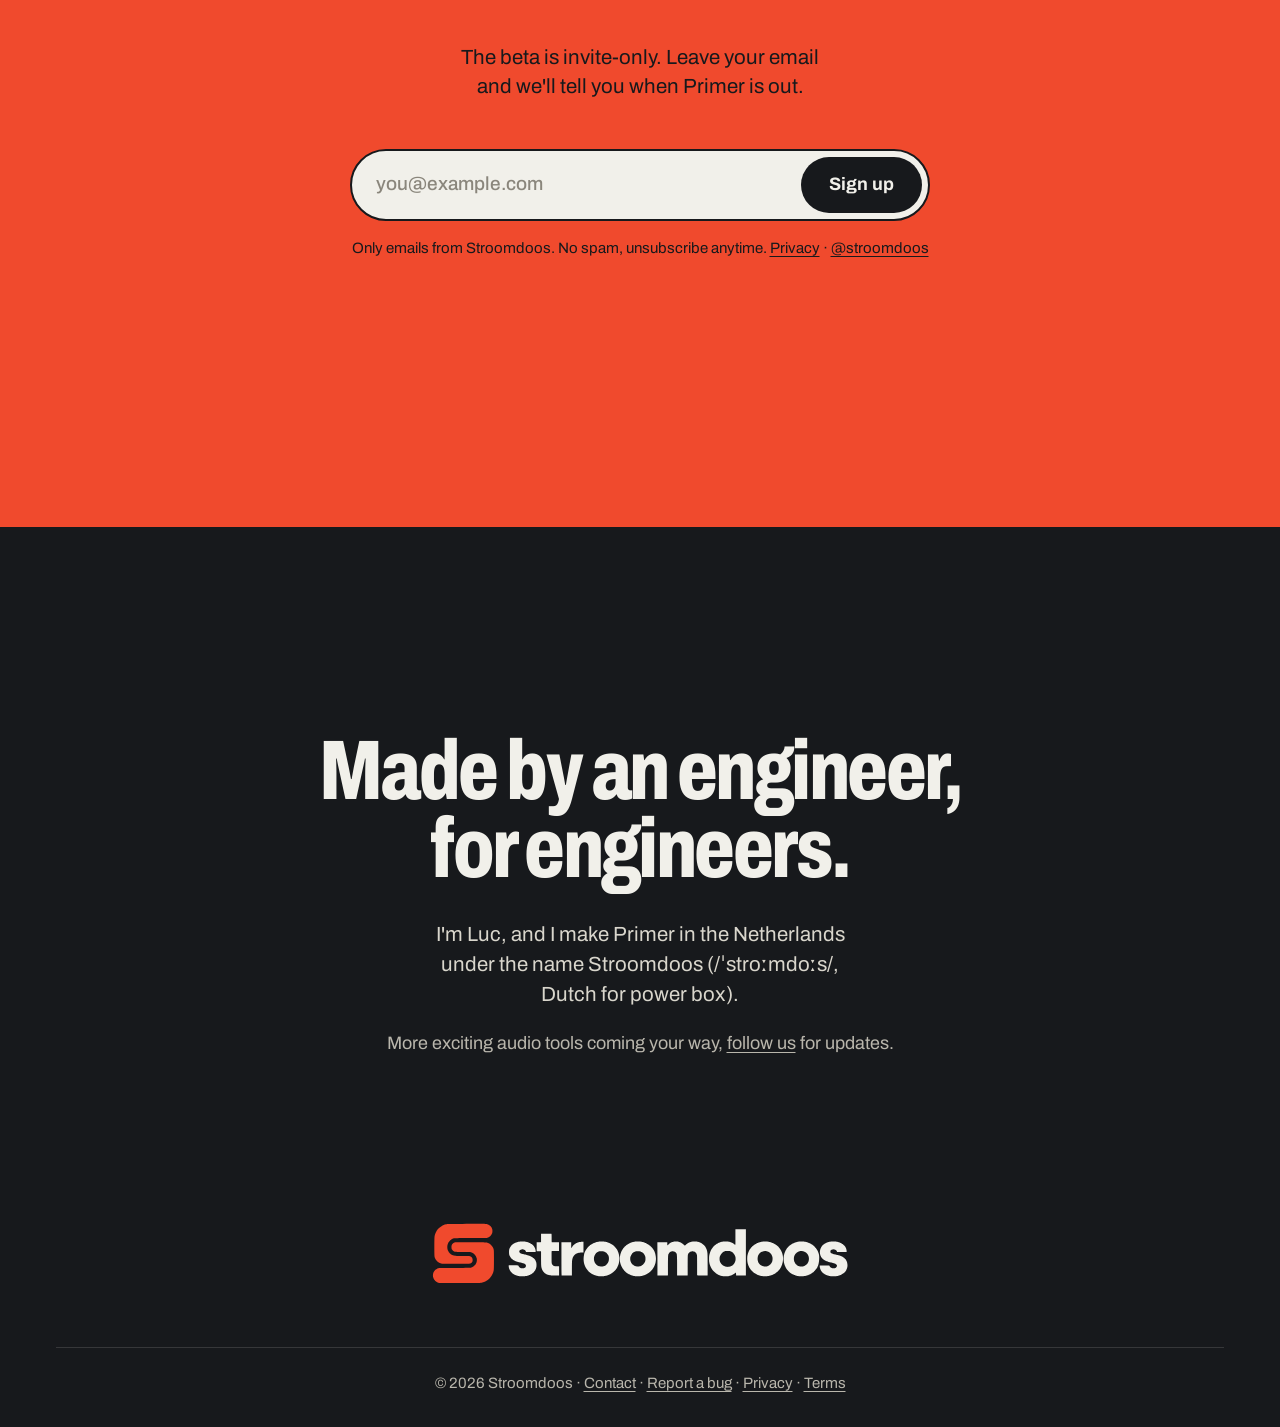
==== commit ff6edb58: "Hero video calmer and longer (Luc 20-11); shorter contact and bug report intro - Hero loop 28 s inst" ====
--- a/index.html
+++ b/index.html
@@ -57,21 +57,22 @@
 .hero-shot img{display:block;aspect-ratio:1280/802;object-fit:cover;object-position:top}
 /* The frame has the shape of the Logic clips (1280x802), so Logic fills it from the top (no dark band above it, Luc 18-11);
    the Primer picture loses only an empty strip at the bottom. */
-/* Hero loop (Luc 19-11): starts in Logic (Luc's own import, then the cut, screen recordings) with the light Coffee
-   break card, and lands on the Primer window at the end. Restarts every 19 s. */
+/* Hero loop (Luc 19-11, calmer 20-11): starts in Logic (Luc's own import at 4x, then a wider view of a larger
+   session where the silence is cut, 4x, screen recordings) with the light Coffee break card, and lands on the
+   Primer window at the end. Restarts every 28 s. */
 .loop{position:absolute;inset:0;display:none}
 .loop.on{display:block}
 .loop>*{position:absolute;inset:0;opacity:0;will-change:opacity}
-.loop.play>*{animation:19s linear both}
+.loop.play>*{animation:28s linear both}
 .loop .clip>*{position:absolute;left:0;top:0;width:100%;height:auto;border-radius:0}
 .loop .c1,.loop .c2{background:#302f30}
 .loop .end{background:url(shot-light.jpg) 0 0/100% auto}
 .loop.play .c1{animation-name:l-c1}
 .loop.play .c2{animation-name:l-c2}
 .loop.play .end{animation-name:l-end}
-@keyframes l-c1{0%{opacity:0}3.2%,100%{opacity:1}}
-@keyframes l-c2{0%,43.2%{opacity:0}45.8%,100%{opacity:1}}
-@keyframes l-end{0%,80.5%{opacity:0}84.2%,100%{opacity:1}}
+@keyframes l-c1{0%{opacity:0}2.2%,100%{opacity:1}}
+@keyframes l-c2{0%,40.7%{opacity:0}42.5%,100%{opacity:1}}
+@keyframes l-end{0%,82.9%{opacity:0}85.7%,100%{opacity:1}}
 
 /* How it works, without words (Luc 18-11): Primer's Coffee break card in its light look floats in the middle, over a
    Logic-like arrange area, and the scroll runs the import step by step (coffee-break.js). */
@@ -194,7 +195,7 @@
       <p class="meta" data-in style="--i:4">macOS 14 or newer&nbsp;· Logic Pro 11+</p>
     </div>
     <figure class="hero-shot"><img src="shot-light.jpg" width="1600" height="1003" alt="Primer main window in light mode: nine tracks in four groups, each with its name in Logic. On the right: Import to Logic and where the tracks go.">
-      <div class="loop" id="hero-loop" aria-hidden="true"><div class="clip c1"><video muted playsinline preload="none" poster="hero-import.jpg" data-src="hero-import.mp4"></video></div><div class="clip c2"><video muted playsinline preload="none" poster="hero-cut.jpg" data-src="hero-cut.mp4"></video></div><i class="end"></i></div></figure>
+      <div class="loop" id="hero-loop" aria-hidden="true"><div class="clip c1"><video muted playsinline preload="none" poster="hero-import.jpg" data-src="hero-import.mp4"></video></div><div class="clip c2"><video muted playsinline preload="none" poster="hero-wide.jpg" data-src="hero-wide.mp4"></video></div><i class="end"></i></div></figure>
   </div>
 </div>
 
@@ -286,14 +287,14 @@
 })();
 </script>
 <script>
-// Hero loop: Logic first, Primer last (19 s); starts once the picture is loaded, the two clips play at their moment, pauses while off screen.
+// Hero loop: Logic first, Primer last (28 s); starts once the picture is loaded, the two clips play at their moment, pauses while off screen.
 (function(){var l=document.getElementById('hero-loop');if(!l||(window.matchMedia&&matchMedia('(prefers-reduced-motion:reduce)').matches))return;
 var v=l.querySelectorAll('video'),pic=l.parentNode.querySelector('img'),T=[],ready=false,seen=true;
 function at(s,f){T.push(setTimeout(f,s*1000))}
-function clip(x){x.currentTime=0;x.playbackRate=1.1;var p=x.play();if(p&&p.catch)p.catch(function(){})}
+function clip(x){x.currentTime=0;x.playbackRate=1;var p=x.play();if(p&&p.catch)p.catch(function(){})}
 function stop(){T.forEach(clearTimeout);T=[];l.classList.remove('play');[].forEach.call(v,function(x){x.pause()})}
 function run(){stop();if(!ready||!seen||document.hidden)return;void l.offsetWidth;l.classList.add('on','play');
-clip(v[0]);at(8.2,function(){clip(v[1])});at(19,run)}
+clip(v[0]);at(11.4,function(){clip(v[1])});at(28,run)}
 function start(){ready=true;[].forEach.call(v,function(x){x.preload='auto';x.src=x.getAttribute('data-src')});run()}
 if(pic.complete)start();else pic.addEventListener('load',start);
 // The figure, not the loop: the loop has no box until it starts.
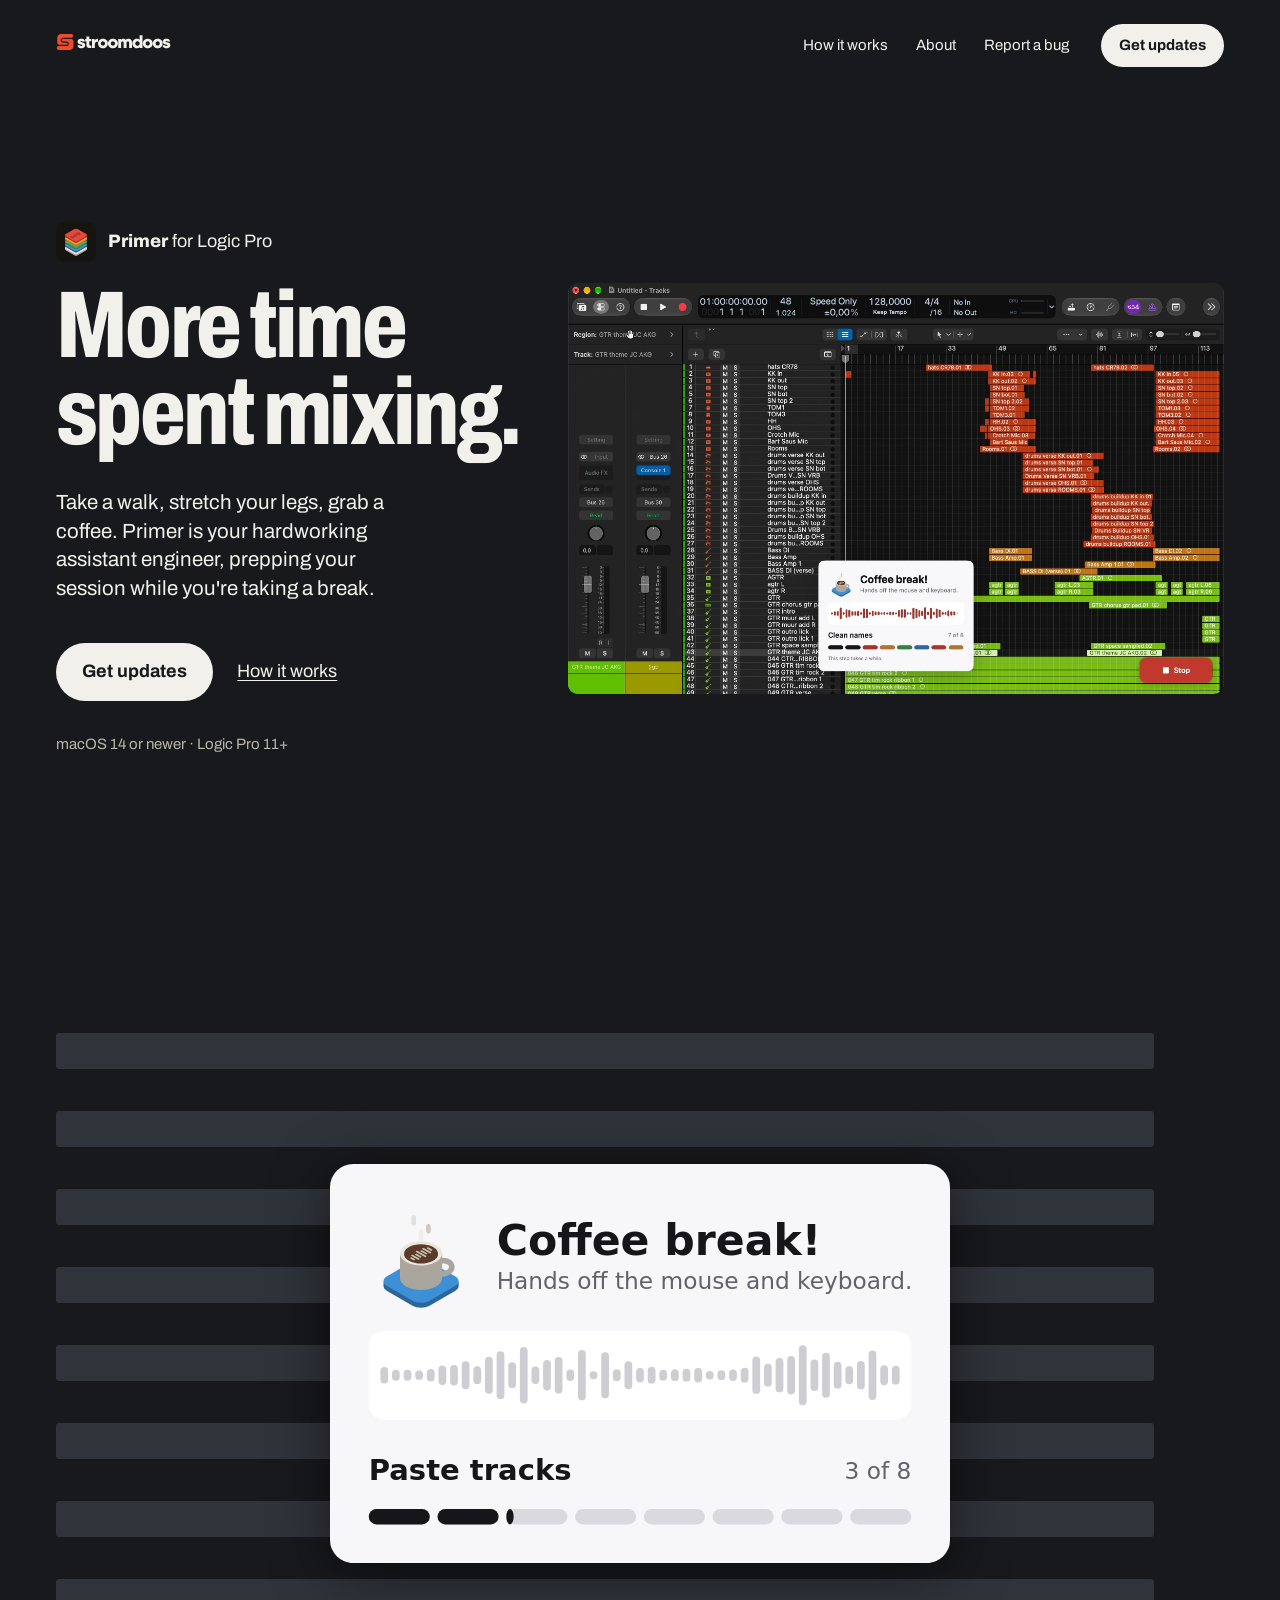
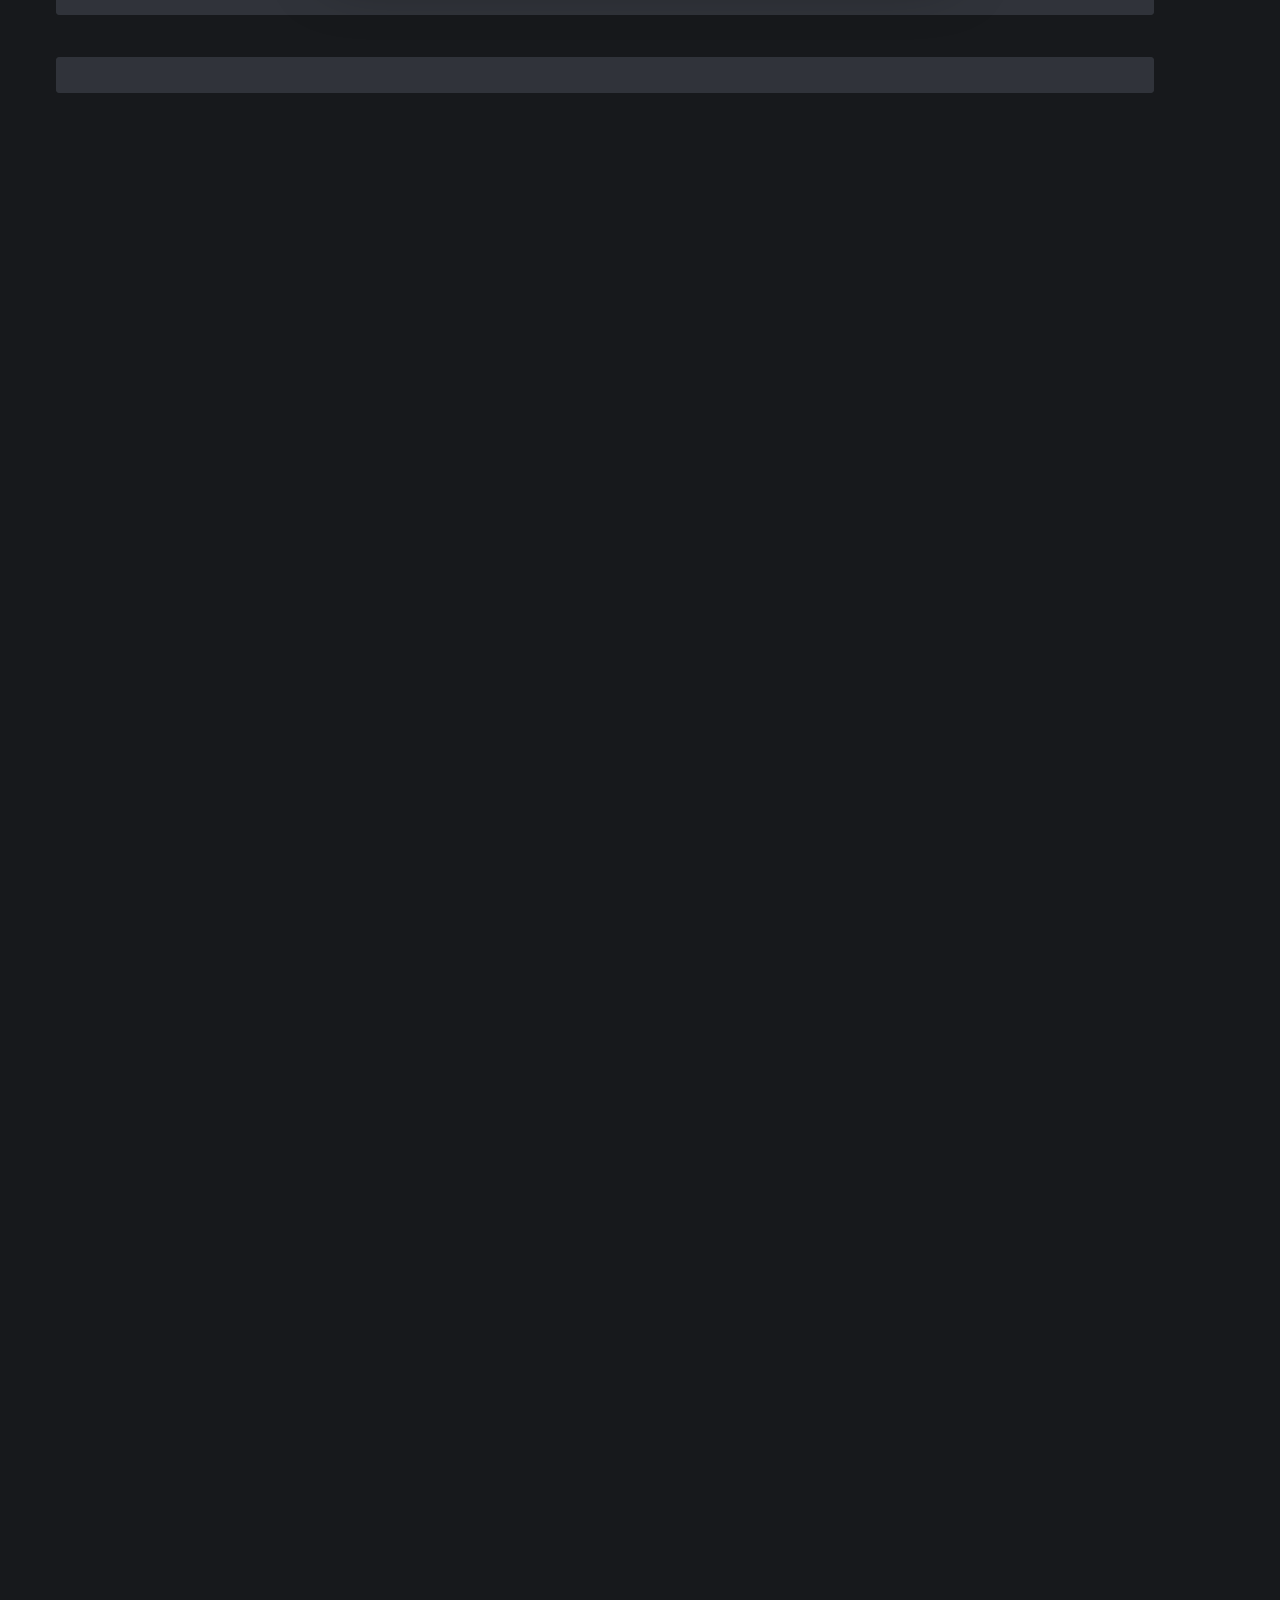
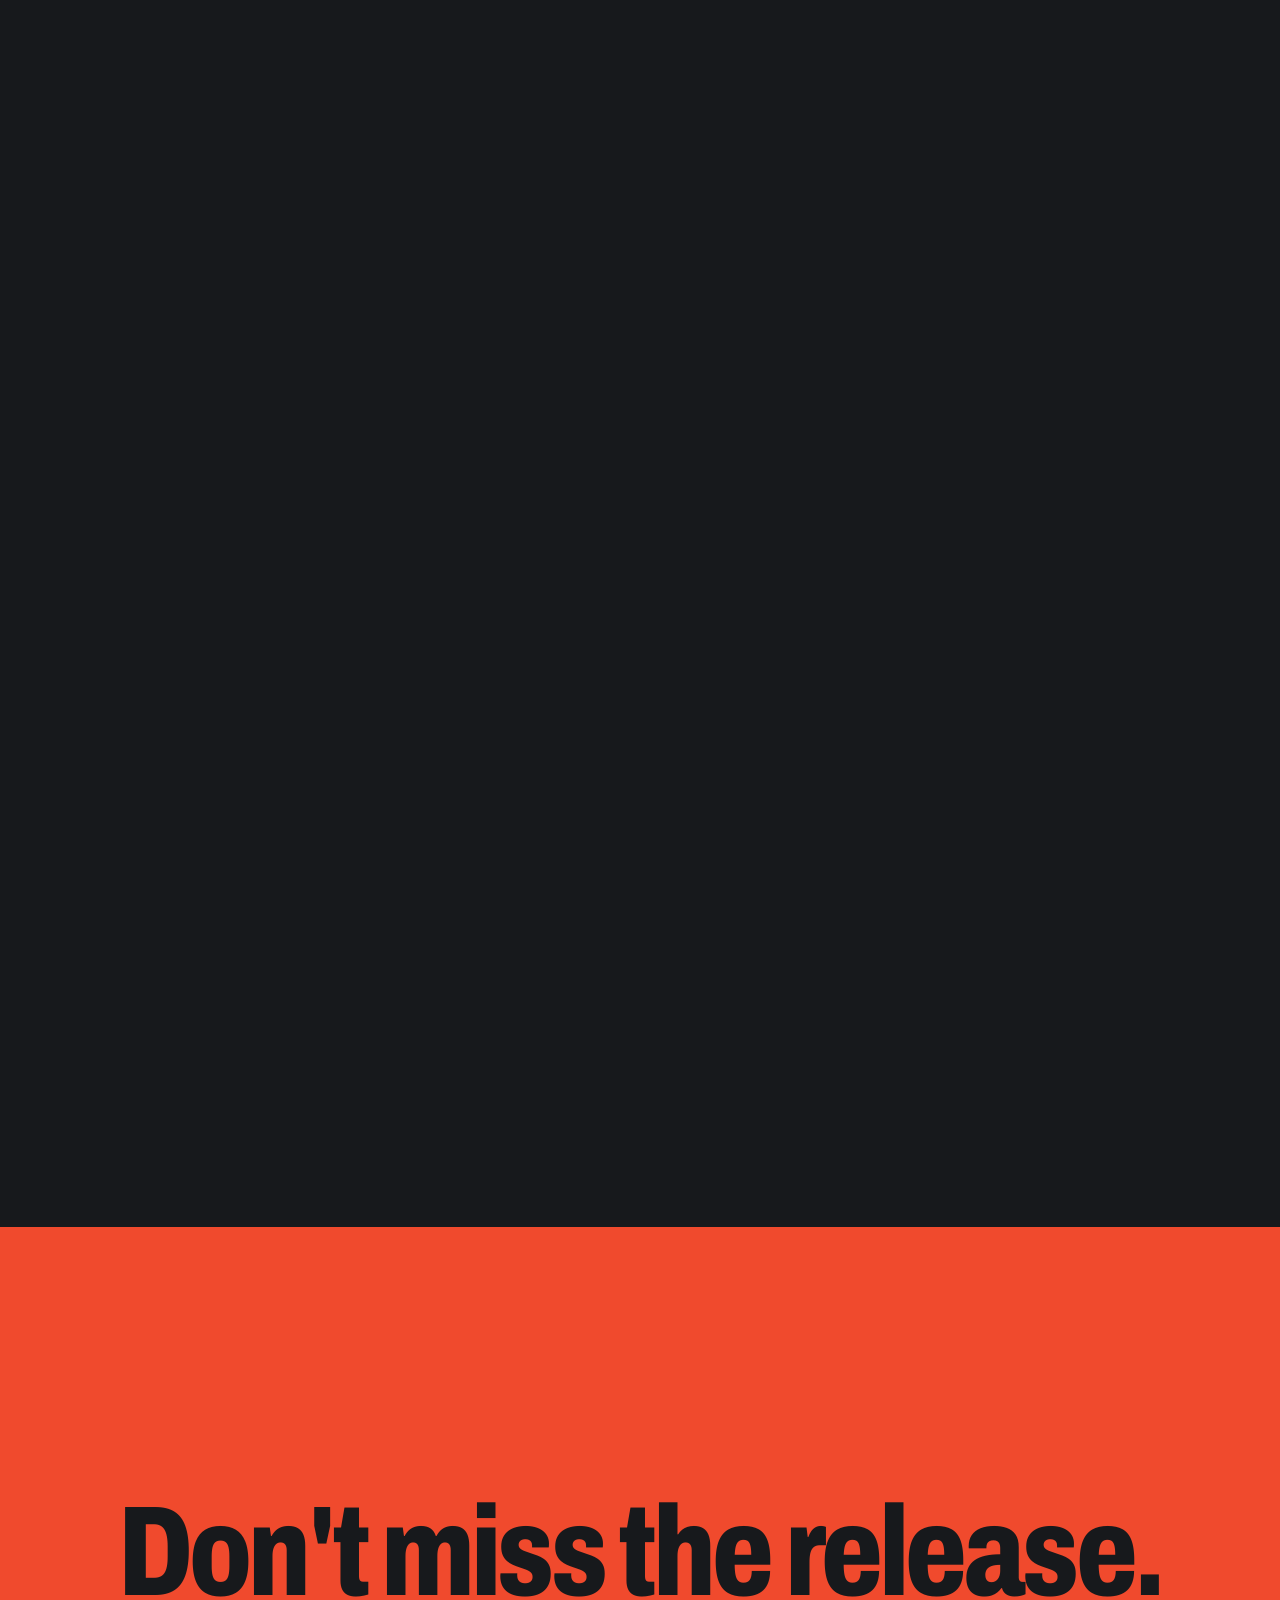
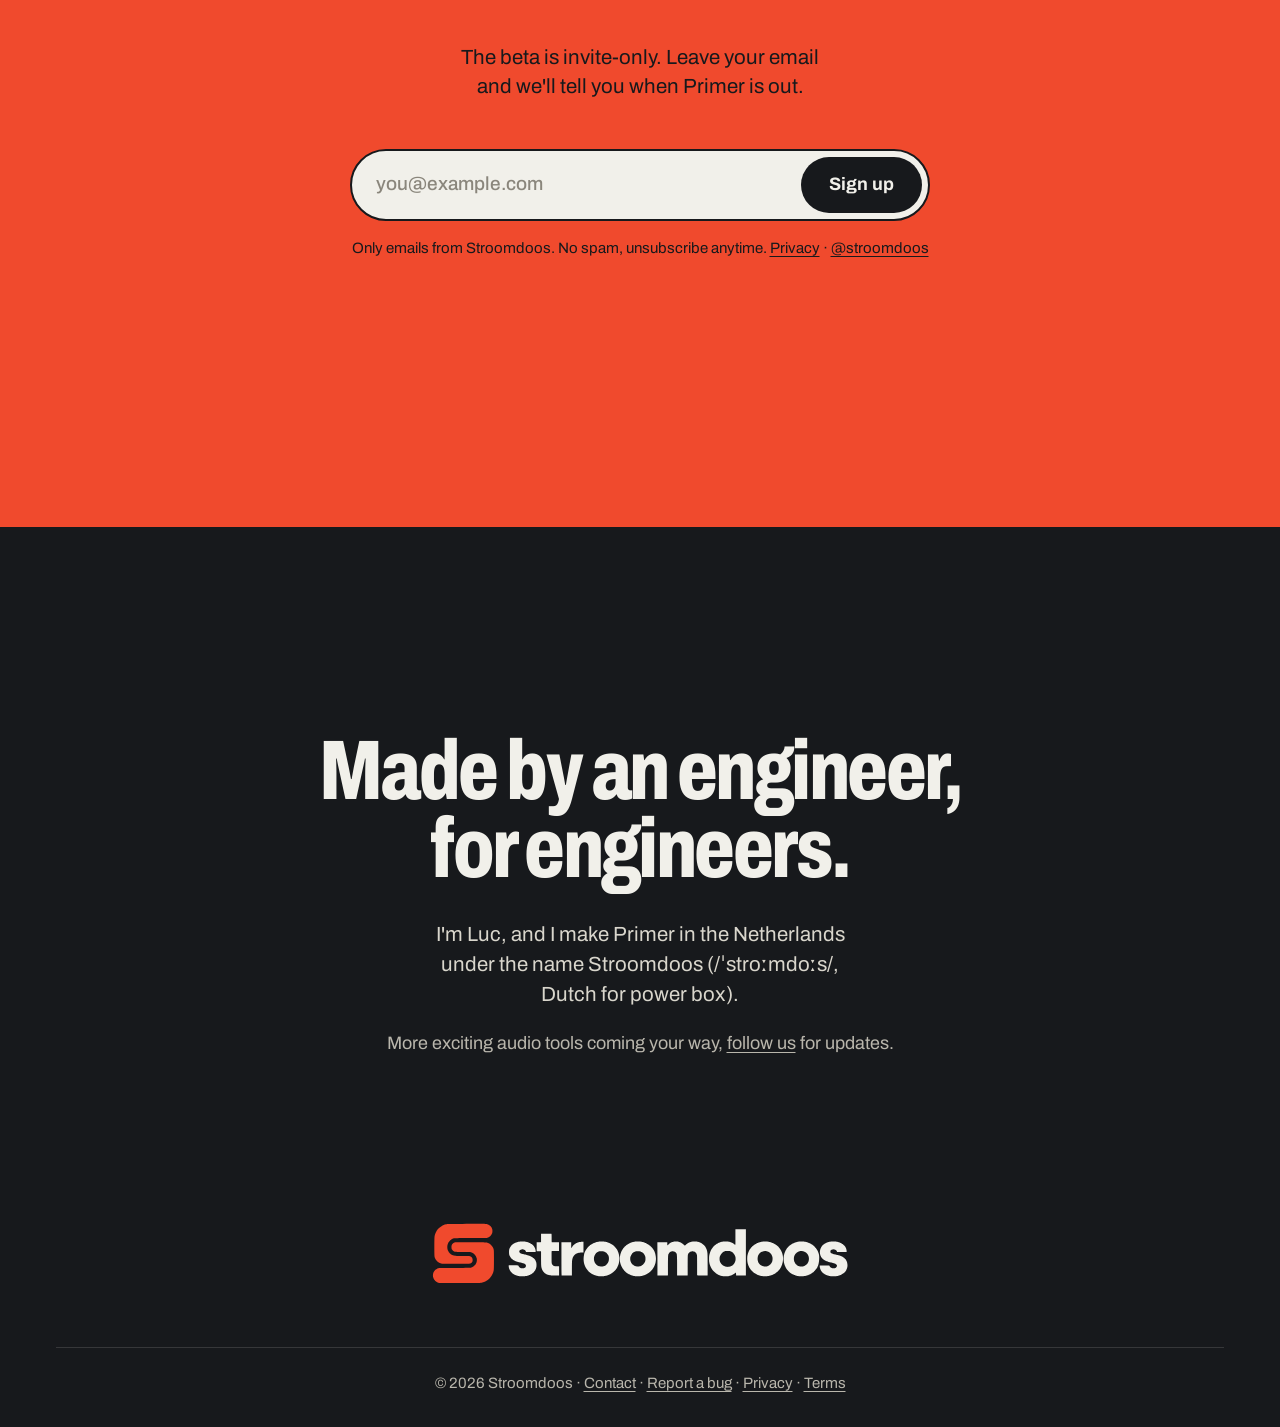
==== commit 6a03a70e: "Hero loop: Logic only, no Primer window (Luc 20-11: it doesn't match this import); 24 s; still pictu" ====
--- a/index.html
+++ b/index.html
@@ -55,24 +55,20 @@
 .hero-shot img,.hero-shot video{width:100%;height:auto;border-radius:var(--radius)}
 .hero-shot{position:relative;margin:0;border-radius:var(--radius);overflow:hidden;animation:settle 1.4s var(--ease) both}
 .hero-shot img{display:block;aspect-ratio:1280/802;object-fit:cover;object-position:top}
-/* The frame has the shape of the Logic clips (1280x802), so Logic fills it from the top (no dark band above it, Luc 18-11);
-   the Primer picture loses only an empty strip at the bottom. */
-/* Hero loop (Luc 19-11, calmer 20-11): starts in Logic (Luc's own import at 4x, then a wider view of a larger
-   session where the silence is cut, 4x, screen recordings) with the light Coffee break card, and lands on the
-   Primer window at the end. Restarts every 28 s. */
+/* The frame has the shape of the Logic clips (1280x802), so Logic fills it from the top (no dark band above it, Luc 18-11). */
+/* Hero loop (Luc 19-11, calmer 20-11): Logic only, with the light Coffee break card. Luc's own import at 4x, then a wider
+   view of a larger session where the silence is cut, 4x (screen recordings). No Primer window any more (Luc 20-11: it
+   doesn't match this import). The still picture under the loop is the first frame of the import. Restarts every 24 s. */
 .loop{position:absolute;inset:0;display:none}
 .loop.on{display:block}
 .loop>*{position:absolute;inset:0;opacity:0;will-change:opacity}
-.loop.play>*{animation:28s linear both}
+.loop.play>*{animation:24s linear both}
 .loop .clip>*{position:absolute;left:0;top:0;width:100%;height:auto;border-radius:0}
 .loop .c1,.loop .c2{background:#302f30}
-.loop .end{background:url(shot-light.jpg) 0 0/100% auto}
 .loop.play .c1{animation-name:l-c1}
 .loop.play .c2{animation-name:l-c2}
-.loop.play .end{animation-name:l-end}
-@keyframes l-c1{0%{opacity:0}2.2%,100%{opacity:1}}
-@keyframes l-c2{0%,40.7%{opacity:0}42.5%,100%{opacity:1}}
-@keyframes l-end{0%,82.9%{opacity:0}85.7%,100%{opacity:1}}
+@keyframes l-c1{0%{opacity:0}2%,100%{opacity:1}}
+@keyframes l-c2{0%,48.3%{opacity:0}50.4%,100%{opacity:1}}
 
 /* How it works, without words (Luc 18-11): Primer's Coffee break card in its light look floats in the middle, over a
    Logic-like arrange area, and the scroll runs the import step by step (coffee-break.js). */
@@ -194,8 +190,8 @@
       </div>
       <p class="meta" data-in style="--i:4">macOS 14 or newer&nbsp;· Logic Pro 11+</p>
     </div>
-    <figure class="hero-shot"><img src="shot-light.jpg" width="1600" height="1003" alt="Primer main window in light mode: nine tracks in four groups, each with its name in Logic. On the right: Import to Logic and where the tracks go.">
-      <div class="loop" id="hero-loop" aria-hidden="true"><div class="clip c1"><video muted playsinline preload="none" poster="hero-import.jpg" data-src="hero-import.mp4"></video></div><div class="clip c2"><video muted playsinline preload="none" poster="hero-wide.jpg" data-src="hero-wide.mp4"></video></div><i class="end"></i></div></figure>
+    <figure class="hero-shot"><img src="hero-import.jpg" width="1280" height="802" alt="Logic Pro during an import by Primer: tracks are pasted and routed while Primer's Coffee break card asks you to keep your hands off the mouse and keyboard.">
+      <div class="loop" id="hero-loop" aria-hidden="true"><div class="clip c1"><video muted playsinline preload="none" poster="hero-import.jpg" data-src="hero-import.mp4"></video></div><div class="clip c2"><video muted playsinline preload="none" poster="hero-wide.jpg" data-src="hero-wide.mp4"></video></div></div></figure>
   </div>
 </div>
 
@@ -287,14 +283,14 @@
 })();
 </script>
 <script>
-// Hero loop: Logic first, Primer last (28 s); starts once the picture is loaded, the two clips play at their moment, pauses while off screen.
+// Hero loop: the import, then the wider view (24 s); starts once the picture is loaded, the two clips play at their moment, pauses while off screen.
 (function(){var l=document.getElementById('hero-loop');if(!l||(window.matchMedia&&matchMedia('(prefers-reduced-motion:reduce)').matches))return;
 var v=l.querySelectorAll('video'),pic=l.parentNode.querySelector('img'),T=[],ready=false,seen=true;
 function at(s,f){T.push(setTimeout(f,s*1000))}
 function clip(x){x.currentTime=0;x.playbackRate=1;var p=x.play();if(p&&p.catch)p.catch(function(){})}
 function stop(){T.forEach(clearTimeout);T=[];l.classList.remove('play');[].forEach.call(v,function(x){x.pause()})}
 function run(){stop();if(!ready||!seen||document.hidden)return;void l.offsetWidth;l.classList.add('on','play');
-clip(v[0]);at(11.4,function(){clip(v[1])});at(28,run)}
+clip(v[0]);at(11.6,function(){clip(v[1])});at(24,run)}
 function start(){ready=true;[].forEach.call(v,function(x){x.preload='auto';x.src=x.getAttribute('data-src')});run()}
 if(pic.complete)start();else pic.addEventListener('load',start);
 // The figure, not the loop: the loop has no box until it starts.
